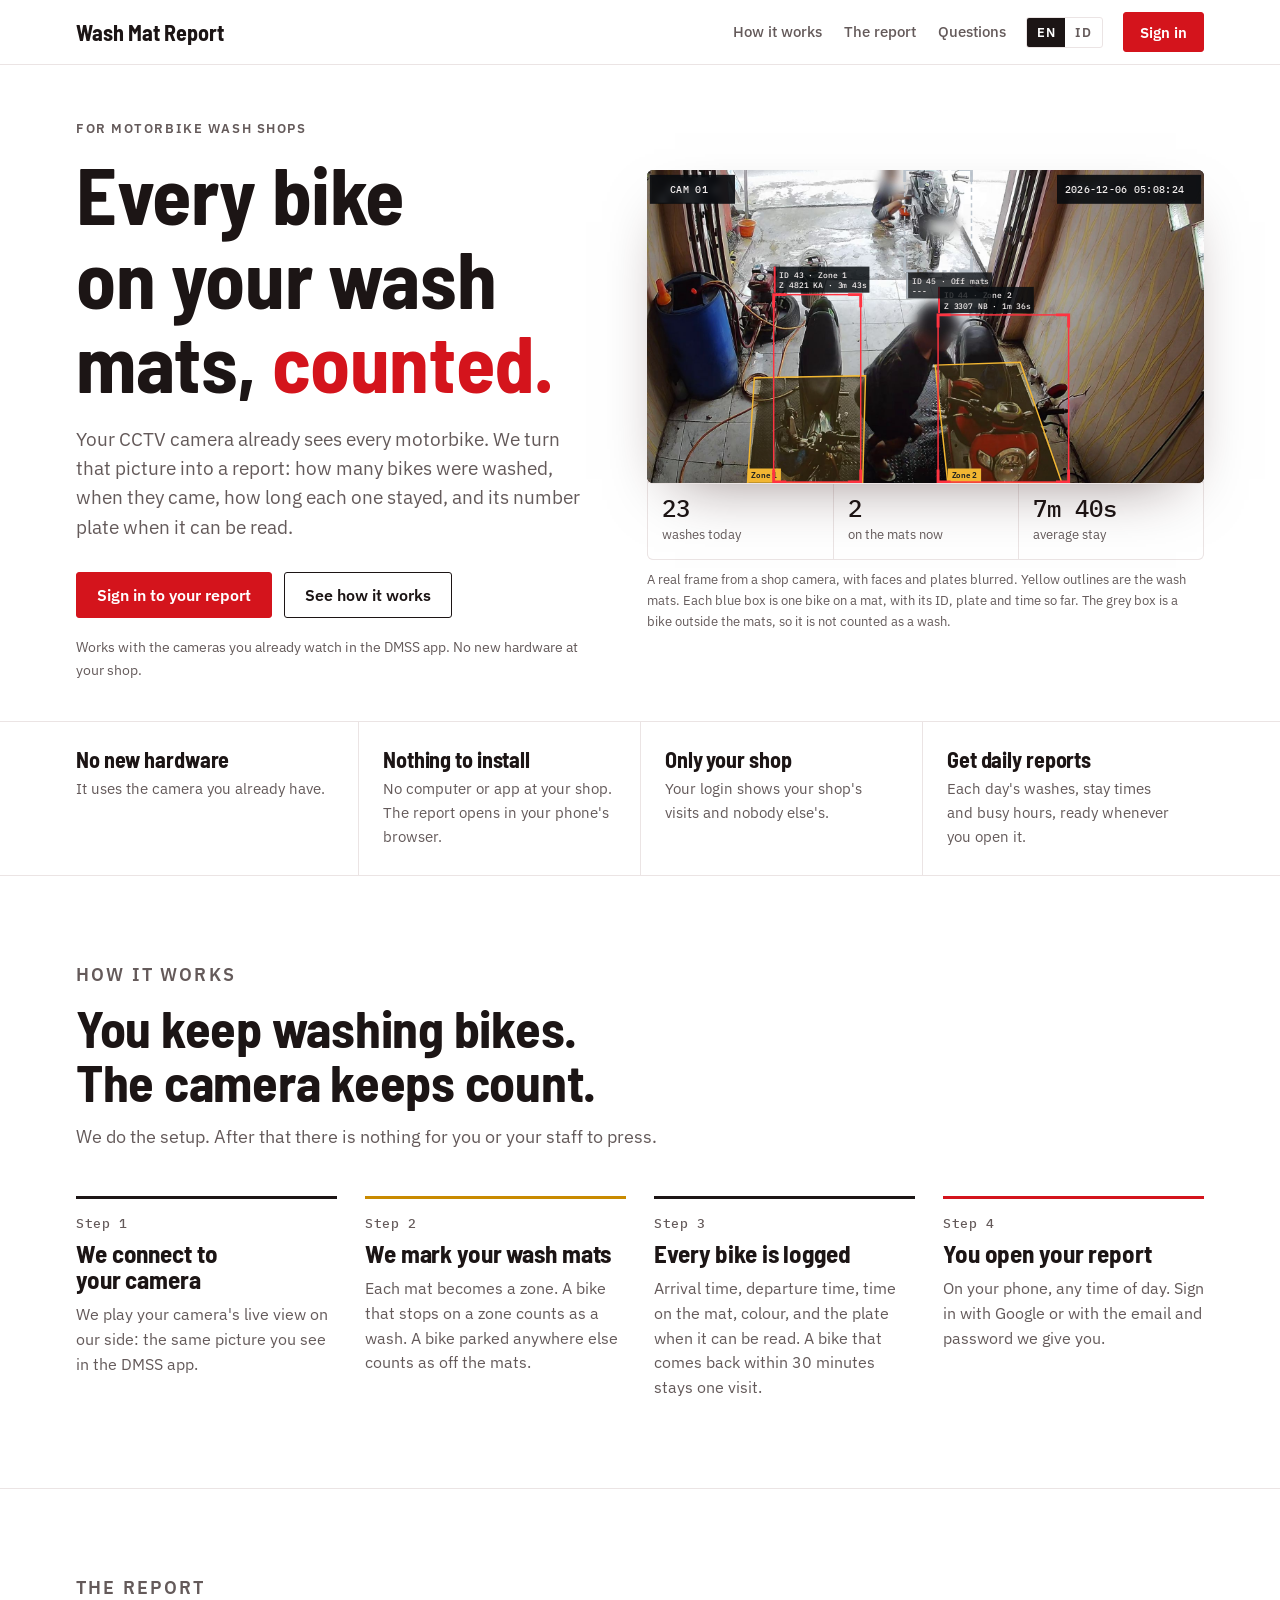
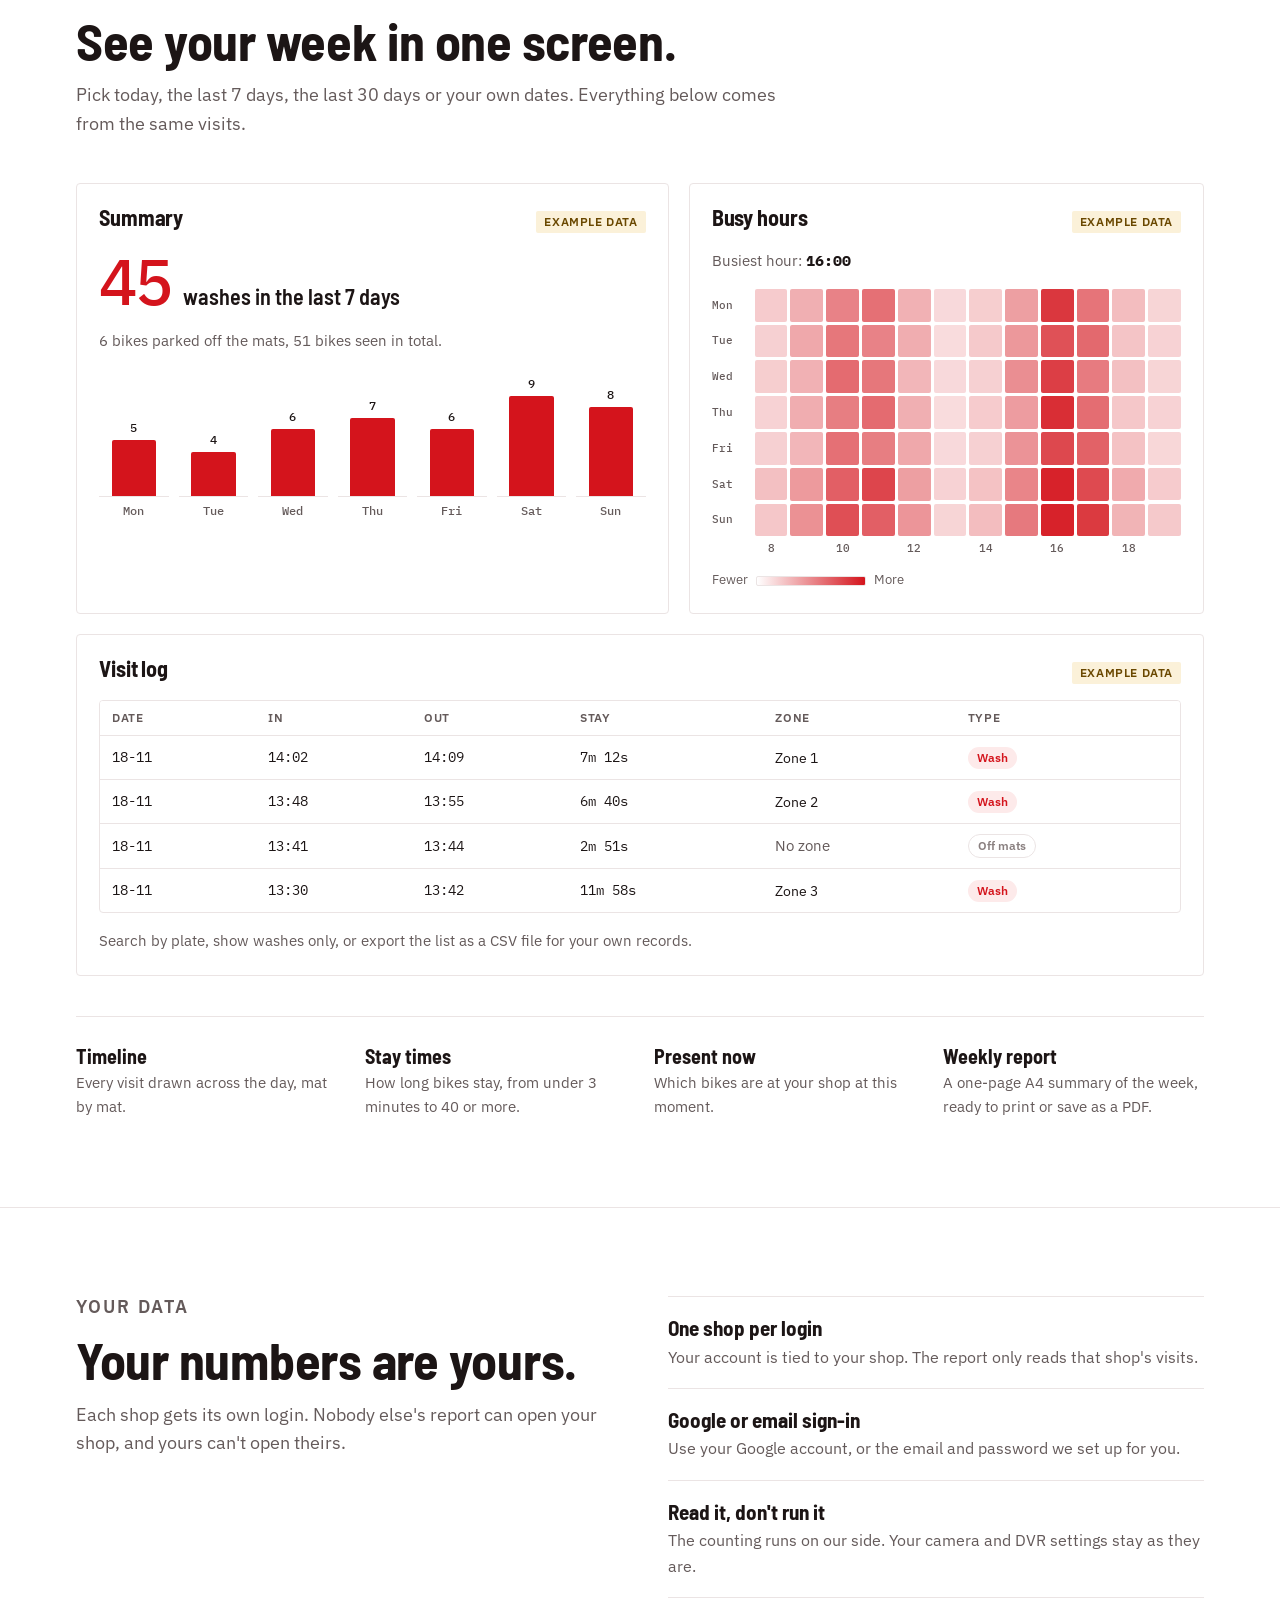
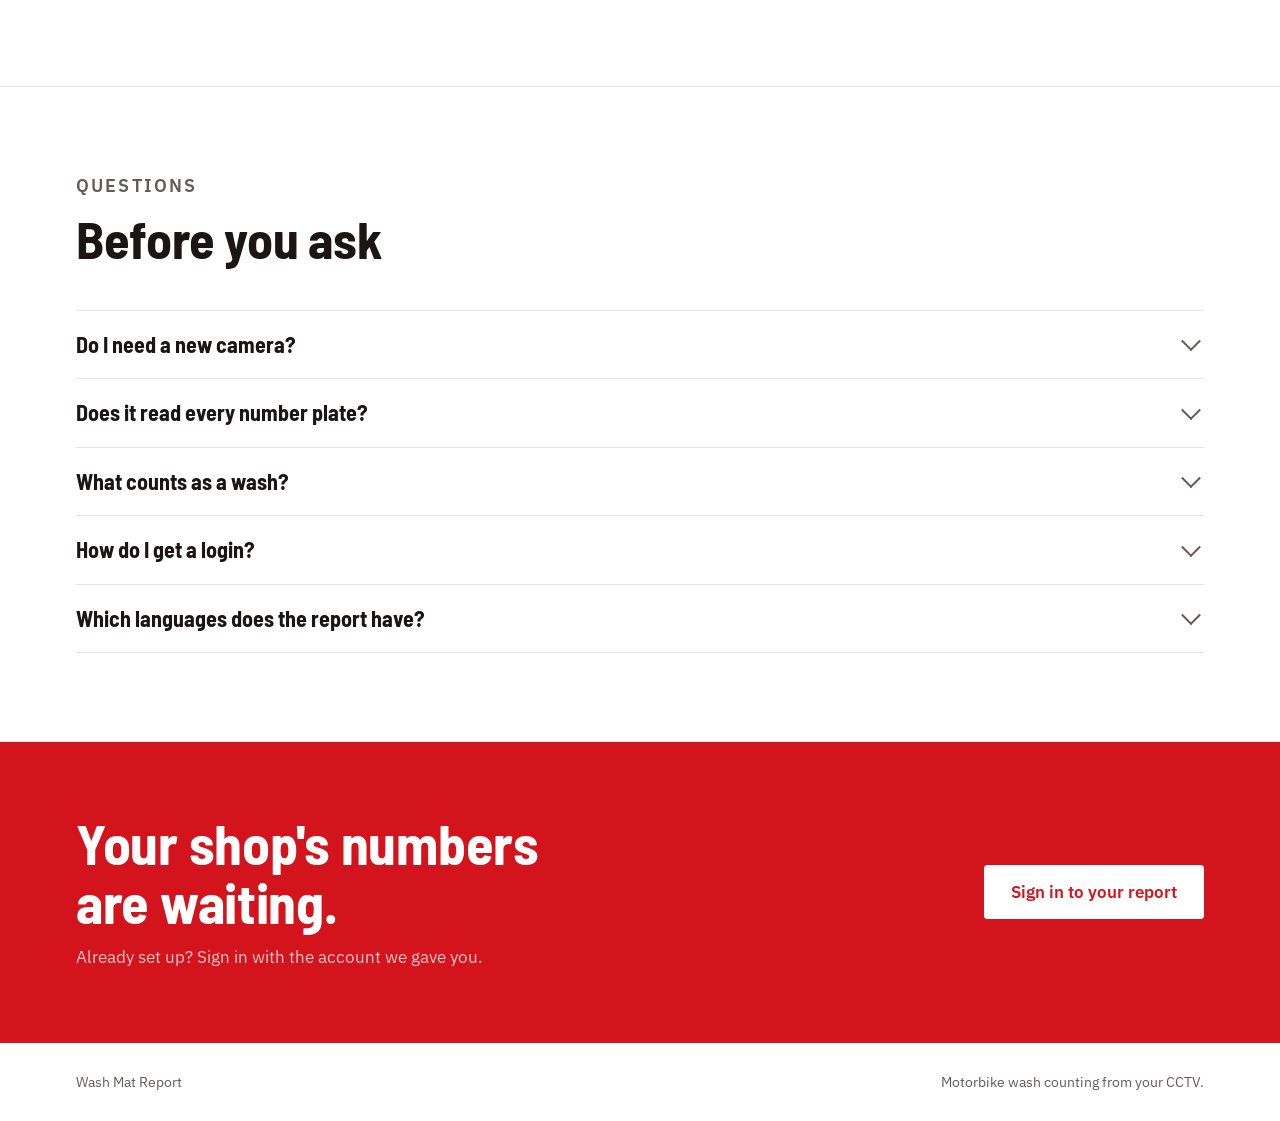
==== landing.html @ fea8cd03 "Serve a landing page as the front page on Firebase Hosting, with the report at /app Co-Authored-By: " ====
<!doctype html>
<html lang="en">
<head>
<meta charset="utf-8">
<meta name="viewport" content="width=device-width, initial-scale=1, viewport-fit=cover">
<title>Wash Mat Report</title>
<meta name="claude:viewport-fit-sides" content="cover">
<meta name="description" content="Your CCTV camera counts every motorbike on your wash mats. Open the report on your phone.">
<link rel="preconnect" href="https://fonts.googleapis.com">
<link rel="preconnect" href="https://fonts.gstatic.com" crossorigin>
<link rel="stylesheet" href="https://fonts.googleapis.com/css2?family=Barlow+Semi+Condensed:wght@600;700&family=IBM+Plex+Mono:wght@500&family=IBM+Plex+Sans:wght@400;500;600&display=swap">
<style>
/* Layout: a camera feed is the hero; below it the page reads like the report itself, a sheet of plain facts, numbers in mono. */
:root{
  /* white and red, one look on every device */
  --bg:#ffffff; --surface:#ffffff; --ink:#1c1515; --muted:#645a5a; --line:#ebe4e4;
  --wash:#d4141c; --wash-ink:#ffffff; --wash-soft:#fdeaea;
  --zone:#c98a00; --zone-soft:#fbf1d9; --zone-ink:#6a4800;
  --off:#8a8080;
  /* camera feed: always a dark video picture */
  --feed-bg:#1a1e21; --feed-ink:#f3eeee; --feed-box:#ff3341; --feed-zone:#f2b632;
  color-scheme:light;
  --display:"Barlow Semi Condensed","Arial Narrow",Arial,sans-serif;
  --body:"IBM Plex Sans",-apple-system,"Segoe UI",Roboto,Arial,sans-serif;
  --mono:"IBM Plex Mono",ui-monospace,Menlo,Consolas,monospace;
  --gutter-l:max(16px, env(safe-area-inset-left, 0px));
  --gutter-r:max(16px, env(safe-area-inset-right, 0px));
}

*{box-sizing:border-box}
html{-webkit-text-size-adjust:100%;scroll-behavior:smooth}
@media (prefers-reduced-motion: reduce){html{scroll-behavior:auto}}
body{margin:0;background:var(--bg);color:var(--ink);font:400 16px/1.6 var(--body);overflow-x:hidden}
h1,h2,h3{font-family:var(--display);font-weight:700;line-height:1.05;margin:0;text-wrap:balance;letter-spacing:-.005em}
p{margin:0}
a{color:var(--wash)}
:focus-visible{outline:2px solid var(--wash);outline-offset:3px}
.num,.mono{font-family:var(--mono);font-variant-numeric:tabular-nums}
.wrap{max-width:1160px;margin:0 auto;padding-left:var(--gutter-l);padding-right:var(--gutter-r)}
.eyebrow{font:600 13px/1.2 var(--body);letter-spacing:.12em;text-transform:uppercase;color:var(--muted)}

/* buttons */
.btn{display:inline-flex;align-items:center;justify-content:center;gap:8px;min-height:46px;padding:0 20px;
  font:600 16px/1 var(--body);text-decoration:none;border:1.5px solid var(--ink);color:var(--ink);background:transparent;
  border-radius:3px;cursor:pointer;transition:background-color .15s,color .15s,transform .15s}
.btn:hover{background:var(--ink);color:var(--bg)}
.btn.primary{background:var(--wash);border-color:var(--wash);color:var(--wash-ink)}
.btn.primary:hover{filter:brightness(.92);background:var(--wash);color:var(--wash-ink)}

/* header */
body::before{content:"";position:fixed;inset:0 0 auto;height:env(safe-area-inset-top, 0px);z-index:10;background:var(--bg)}
.top{position:sticky;top:env(safe-area-inset-top, 0px);z-index:9;background:color-mix(in srgb, var(--bg) 92%, transparent);
  backdrop-filter:saturate(1.4) blur(10px);-webkit-backdrop-filter:saturate(1.4) blur(10px);border-bottom:1px solid var(--line)}
.top .wrap{display:flex;align-items:center;gap:20px;min-height:64px}
.brand{display:flex;align-items:center;gap:10px;text-decoration:none;color:var(--ink);font:700 22px/1 var(--display);margin-right:auto;white-space:nowrap}
.nav{display:flex;gap:22px}
.nav a{color:var(--muted);text-decoration:none;font-weight:500;font-size:15px}
.nav a:hover{color:var(--ink)}
.lang{display:inline-flex;border:1px solid var(--line);border-radius:3px;overflow:hidden}
.lang button{font:600 13px/1 var(--body);letter-spacing:.06em;padding:8px 10px;border:0;background:transparent;color:var(--muted);cursor:pointer}
.lang button[aria-pressed="true"]{background:var(--ink);color:var(--bg)}
.top .btn{min-height:40px;padding:0 16px;font-size:15px}
@media (max-width:820px){.nav{display:none}}
@media (max-width:420px){.brand{font-size:19px}.top .wrap{gap:12px}}

/* hero */
.hero{padding-block:56px 40px}
.hero .wrap{display:grid;grid-template-columns:minmax(0,1fr) minmax(0,1.08fr);gap:56px;align-items:center}
.hero h1{font-size:clamp(44px,6.4vw,80px);margin-top:14px}
.hero h1 em{font-style:normal;color:var(--wash)}
.lede{margin-top:22px;font-size:19px;line-height:1.55;color:var(--muted);max-width:34em}
.cta{display:flex;flex-wrap:wrap;gap:12px;margin-top:30px}
.small{margin-top:18px;font-size:14px;color:var(--muted)}
@media (max-width:900px){.hero .wrap{grid-template-columns:minmax(0,1fr);gap:36px}.hero{padding-block:36px 28px}}

/* camera feed */
.feed{margin:0;min-width:0}
.screen{position:relative;width:100%;max-width:100%;aspect-ratio:16/9;background:var(--feed-bg);border-radius:6px;overflow:hidden;
  box-shadow:0 1px 0 var(--line),0 24px 60px -28px rgba(40,10,10,.5)}
.screen canvas{position:absolute;inset:0;width:100%;height:100%;display:block}
.tally{display:grid;grid-template-columns:repeat(3,minmax(0,1fr));gap:1px;background:var(--line);border:1px solid var(--line);border-top:0;
  border-radius:0 0 6px 6px;overflow:hidden;margin-top:-6px;padding-top:6px}
.tally div{background:var(--surface);padding:12px 14px}
.tally b{display:block;font:500 24px/1.1 var(--mono);font-variant-numeric:tabular-nums}
.tally span{font-size:13px;color:var(--muted)}
.feed figcaption{margin-top:10px;font-size:13px;color:var(--muted)}

/* facts strip */
.facts{border-block:1px solid var(--line);background:var(--surface)}
.facts .wrap{display:grid;grid-template-columns:repeat(4,minmax(0,1fr))}
.fact{padding:26px 24px 26px 0;display:grid;gap:6px;align-content:start}
.fact + .fact{padding-left:24px;border-left:1px solid var(--line)}
.fact h3{font-size:22px}
.fact p{font-size:15px;color:var(--muted)}
@media (max-width:900px){
  .facts .wrap{grid-template-columns:repeat(2,minmax(0,1fr))}
  .fact:nth-child(3){padding-left:0;border-left:0}
  .fact:nth-child(n+3){border-top:1px solid var(--line)}
}
@media (max-width:520px){
  .facts .wrap{grid-template-columns:minmax(0,1fr)}
  .fact,.fact + .fact{padding:20px 0;border-left:0}
  .fact + .fact{border-top:1px solid var(--line)}
}

/* sections */
.sec{padding-block:88px}
.sec-head{display:grid;gap:14px;max-width:44em;margin-bottom:44px}
.sec-head h2{font-size:clamp(34px,4.4vw,52px)}
.sec-head p{font-size:18px;color:var(--muted)}
@media (max-width:640px){.sec{padding-block:60px}}

/* how it works: a real sequence */
.steps{list-style:none;margin:0;padding:0;display:grid;grid-template-columns:repeat(4,minmax(0,1fr));gap:28px;counter-reset:step}
.steps li{counter-increment:step;display:grid;gap:10px;align-content:start;padding-top:18px;border-top:3px solid var(--ink);min-width:0}
.steps li::before{content:"Step " counter(step);font:500 13px/1 var(--mono);color:var(--muted);letter-spacing:.04em}
html[lang="id"] .steps li::before{content:"Langkah " counter(step)}
.steps h3{font-size:25px}
.steps p{color:var(--muted);font-size:15.5px}
.steps li:nth-child(2){border-top-color:var(--zone)}
.steps li:last-child{border-top-color:var(--wash)}
@media (max-width:980px){.steps{grid-template-columns:repeat(2,minmax(0,1fr));gap:36px 28px}}
@media (max-width:560px){.steps{grid-template-columns:minmax(0,1fr)}}

/* report preview */
.report{background:var(--surface);border-block:1px solid var(--line)}
.sheet{display:grid;grid-template-columns:minmax(0,1.15fr) minmax(0,1fr);gap:20px}
@media (max-width:900px){.sheet{grid-template-columns:minmax(0,1fr)}}
.panel{border:1px solid var(--line);border-radius:4px;background:var(--bg);padding:22px;min-width:0;display:grid;gap:16px;align-content:start}
.panel-h{display:flex;align-items:baseline;justify-content:space-between;gap:12px;flex-wrap:wrap}
.panel-h h3{font-size:22px}
.chip{font:600 12px/1 var(--body);letter-spacing:.05em;text-transform:uppercase;padding:5px 8px;border-radius:2px;background:var(--zone-soft);color:var(--zone-ink);white-space:nowrap}
.big{display:flex;align-items:baseline;gap:12px;flex-wrap:wrap}
.big b{font:500 64px/1 var(--mono);font-variant-numeric:tabular-nums;color:var(--wash);letter-spacing:-.03em}
.big span{font:600 22px/1.2 var(--display);max-width:14em}
.sub{color:var(--muted);font-size:15px}
.bars{display:grid;grid-template-columns:repeat(7,minmax(0,1fr));column-gap:10px;font:500 12px/1 var(--mono);font-variant-numeric:tabular-nums}
.bars .col{height:128px;display:flex;flex-direction:column;justify-content:flex-end;align-items:center;gap:6px;border-bottom:1px solid var(--line)}
.bars .col i{display:block;width:64%;background:var(--wash);border-radius:2px 2px 0 0}
.bars .v{color:var(--ink)}
.bars .d{text-align:center;color:var(--muted);padding-top:8px}

.heat{display:grid;grid-template-columns:40px repeat(12,minmax(0,1fr));gap:3px;font:500 11px/1 var(--mono);color:var(--muted)}
.heat i{display:block;aspect-ratio:1;border-radius:2px;background:color-mix(in srgb, var(--wash) var(--p), var(--surface))}
.heat .rl{align-self:center}
.heat .cl{text-align:center;padding-top:4px}
.legend{display:flex;align-items:center;gap:8px;font-size:13px;color:var(--muted)}
.legend .ramp{width:110px;height:10px;border-radius:2px;background:linear-gradient(90deg,var(--surface),var(--wash));border:1px solid var(--line)}

.tw{overflow-x:auto;border:1px solid var(--line);border-radius:4px;background:var(--surface)}
table{border-collapse:collapse;width:100%;font-size:14px;min-width:420px}
th,td{text-align:left;padding:10px 12px;border-bottom:1px solid var(--line);white-space:nowrap}
th{font:600 12px/1.2 var(--body);letter-spacing:.06em;text-transform:uppercase;color:var(--muted);background:var(--bg)}
tr:last-child td{border-bottom:0}
td.mono{font-size:13.5px}
.plate{font:500 13px/1 var(--mono);padding:4px 7px;border:1.5px solid var(--ink);border-radius:3px;letter-spacing:.04em;display:inline-block}
.plate.none{border-color:var(--line);color:var(--muted)}
.pill{font:600 12px/1 var(--body);padding:5px 9px;border-radius:99px;display:inline-block}
.pill.w{background:var(--wash-soft);color:var(--wash)}
.pill.o{background:transparent;color:var(--off);border:1px solid var(--line)}
.full{grid-column:1/-1}

.tabs{display:flex;flex-wrap:wrap;gap:10px 28px;margin-top:40px;padding-top:28px;border-top:1px solid var(--line)}
.tabs div{display:grid;gap:4px;min-width:0;flex:1 1 200px}
.tabs b{font:700 20px/1.1 var(--display)}
.tabs span{color:var(--muted);font-size:15px}

/* privacy */
.split{display:grid;grid-template-columns:minmax(0,1fr) minmax(0,1fr);gap:56px;align-items:start}
@media (max-width:900px){.split{grid-template-columns:minmax(0,1fr);gap:32px}}
.checks{list-style:none;margin:0;padding:0;display:grid;border-bottom:1px solid var(--line)}
.checks li{padding-block:18px;border-top:1px solid var(--line)}
.checks b{display:block;font:700 21px/1.2 var(--display);margin-bottom:4px}
.checks span{color:var(--muted);font-size:15.5px}

/* faq */
.faq{display:grid;gap:0;border-top:1px solid var(--line)}
.faq details{border-bottom:1px solid var(--line)}
.faq summary{cursor:pointer;list-style:none;padding:20px 40px 20px 0;position:relative;font:700 22px/1.25 var(--display)}
.faq summary::-webkit-details-marker{display:none}
.faq summary::after{content:"";position:absolute;right:6px;top:50%;width:12px;height:12px;border-right:2px solid var(--muted);border-bottom:2px solid var(--muted);transform:translateY(-70%) rotate(45deg);transition:transform .2s}
.faq details[open] summary::after{transform:translateY(-30%) rotate(-135deg)}
.faq p{padding:0 0 22px;color:var(--muted);max-width:44em}

/* closing band */
.close{background:var(--wash);color:var(--wash-ink)}
.close .btn.primary,.close .btn.primary:hover{background:var(--surface);border-color:var(--surface);color:var(--wash);filter:none}
.close .btn.primary:hover{transform:translateY(-1px)}
.close :focus-visible{outline-color:var(--wash-ink)}
.close .wrap{padding-block:72px;display:flex;align-items:center;justify-content:space-between;gap:28px;flex-wrap:wrap}
.close h2{font-size:clamp(34px,4.6vw,56px);max-width:13em}
.close p{margin-top:12px;opacity:.75;font-size:17px;max-width:34em}
.close .btn.primary{min-height:54px;padding:0 26px;font-size:17px}
footer{padding-block:28px;color:var(--muted);font-size:14px}
footer .wrap{display:flex;justify-content:space-between;gap:12px;flex-wrap:wrap}

@media (prefers-reduced-motion: no-preference){
  .rise{animation:rise .7s cubic-bezier(.2,.7,.2,1) both}
  .rise.d2{animation-delay:.08s}.rise.d3{animation-delay:.16s}.rise.d4{animation-delay:.24s}
  @keyframes rise{from{transform:translateY(10px)}to{transform:none}}
}
</style>
</head>
<body>

<header class="top">
  <div class="wrap">
    <a class="brand" href="#top" aria-label="Wash Mat Report">
      <span data-i18n="brand">Wash Mat Report</span>
    </a>
    <nav class="nav" aria-label="Sections">
      <a href="#how" data-i18n="navHow">How it works</a>
      <a href="#report" data-i18n="navReport">The report</a>
      <a href="#faq" data-i18n="navFaq">Questions</a>
    </nav>
    <div class="lang" role="group" aria-label="Language">
      <button type="button" id="langEn" data-lang="en" aria-pressed="true">EN</button>
      <button type="button" id="langId" data-lang="id" aria-pressed="false">ID</button>
    </div>
    <a class="btn primary js-signin" href="https://wash-mat-report.vercel.app/" data-i18n="signIn">Sign in</a>
  </div>
</header>

<main id="top">
  <section class="hero">
    <div class="wrap">
      <div>
        <p class="eyebrow rise" data-i18n="eyebrow">For motorbike wash shops</p>
        <h1 class="rise d2"><span data-i18n="h1a">Every bike on your wash mats,</span> <em data-i18n="h1b">counted.</em></h1>
        <p class="lede rise d3" data-i18n="lede">Your CCTV camera already sees every motorbike. We turn that picture into a report: how many bikes were washed, when they came, how long each one stayed, and its number plate when it can be read.</p>
        <div class="cta rise d4">
          <a class="btn primary js-signin" href="https://wash-mat-report.vercel.app/">
            <span data-i18n="ctaSignIn">Sign in to your report</span>
          </a>
          <a class="btn" href="#how" data-i18n="ctaHow">See how it works</a>
        </div>
        <p class="small rise d4">
          <span data-i18n="smallNote">Works with the cameras you already watch in the DMSS app. No new hardware at your shop.</span>
        </p>
      </div>

      <figure class="feed">
        <div class="screen"><canvas id="cam" data-src="landing-hero.jpg" aria-label="A shop camera view: two motorbikes on the wash mats, each boxed with its ID, plate and time on the mat, and one bike washed outside the mats." role="img"></canvas></div>
        <div class="tally" aria-live="off">
          <div><b id="tWash" class="num">23</b><span data-i18n="tWash">washes today</span></div>
          <div><b id="tNow" class="num">2</b><span data-i18n="tNow">on the mats now</span></div>
          <div><b id="tAvg" class="num">7m 40s</b><span data-i18n="tAvg">average stay</span></div>
        </div>
        <figcaption data-i18n="caption">A real frame from a shop camera, with faces and plates blurred. Yellow outlines are the wash mats. Each blue box is one bike on a mat, with its ID, plate and time so far. The grey box is a bike outside the mats, so it is not counted as a wash.</figcaption>
      </figure>
    </div>
  </section>

  <section class="facts" aria-label="At a glance">
    <div class="wrap">
      <div class="fact"><h3 data-i18n="f1h">No new hardware</h3><p data-i18n="f1p">It uses the camera you already have.</p></div>
      <div class="fact"><h3 data-i18n="f2h">Nothing to install</h3><p data-i18n="f2p">No computer or app at your shop. The report opens in your phone's browser.</p></div>
      <div class="fact"><h3 data-i18n="f3h">Only your shop</h3><p data-i18n="f3p">Your login shows your shop's visits and nobody else's.</p></div>
      <div class="fact"><h3 data-i18n="f4h">Get daily reports</h3><p data-i18n="f4p">Each day's washes, stay times and busy hours, ready whenever you open it.</p></div>
    </div>
  </section>

  <section class="sec" id="how">
    <div class="wrap">
      <div class="sec-head">
        <p class="eyebrow" data-i18n="howEye">How it works</p>
        <h2 data-i18n="howH">You keep washing bikes. The camera keeps count.</h2>
        <p data-i18n="howP">We do the setup. After that there is nothing for you or your staff to press.</p>
      </div>
      <ol class="steps">
        <li><h3 data-i18n="s1h">We connect to your camera</h3><p data-i18n="s1p">We play your camera's live view on our side: the same picture you see in the DMSS app.</p></li>
        <li><h3 data-i18n="s2h">We mark your wash mats</h3><p data-i18n="s2p">Each mat becomes a zone. A bike that stops on a zone counts as a wash. A bike parked anywhere else counts as off the mats.</p></li>
        <li><h3 data-i18n="s3h">Every bike is logged</h3><p data-i18n="s3p">Arrival time, departure time, time on the mat, colour, and the plate when it can be read. A bike that comes back within 30 minutes stays one visit.</p></li>
        <li><h3 data-i18n="s4h">You open your report</h3><p data-i18n="s4p">On your phone, any time of day. Sign in with Google or with the email and password we give you.</p></li>
      </ol>
    </div>
  </section>

  <section class="sec report" id="report">
    <div class="wrap">
      <div class="sec-head">
        <p class="eyebrow" data-i18n="repEye">The report</p>
        <h2 data-i18n="repH">See your week in one screen.</h2>
        <p data-i18n="repP">Pick today, the last 7 days, the last 30 days or your own dates. Everything below comes from the same visits.</p>
      </div>

      <div class="sheet">
        <div class="panel">
          <div class="panel-h"><h3 data-i18n="pSum">Summary</h3><span class="chip" data-i18n="example">Example data</span></div>
          <div class="big"><b class="num" id="weekTotal">45</b><span data-i18n="weekWashes">washes in the last 7 days</span></div>
          <p class="sub" data-i18n="weekSub">6 bikes parked off the mats, 51 bikes seen in total.</p>
          <div class="bars" id="bars" aria-label="Washes per day, example"></div>
        </div>

        <div class="panel">
          <div class="panel-h"><h3 data-i18n="pHours">Busy hours</h3><span class="chip" data-i18n="example">Example data</span></div>
          <p class="sub"><span data-i18n="busiest">Busiest hour:</span> <b class="num" style="color:var(--ink)">16:00</b></p>
          <div class="heat" id="heat" aria-label="Arrivals by hour and weekday, example"></div>
          <div class="legend"><span data-i18n="fewer">Fewer</span><span class="ramp"></span><span data-i18n="more">More</span></div>
        </div>

        <div class="panel full">
          <div class="panel-h"><h3 data-i18n="pLog">Visit log</h3><span class="chip" data-i18n="example">Example data</span></div>
          <div class="tw">
            <table>
              <thead><tr>
                <th data-i18n="cDate">Date</th><th data-i18n="cIn">In</th><th data-i18n="cOut">Out</th><th data-i18n="cStay">Stay</th><th data-i18n="cZone">Zone</th><th data-i18n="cType">Type</th>
              </tr></thead>
              <tbody>
                <tr><td class="mono">18-11</td><td class="mono">14:02</td><td class="mono">14:09</td><td class="mono">7m 12s</td><td><span data-i18n="zone">Zone</span> 1</td><td><span class="pill w" data-i18n="wash">Wash</span></td></tr>
                <tr><td class="mono">18-11</td><td class="mono">13:48</td><td class="mono">13:55</td><td class="mono">6m 40s</td><td><span data-i18n="zone">Zone</span> 2</td><td><span class="pill w" data-i18n="wash">Wash</span></td></tr>
                <tr><td class="mono">18-11</td><td class="mono">13:41</td><td class="mono">13:44</td><td class="mono">2m 51s</td><td class="sub" data-i18n="noZone">No zone</td><td><span class="pill o" data-i18n="offMats">Off mats</span></td></tr>
                <tr><td class="mono">18-11</td><td class="mono">13:30</td><td class="mono">13:42</td><td class="mono">11m 58s</td><td><span data-i18n="zone">Zone</span> 3</td><td><span class="pill w" data-i18n="wash">Wash</span></td></tr>
              </tbody>
            </table>
          </div>
          <p class="sub" data-i18n="logNote">Search by plate, show washes only, or export the list as a CSV file for your own records.</p>
        </div>
      </div>

      <div class="tabs">
        <div><b data-i18n="t1">Timeline</b><span data-i18n="t1p">Every visit drawn across the day, mat by mat.</span></div>
        <div><b data-i18n="t2">Stay times</b><span data-i18n="t2p">How long bikes stay, from under 3 minutes to 40 or more.</span></div>
        <div><b data-i18n="t3">Present now</b><span data-i18n="t3p">Which bikes are at your shop at this moment.</span></div>
        <div><b data-i18n="t4">Weekly report</b><span data-i18n="t4p">A one-page A4 summary of the week, ready to print or save as a PDF.</span></div>
      </div>
    </div>
  </section>

  <section class="sec" id="privacy">
    <div class="wrap split">
      <div class="sec-head" style="margin-bottom:0">
        <p class="eyebrow" data-i18n="privEye">Your data</p>
        <h2 data-i18n="privH">Your numbers are yours.</h2>
        <p data-i18n="privP">Each shop gets its own login. Nobody else's report can open your shop, and yours can't open theirs.</p>
      </div>
      <ul class="checks">
        <li><div><b data-i18n="c1b">One shop per login</b><span data-i18n="c1s">Your account is tied to your shop. The report only reads that shop's visits.</span></div></li>
        <li><div><b data-i18n="c2b">Google or email sign-in</b><span data-i18n="c2s">Use your Google account, or the email and password we set up for you.</span></div></li>
        <li><div><b data-i18n="c3b">Read it, don't run it</b><span data-i18n="c3s">The counting runs on our side. Your camera and DVR settings stay as they are.</span></div></li>
      </ul>
    </div>
  </section>

  <section class="sec report" id="faq">
    <div class="wrap">
      <div class="sec-head"><p class="eyebrow" data-i18n="faqEye">Questions</p><h2 data-i18n="faqH">Before you ask</h2></div>
      <div class="faq">
        <details><summary data-i18n="q1">Do I need a new camera?</summary><p data-i18n="a1">No. If you can watch your wash area in the DMSS app today, we can count from that camera. It should see the whole of each mat from above or from the side.</p></details>
        <details><summary data-i18n="q2">Does it read every number plate?</summary><p data-i18n="a2">No. It reads a plate when the camera sees it clearly enough. A bike whose plate can't be read is still counted, with its colour and times.</p></details>
        <details><summary data-i18n="q3">What counts as a wash?</summary><p data-i18n="a3">A bike that stops inside one of your mat zones. A bike that parks outside the zones is listed as off the mats, so it doesn't inflate your wash count.</p></details>
        <details><summary data-i18n="q4">How do I get a login?</summary><p data-i18n="a4">We create it when we set up your shop. You get an email and password, or we add your Google account. Then press Sign in on this page.</p></details>
        <details><summary data-i18n="q5">Which languages does the report have?</summary><p data-i18n="a5">English and Bahasa Indonesia. Switch at the top of the report at any time.</p></details>
      </div>
    </div>
  </section>

  <section class="close">
    <div class="wrap">
      <div>
        <h2 data-i18n="closeH">Your shop's numbers are waiting.</h2>
        <p data-i18n="closeP">Already set up? Sign in with the account we gave you.</p>
      </div>
      <a class="btn primary js-signin" href="https://wash-mat-report.vercel.app/">
        <span data-i18n="ctaSignIn">Sign in to your report</span>
      </a>
    </div>
  </section>
</main>

<footer>
  <div class="wrap">
    <span data-i18n="brand">Wash Mat Report</span>
    <span data-i18n="foot">Motorbike wash counting from your CCTV.</span>
  </div>
</footer>

<script>
(() => {
  /* Where "Sign in" goes: the report page, at /app on the same site (Firebase
     Hosting). Opened straight from a file, it goes to the live one instead. */
  const REPORT_URL = location.protocol === 'file:' ? 'https://pantau-gethyred.web.app/app' : '/app';
  document.querySelectorAll('.js-signin').forEach(a => { a.href = REPORT_URL; });

  /* ---------- text, English and Bahasa Indonesia ---------- */
  const T = {
    en: {},
    id: {
      brand: 'Laporan Cuci Motor', navHow: 'Cara kerja', navReport: 'Laporan', navFaq: 'Pertanyaan', signIn: 'Masuk',
      eyebrow: 'Untuk usaha cuci motor', h1a: 'Setiap motor di area cuci Anda,', h1b: 'tercatat.',
      lede: 'Kamera CCTV Anda sudah melihat setiap motor. Kami mengubah gambarnya menjadi laporan: berapa motor yang dicuci, kapan datang, berapa lama tiap motor, dan plat nomornya jika terbaca.',
      ctaSignIn: 'Masuk ke laporan Anda', ctaHow: 'Lihat cara kerjanya',
      smallNote: 'Bisa dipakai dengan kamera yang sudah Anda lihat di aplikasi DMSS. Tanpa alat baru di toko.',
      tWash: 'motor dicuci hari ini', tNow: 'di area cuci sekarang', tAvg: 'rata-rata durasi',
      caption: 'Gambar asli dari kamera toko, wajah dan plat disamarkan. Garis kuning adalah area cuci. Tiap kotak biru adalah satu motor di area cuci, dengan ID, plat, dan lamanya sejauh ini. Kotak abu-abu adalah motor di luar area cuci, jadi tidak dihitung sebagai cucian.',
      f1h: 'Tanpa alat baru', f1p: 'Memakai kamera yang sudah Anda punya.',
      f2h: 'Tidak perlu instal', f2p: 'Tanpa komputer atau aplikasi di toko. Laporan dibuka di browser HP.',
      f3h: 'Hanya toko Anda', f3p: 'Akun Anda hanya menampilkan kunjungan toko Anda sendiri.',
      f4h: 'Dapatkan laporan harian', f4p: 'Jumlah cucian, durasi, dan jam sibuk setiap hari, siap kapan pun Anda buka.',
      howEye: 'Cara kerja', howH: 'Anda tetap mencuci motor. Kamera yang menghitung.',
      howP: 'Kami yang memasang. Setelah itu, tidak ada yang perlu Anda atau karyawan tekan.',
      s1h: 'Kami terhubung ke kamera Anda', s1p: 'Kami memutar tampilan langsung kamera Anda di sisi kami: gambar yang sama dengan yang Anda lihat di aplikasi DMSS.',
      s2h: 'Kami tandai area cuci', s2p: 'Setiap alas cuci menjadi satu zona. Motor yang berhenti di zona dihitung sebagai cucian. Motor yang parkir di tempat lain dihitung di luar area cuci.',
      s3h: 'Setiap motor tercatat', s3p: 'Waktu masuk, waktu keluar, lama di area cuci, warna, dan plat jika terbaca. Motor yang kembali dalam 30 menit tetap dihitung satu kunjungan.',
      s4h: 'Anda buka laporannya', s4p: 'Dari HP, kapan saja. Masuk dengan Google atau dengan email dan kata sandi dari kami.',
      repEye: 'Laporan', repH: 'Lihat minggu Anda dalam satu layar.',
      repP: 'Pilih hari ini, 7 hari, 30 hari, atau tanggal sendiri. Semua di bawah ini berasal dari kunjungan yang sama.',
      pSum: 'Ringkasan', example: 'Data contoh', weekWashes: 'motor dicuci dalam 7 hari terakhir',
      weekSub: '6 motor parkir di luar area cuci, total 51 motor terdeteksi.',
      pHours: 'Jam sibuk', busiest: 'Jam tersibuk:', fewer: 'Sepi', more: 'Ramai',
      pLog: 'Riwayat kunjungan', cDate: 'Tanggal', cPlate: 'Plat', cColor: 'Warna', cIn: 'Masuk', cOut: 'Keluar', cStay: 'Durasi', cZone: 'Zona', cType: 'Jenis',
      red: 'Merah', black: 'Hitam', white: 'Putih', blue: 'Biru', zone: 'Zona', wash: 'Cuci', offMats: 'Di luar area', noZone: 'Tanpa zona', unread: 'tidak terbaca',
      logNote: 'Cari berdasarkan plat, tampilkan hanya yang dicuci, atau ekspor daftar sebagai file CSV untuk catatan Anda.',
      t1: 'Linimasa', t1p: 'Setiap kunjungan digambar sepanjang hari, per area cuci.',
      t2: 'Durasi', t2p: 'Berapa lama motor tinggal, dari di bawah 3 menit sampai 40 menit atau lebih.',
      t3: 'Di lokasi sekarang', t3p: 'Motor mana saja yang ada di toko Anda saat ini.',
      t4: 'Laporan mingguan', t4p: 'Ringkasan seminggu dalam satu halaman A4, siap dicetak atau disimpan sebagai PDF.',
      privEye: 'Data Anda', privH: 'Angka Anda milik Anda.',
      privP: 'Setiap toko punya akun sendiri. Laporan toko lain tidak bisa membuka toko Anda, dan sebaliknya.',
      c1b: 'Satu toko per akun', c1s: 'Akun Anda terhubung ke toko Anda. Laporan hanya membaca kunjungan toko itu.',
      c2b: 'Masuk dengan Google atau email', c2s: 'Pakai akun Google Anda, atau email dan kata sandi yang kami buatkan.',
      c3b: 'Cukup dibaca', c3s: 'Penghitungan berjalan di sisi kami. Pengaturan kamera dan DVR Anda tidak diubah.',
      faqEye: 'Pertanyaan', faqH: 'Yang sering ditanyakan',
      q1: 'Apakah perlu kamera baru?', a1: 'Tidak. Jika hari ini Anda bisa melihat area cuci di aplikasi DMSS, kami bisa menghitung dari kamera itu. Kamera harus melihat seluruh alas cuci dari atas atau dari samping.',
      q2: 'Apakah semua plat nomor terbaca?', a2: 'Tidak. Plat dibaca jika kamera melihatnya cukup jelas. Motor yang platnya tidak terbaca tetap dihitung, lengkap dengan warna dan waktunya.',
      q3: 'Apa yang dihitung sebagai cucian?', a3: 'Motor yang berhenti di dalam salah satu zona area cuci. Motor yang parkir di luar zona dicatat sebagai di luar area cuci, jadi tidak menambah jumlah cucian.',
      q4: 'Bagaimana cara dapat akun?', a4: 'Kami buatkan saat memasang toko Anda. Anda dapat email dan kata sandi, atau kami tambahkan akun Google Anda. Lalu tekan Masuk di halaman ini.',
      q5: 'Laporan tersedia dalam bahasa apa?', a5: 'Bahasa Inggris dan Bahasa Indonesia. Ganti kapan saja di bagian atas laporan.',
      closeH: 'Angka toko Anda sudah menunggu.', closeP: 'Sudah dipasang? Masuk dengan akun dari kami.',
      foot: 'Penghitungan cuci motor dari CCTV Anda.'
    }
  };
  const nodes = [...document.querySelectorAll('[data-i18n]')];
  nodes.forEach(n => { if (!(n.dataset.i18n in T.en)) T.en[n.dataset.i18n] = n.textContent; });
  let lang = 'en';
  const setLang = l => {
    lang = T[l] ? l : 'en';
    document.documentElement.lang = lang;
    nodes.forEach(n => { const k = n.dataset.i18n, s = k in T[lang] ? T[lang][k] : T.en[k]; if (s != null) n.textContent = s; });
    document.querySelectorAll('.lang button').forEach(b => b.setAttribute('aria-pressed', String(b.dataset.lang === lang)));
    drawBars(); drawHeat();
    try { localStorage.setItem('wmr-lang', lang); } catch (e) {}
  };
  document.querySelectorAll('.lang button').forEach(b => b.addEventListener('click', () => setLang(b.dataset.lang)));

  /* ---------- report preview: example numbers only ---------- */
  const DAYS = { en: ['Mon', 'Tue', 'Wed', 'Thu', 'Fri', 'Sat', 'Sun'], id: ['Sen', 'Sel', 'Rab', 'Kam', 'Jum', 'Sab', 'Min'] };
  const WEEK = [5, 4, 6, 7, 6, 9, 8];
  document.getElementById('weekTotal').textContent = WEEK.reduce((a, b) => a + b, 0);
  function drawBars() {
    const max = Math.max(...WEEK);
    const cols = WEEK.map(v => `<div class="col"><span class="v">${v}</span><i style="height:${Math.round(100 * v / max)}px"></i></div>`).join('');
    document.getElementById('bars').innerHTML = cols + DAYS[lang].map(d => `<span class="d">${d}</span>`).join('');
  }
  function drawHeat() {
    const hours = [8, 9, 10, 11, 12, 13, 14, 15, 16, 17, 18, 19];
    let s = '';
    DAYS[lang].forEach((d, di) => {
      s += `<span class="rl">${d}</span>`;
      hours.forEach(h => {
        const morning = Math.exp(-((h - 10.5) ** 2) / 2.2), evening = Math.exp(-((h - 16.2) ** 2) / 1.6);
        const weekend = di >= 5 ? 1.35 : 1, lull = h === 13 ? 0.6 : 1;
        const v = Math.min(1, (0.12 + 0.55 * morning + 0.8 * evening) * weekend * lull * (0.85 + ((di * 7 + h * 3) % 5) * 0.05));
        s += `<i style="--p:${Math.round(8 + v * 86)}%" title="${d} ${h}:00"></i>`;
      });
    });
    s += '<span></span>' + hours.map(h => `<span class="cl">${h % 2 === 0 ? h : ''}</span>`).join('');
    document.getElementById('heat').innerHTML = s;
  }

  let saved = null;
  try { saved = localStorage.getItem('wmr-lang'); } catch (e) {}
  if (!saved && /^id\b/i.test(navigator.language || '')) saved = 'id';
  setLang(saved || 'en');

  /* ---------- the camera feed: a real frame from a shop camera, with the detector's marks drawn live ---------- */
  const cv = document.getElementById('cam'), ctx = cv.getContext('2d');
  const VW = 1152, VH = 648;
  const reduce = matchMedia('(prefers-reduced-motion: reduce)').matches;
  const FEED = (() => { const cs = getComputedStyle(document.documentElement); const g = k => cs.getPropertyValue(k).trim();
    return { bg: g('--feed-bg'), box: g('--feed-box'), zone: g('--feed-zone'), ink: g('--feed-ink'), off: '#b9c2ca' }; })();
  const photo = new Image();
  photo.onload = () => render(clock);
  photo.src = cv.dataset.src;

  // wash mats, traced on the photo
  const ZONES = [
    [[222, 430], [452, 426], [446, 648], [208, 648]],
    [[596, 404], [772, 398], [858, 648], [622, 648]]
  ];
  // bikes in the frame; `since` = seconds already on the mat when the page opens
  const BIKES = [
    { id: 43, zone: 1, plate: 'Z 4821 KA', box: [262, 258, 442, 646], since: 222 },
    { id: 44, zone: 2, plate: 'Z 3307 NB', box: [602, 300, 872, 646], since: 95 },
    { id: 45, zone: 0, plate: '---', box: [536, 2, 668, 206], since: 0 }
  ];
  const fmt = s => `${Math.floor(s / 60)}m ${String(Math.floor(s % 60)).padStart(2, '0')}s`;
  const ease = x => 1 - Math.pow(1 - Math.min(1, Math.max(0, x)), 3);

  function label(x, top, bottom, lines, col) {
    ctx.font = '500 17px "IBM Plex Mono", ui-monospace, Menlo, monospace';
    const w = Math.max(...lines.map(l => ctx.measureText(l).width)) + 18, h = lines.length * 22 + 10;
    const lx = Math.max(6, Math.min(VW - w - 6, x));
    const ly = top - h - 4 < 72 ? bottom + 6 : top - h - 4;   // keep clear of the clock bar
    ctx.fillStyle = 'rgba(8,12,16,.84)'; ctx.fillRect(lx, ly, w, h);
    ctx.fillStyle = col; ctx.fillRect(lx, ly, 4, h);
    ctx.fillStyle = FEED.ink; lines.forEach((l, k) => ctx.fillText(l, lx + 12, ly + 23 + k * 22));
  }
  function brackets(x1, y1, x2, y2, col, dashed) {
    ctx.strokeStyle = col; ctx.lineWidth = 3; ctx.setLineDash(dashed ? [9, 7] : []);
    ctx.strokeRect(x1, y1, x2 - x1, y2 - y1); ctx.setLineDash([]);
    const c = Math.min(26, (x2 - x1) / 4); ctx.lineWidth = 6; ctx.beginPath();
    [[x1, y1, 1, 1], [x2, y1, -1, 1], [x1, y2, 1, -1], [x2, y2, -1, -1]].forEach(([x, y, dx, dy]) => {
      ctx.moveTo(x + c * dx, y); ctx.lineTo(x, y); ctx.lineTo(x, y + c * dy); });
    ctx.stroke();
  }

  function render(now) {
    ctx.setTransform(cv.width / VW, 0, 0, cv.height / VH, 0, 0);
    ctx.fillStyle = FEED.bg; ctx.fillRect(0, 0, VW, VH);
    if (photo.complete && photo.naturalWidth) ctx.drawImage(photo, 0, 0, VW, VH);
    const T = lang === 'id' ? { zone: 'Zona', off: 'Di luar area' } : { zone: 'Zone', off: 'Off mats' };
    const pulse = reduce ? 0.5 : 0.5 + 0.5 * Math.sin(now * 2.4);

    ZONES.forEach((p, zi) => {
      const busy = BIKES.some(b => b.zone === zi + 1);
      ctx.beginPath(); p.forEach(([x, y], k) => k ? ctx.lineTo(x, y) : ctx.moveTo(x, y)); ctx.closePath();
      ctx.fillStyle = `rgba(242,182,50,${busy ? 0.10 + 0.10 * pulse : 0.05})`; ctx.fill();
      ctx.strokeStyle = FEED.zone; ctx.lineWidth = 3; ctx.stroke();
      ctx.font = '600 17px "IBM Plex Sans", -apple-system, sans-serif';
      const zt = `${T.zone} ${zi + 1}`, zw = ctx.measureText(zt).width + 16;
      ctx.fillStyle = FEED.zone; ctx.fillRect(p[3][0], p[3][1] - 30, zw, 28);
      ctx.fillStyle = '#1a1e21'; ctx.fillText(zt, p[3][0] + 8, p[3][1] - 10);
    });

    BIKES.forEach((b, k) => {
      const a = reduce ? 1 : ease((now - 0.35 - k * 0.3) / 0.7);   // boxes lock on one after another
      if (a <= 0) return;
      const [x1, y1, x2, y2] = b.box, g = (1 - a) * 40;
      ctx.globalAlpha = a;
      const col = b.zone ? FEED.box : FEED.off;
      brackets(x1 - g, y1 - g, x2 + g, y2 + g, col, !b.zone);
      const l1 = `ID ${b.id} · ${b.zone ? `${T.zone} ${b.zone}` : T.off}`;
      const l2 = b.zone ? `${b.plate} · ${fmt(b.since + now)}` : b.plate;
      label(x1, y1, y2, [l1, l2], col);
      ctx.globalAlpha = 1;
    });

    // camera overlay: these two boxes sit over the camera's own logo and date stamp
    ctx.fillStyle = 'rgba(8,12,16,.9)'; ctx.fillRect(6, 10, 176, 60);
    ctx.fillStyle = '#ff4d4d'; ctx.beginPath(); ctx.arc(30, 40, 7, 0, Math.PI * 2);
    if (reduce || Math.floor(now * 1.2) % 2 === 0) ctx.fill();
    ctx.font = '500 21px "IBM Plex Mono", ui-monospace, monospace'; ctx.fillStyle = FEED.ink; ctx.fillText('CAM 01', 48, 48);
    const d = new Date(), p2 = n => String(n).padStart(2, '0');
    const ts = `${d.getFullYear()}-${p2(d.getMonth() + 1)}-${p2(d.getDate())} ${p2(d.getHours())}:${p2(d.getMinutes())}:${p2(d.getSeconds())}`;
    ctx.fillStyle = 'rgba(8,12,16,.9)'; ctx.fillRect(848, 10, 298, 60);
    ctx.fillStyle = FEED.ink; ctx.fillText(ts, 864, 48);
  }

  function fit() {
    const r = cv.getBoundingClientRect(), dpr = Math.min(2, window.devicePixelRatio || 1);
    const w = Math.max(1, Math.round(r.width * dpr)), h = Math.max(1, Math.round(r.height * dpr));
    if (cv.width !== w || cv.height !== h) { cv.width = w; cv.height = h; }
  }
  fit();
  let clock = 0, last = performance.now(), visible = true;
  render(clock);
  addEventListener('resize', () => { fit(); render(clock); });
  if ('IntersectionObserver' in window) new IntersectionObserver(es => { visible = es[0].isIntersecting; }).observe(cv);
  if (document.fonts) document.fonts.ready.then(() => render(clock));
  document.querySelectorAll('.lang button').forEach(b => b.addEventListener('click', () => render(clock)));
  if (!reduce) {
    const loop = t => {
      const dt = Math.min(0.1, (t - last) / 1000); last = t;
      if (visible && !document.hidden) { clock += dt; render(clock); }
      requestAnimationFrame(loop);
    };
    requestAnimationFrame(loop);
  } else {
    setInterval(() => { clock += 1; render(clock); }, 1000);
  }
})();
</script>
</body>
</html>
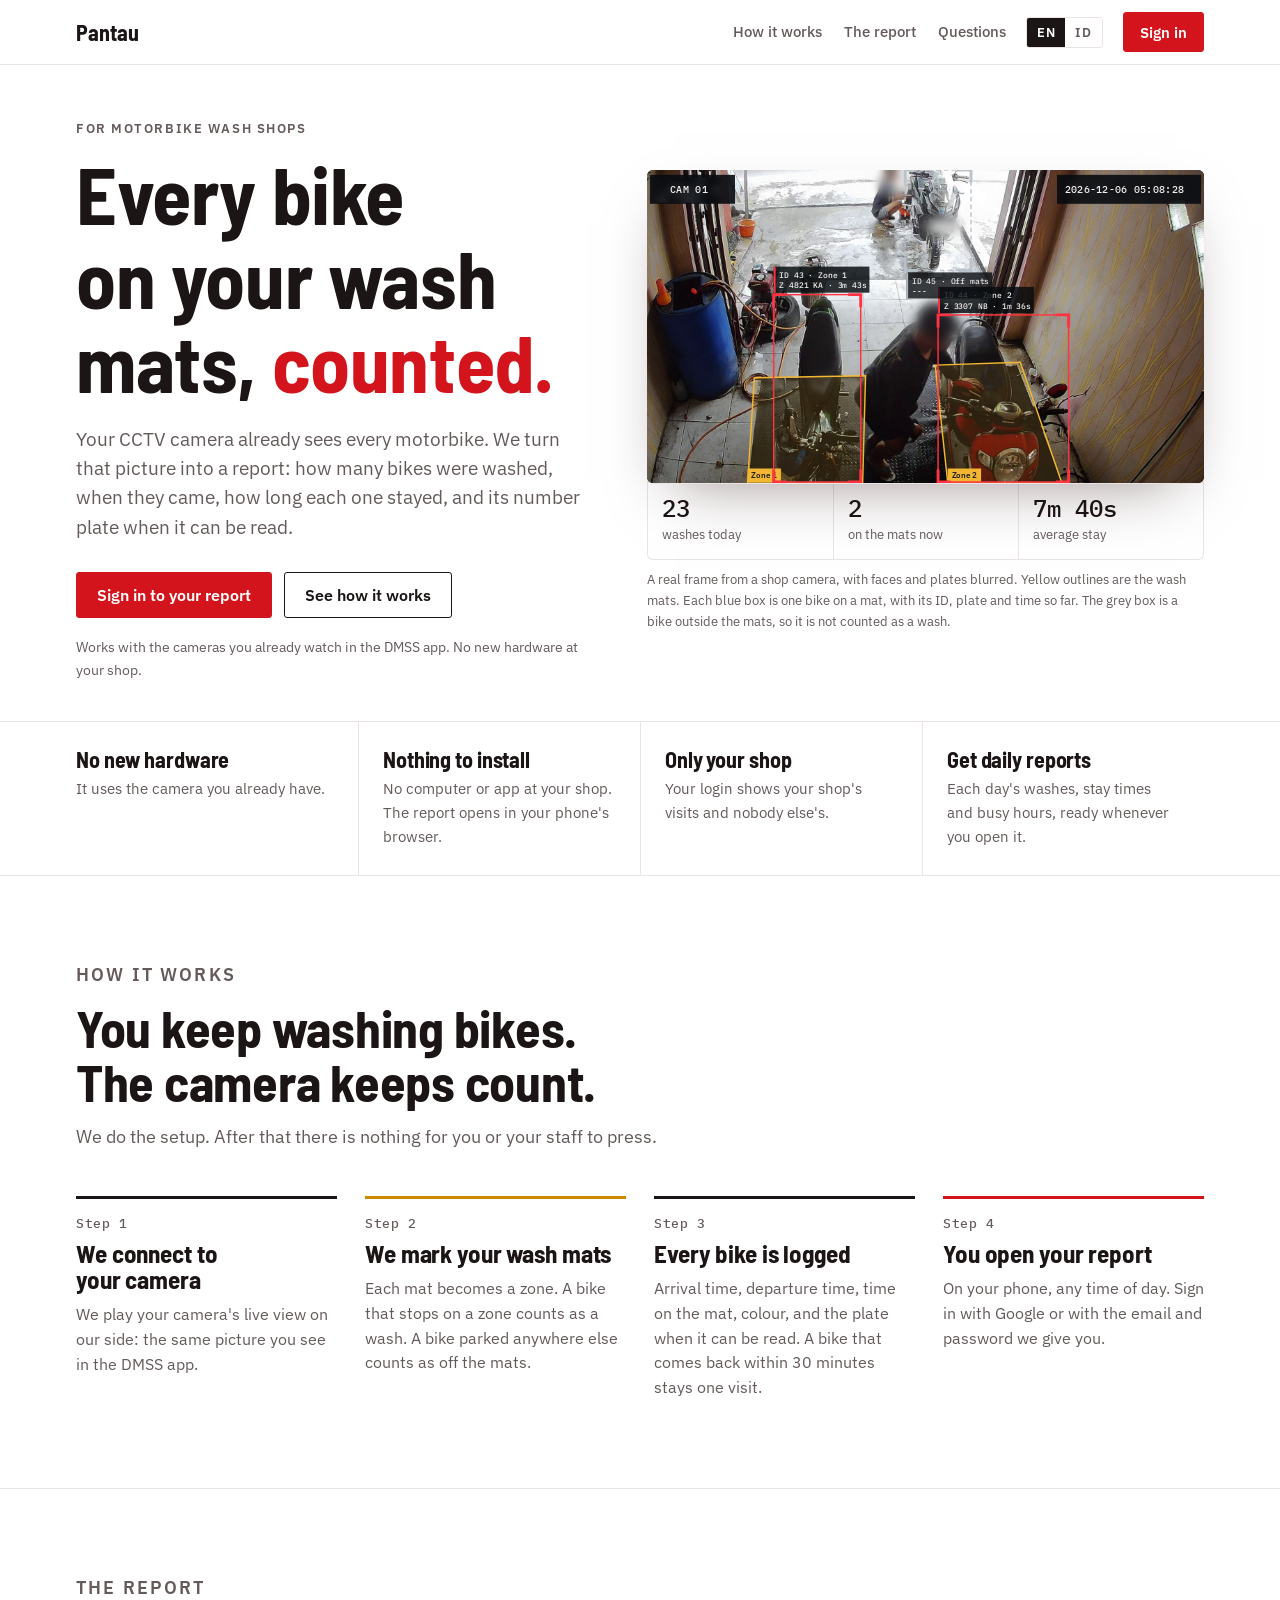
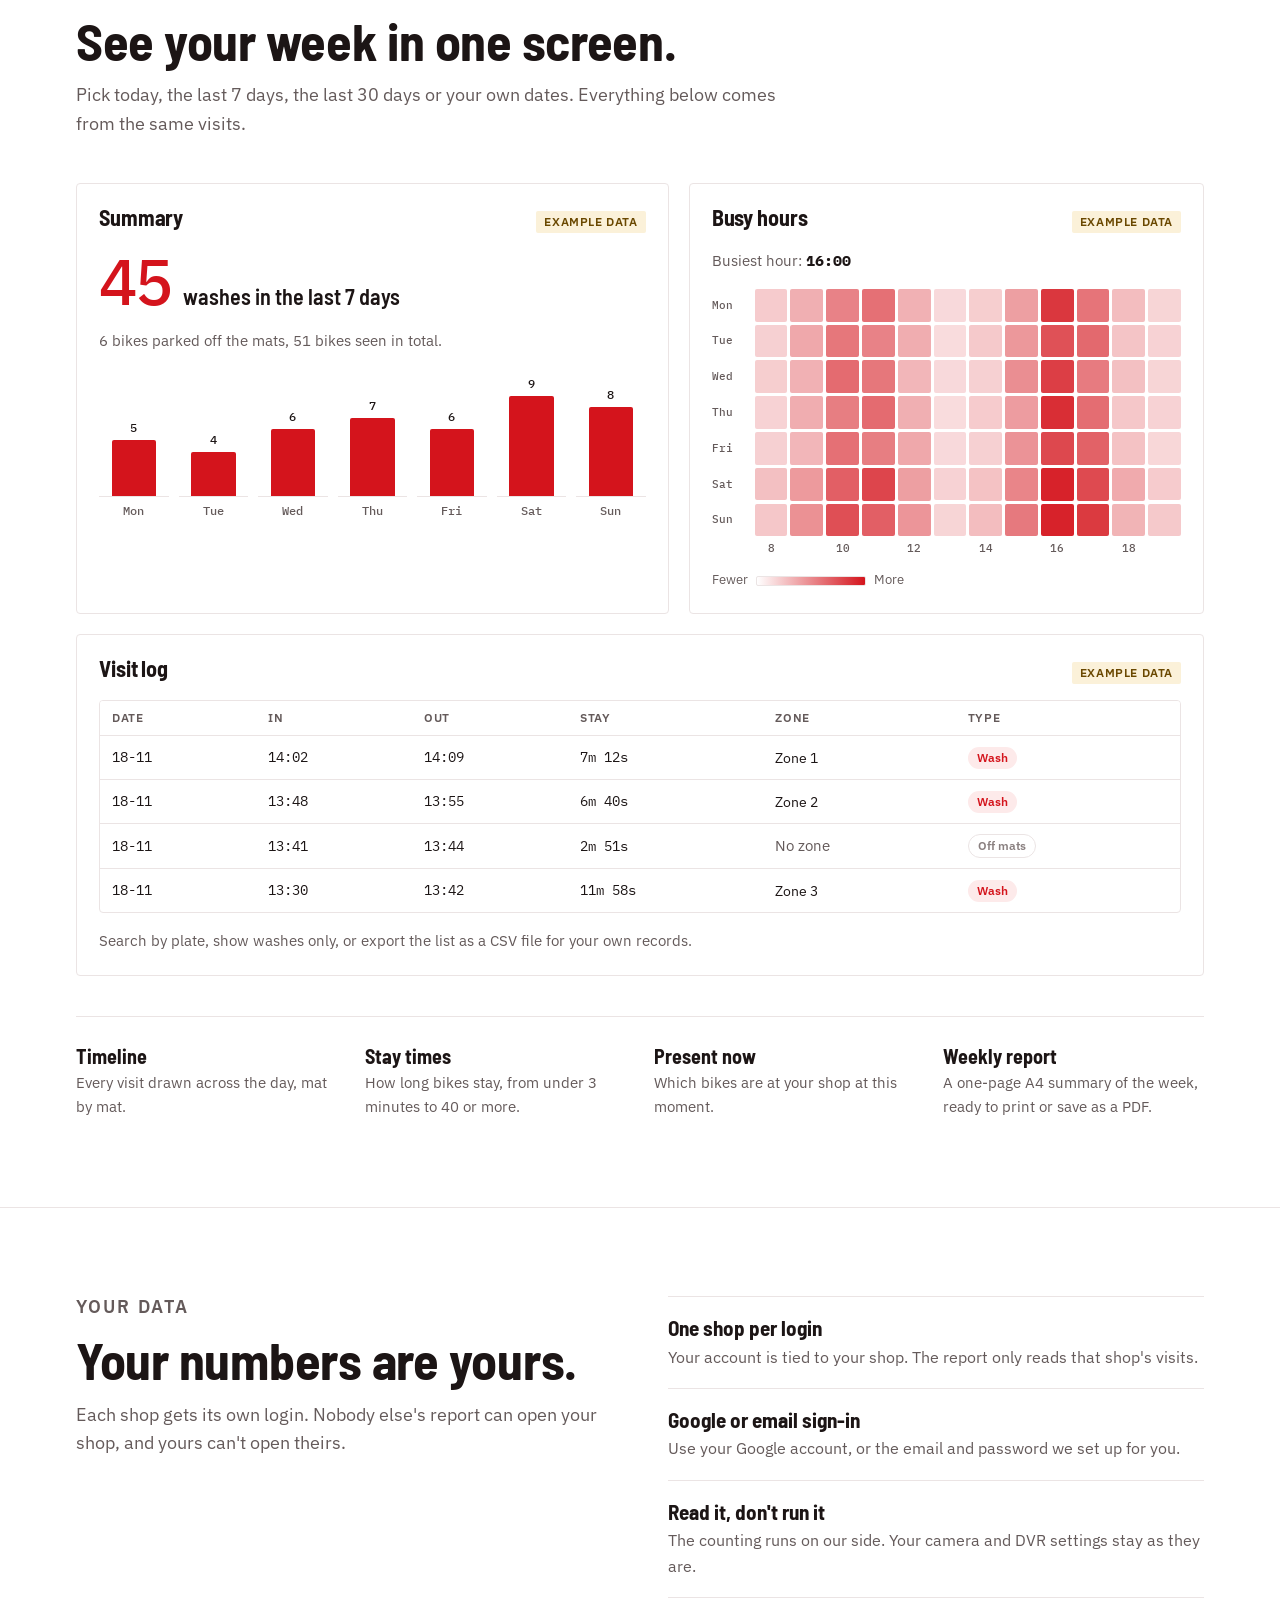
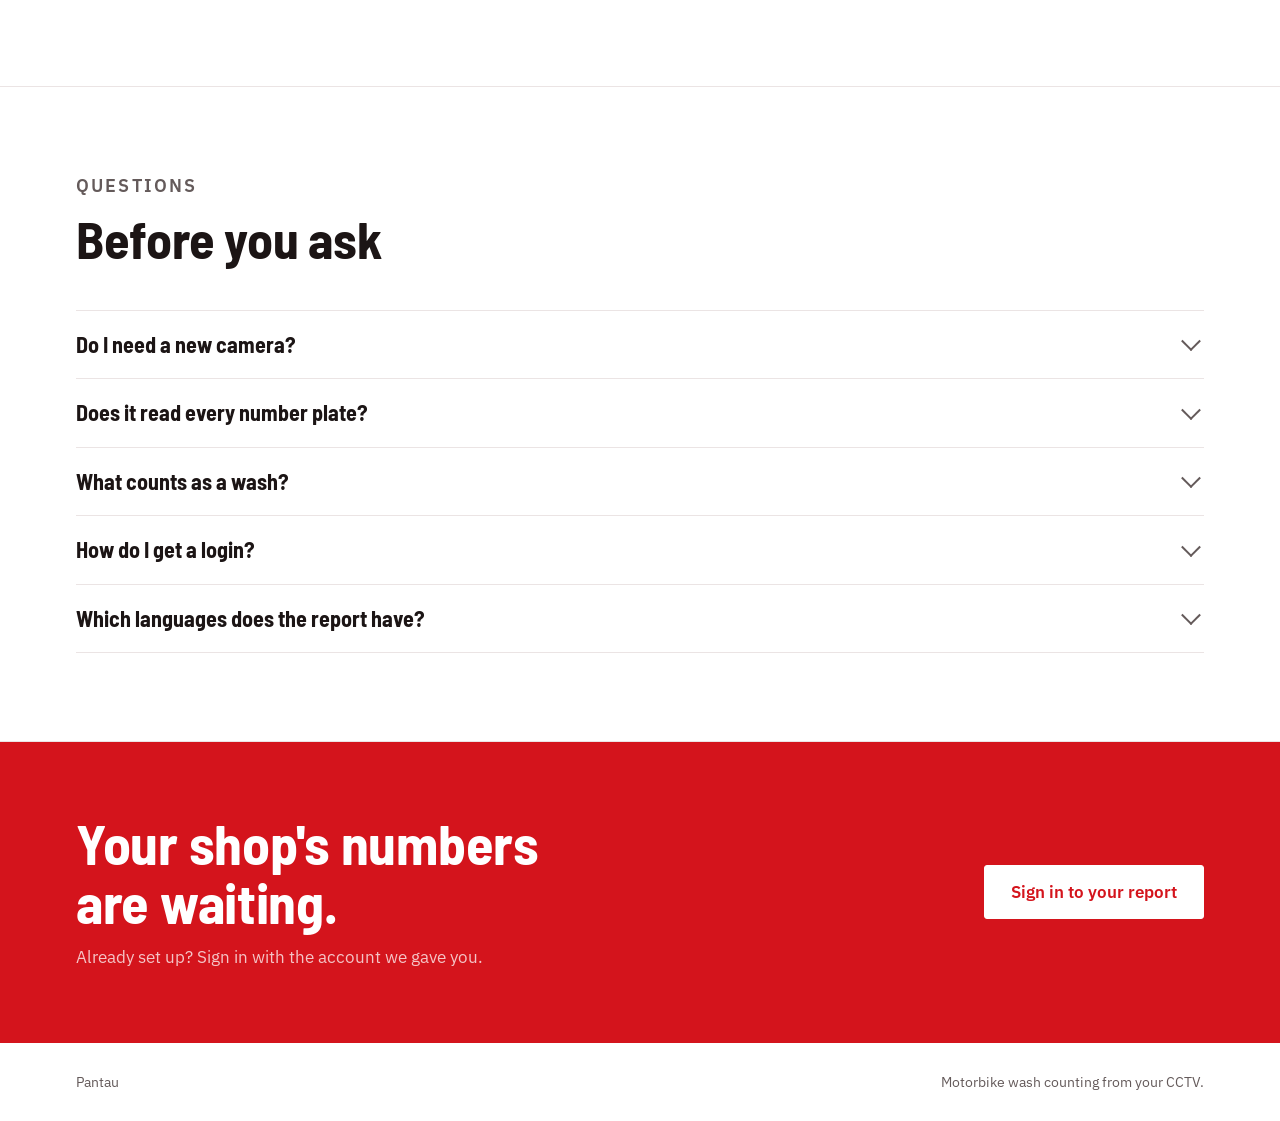
==== commit 36e02fd5: "Rename to Pantau, and a split red and white sign-in page like the landing page Co-Authored-By: Claud" ====
--- a/landing.html
+++ b/landing.html
@@ -3,7 +3,7 @@
 <head>
 <meta charset="utf-8">
 <meta name="viewport" content="width=device-width, initial-scale=1, viewport-fit=cover">
-<title>Wash Mat Report</title>
+<title>Pantau</title>
 <meta name="claude:viewport-fit-sides" content="cover">
 <meta name="description" content="Your CCTV camera counts every motorbike on your wash mats. Open the report on your phone.">
 <link rel="preconnect" href="https://fonts.googleapis.com">
@@ -205,8 +205,8 @@
 
 <header class="top">
   <div class="wrap">
-    <a class="brand" href="#top" aria-label="Wash Mat Report">
-      <span data-i18n="brand">Wash Mat Report</span>
+    <a class="brand" href="#top" aria-label="Pantau">
+      <span data-i18n="brand">Pantau</span>
     </a>
     <nav class="nav" aria-label="Sections">
       <a href="#how" data-i18n="navHow">How it works</a>
@@ -370,7 +370,7 @@
 
 <footer>
   <div class="wrap">
-    <span data-i18n="brand">Wash Mat Report</span>
+    <span data-i18n="brand">Pantau</span>
     <span data-i18n="foot">Motorbike wash counting from your CCTV.</span>
   </div>
 </footer>
@@ -386,7 +386,7 @@
   const T = {
     en: {},
     id: {
-      brand: 'Laporan Cuci Motor', navHow: 'Cara kerja', navReport: 'Laporan', navFaq: 'Pertanyaan', signIn: 'Masuk',
+      brand: 'Pantau', navHow: 'Cara kerja', navReport: 'Laporan', navFaq: 'Pertanyaan', signIn: 'Masuk',
       eyebrow: 'Untuk usaha cuci motor', h1a: 'Setiap motor di area cuci Anda,', h1b: 'tercatat.',
       lede: 'Kamera CCTV Anda sudah melihat setiap motor. Kami mengubah gambarnya menjadi laporan: berapa motor yang dicuci, kapan datang, berapa lama tiap motor, dan plat nomornya jika terbaca.',
       ctaSignIn: 'Masuk ke laporan Anda', ctaHow: 'Lihat cara kerjanya',
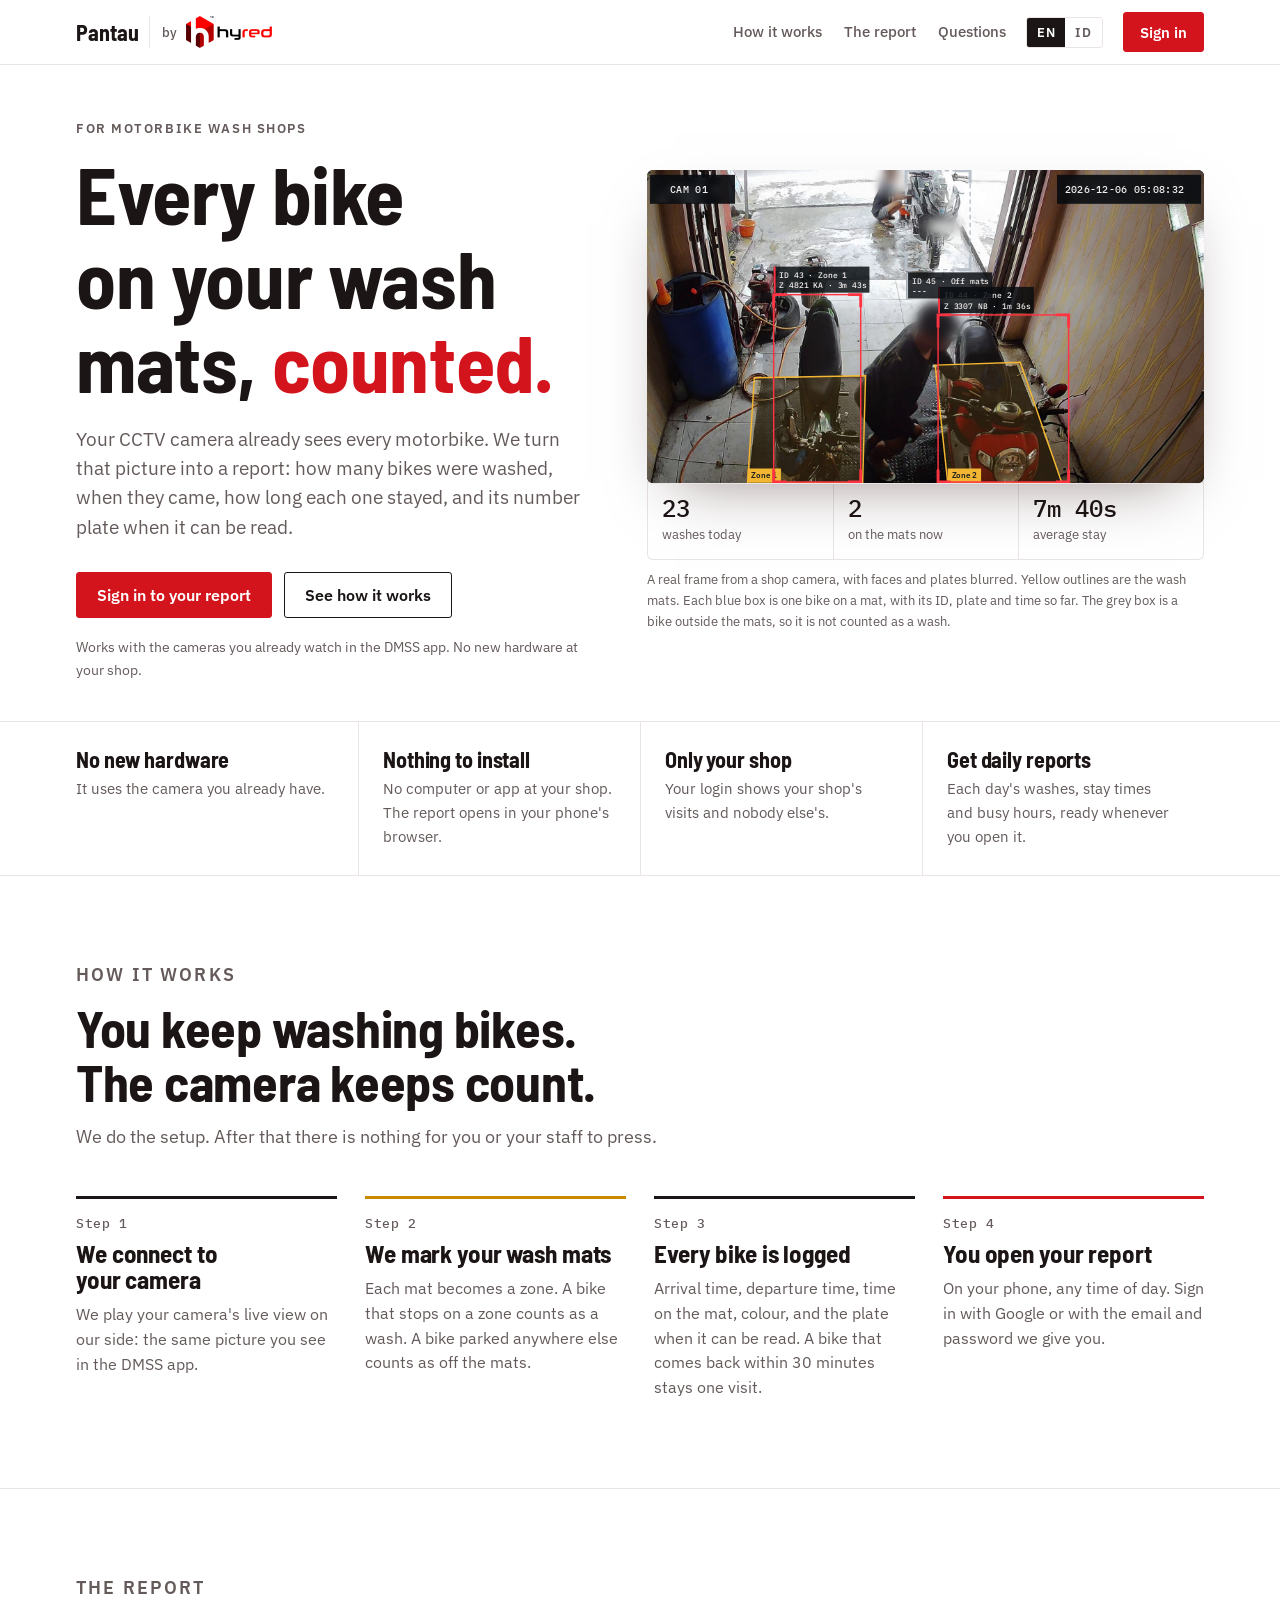
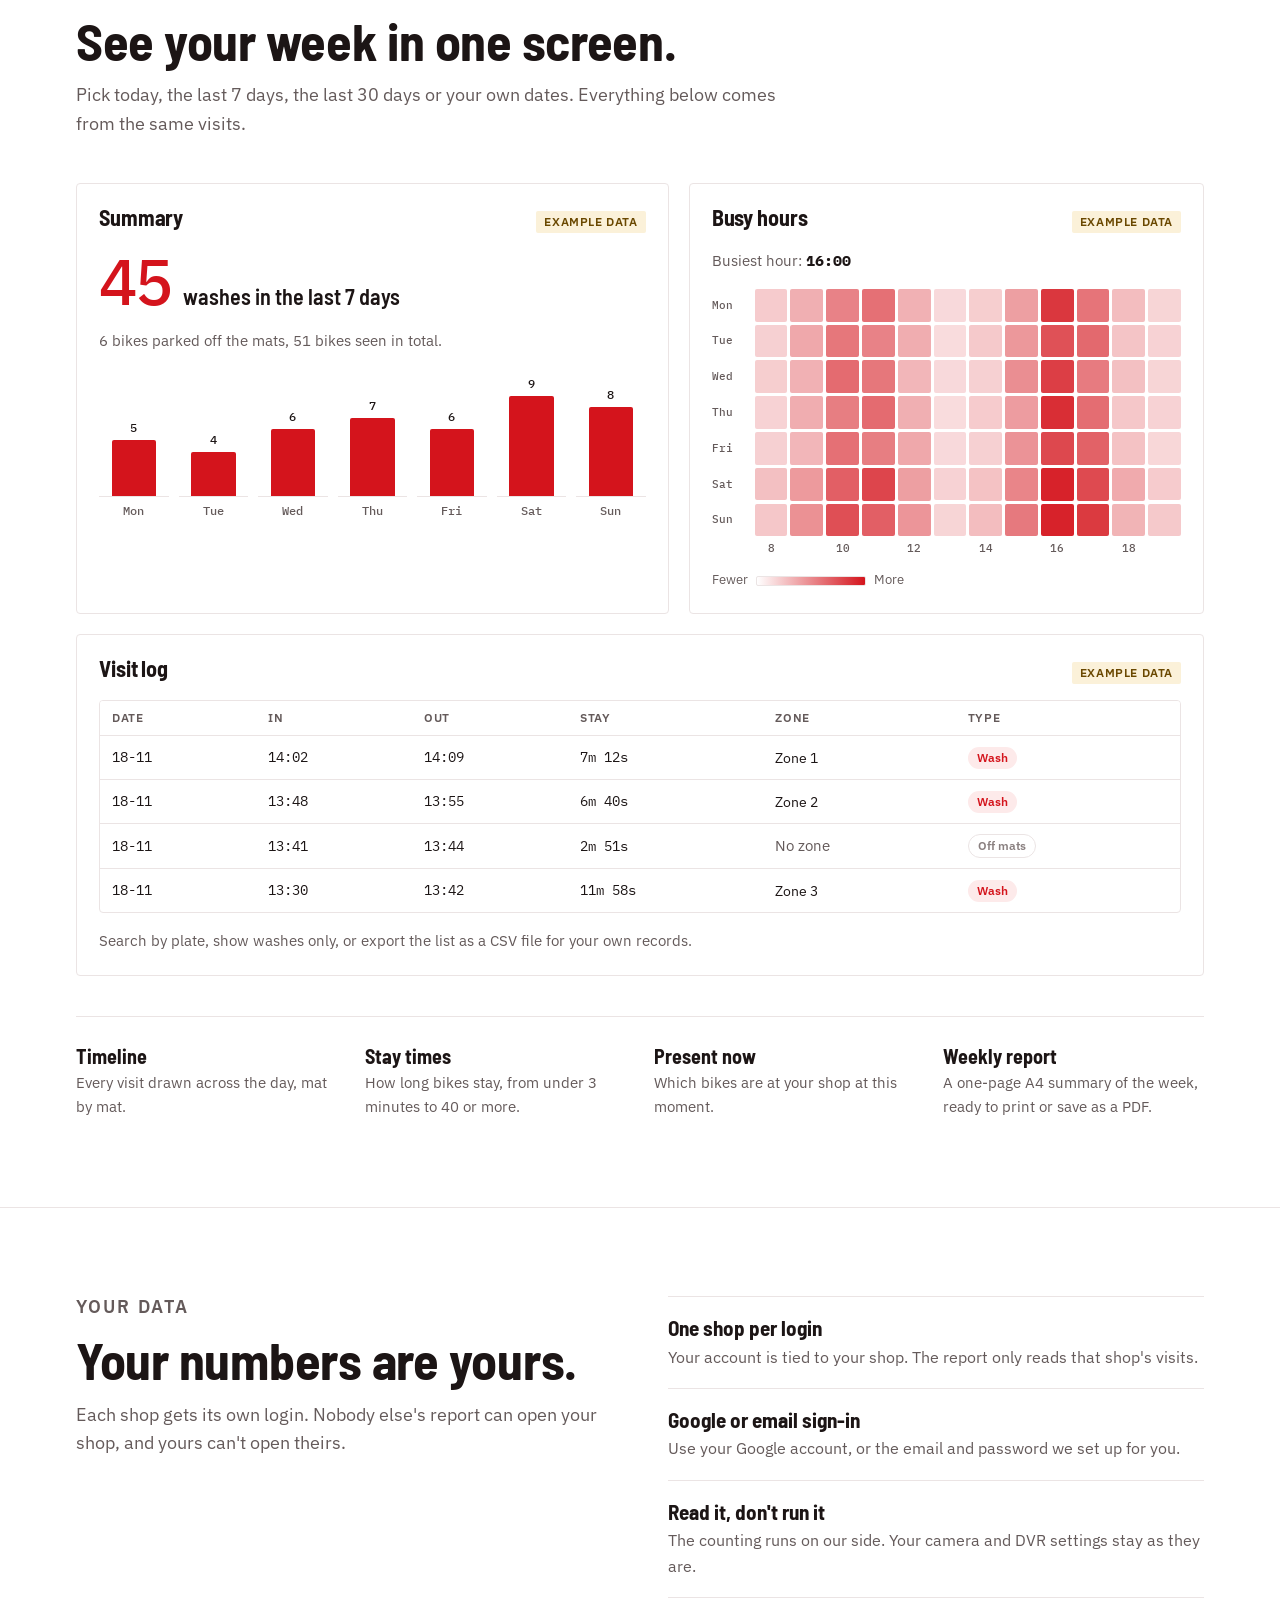
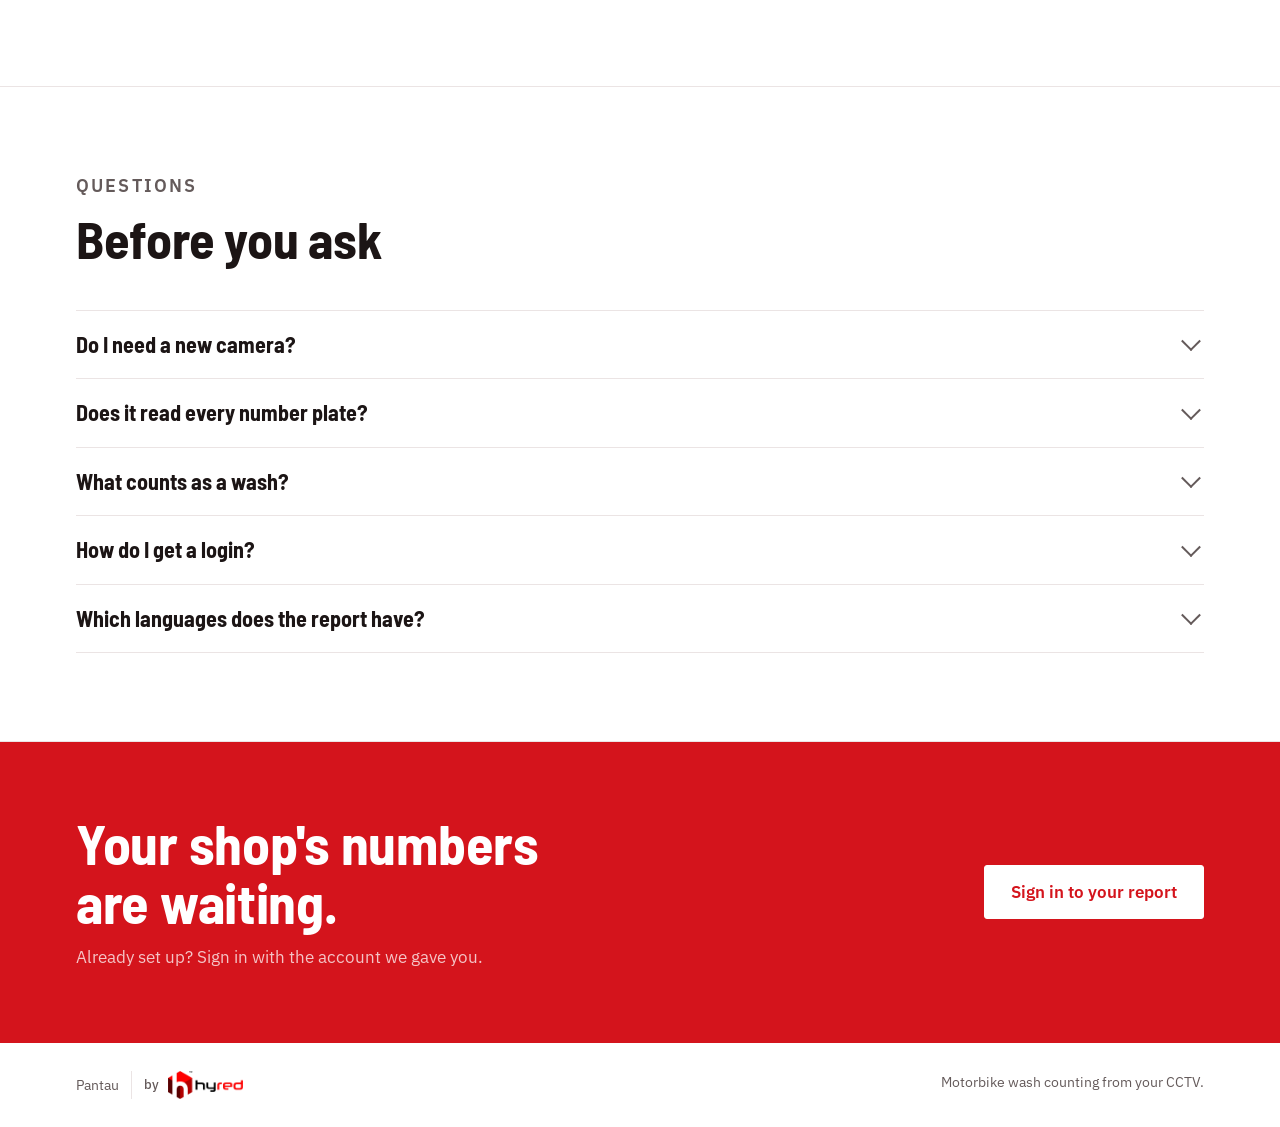
==== commit b791022e: "Show "by hyred" beside Pantau, red report theme, logo links home - hyred logo (side by side) next to" ====
--- a/landing.html
+++ b/landing.html
@@ -53,15 +53,24 @@
   backdrop-filter:saturate(1.4) blur(10px);-webkit-backdrop-filter:saturate(1.4) blur(10px);border-bottom:1px solid var(--line)}
 .top .wrap{display:flex;align-items:center;gap:20px;min-height:64px}
 .brand{display:flex;align-items:center;gap:10px;text-decoration:none;color:var(--ink);font:700 22px/1 var(--display);margin-right:auto;white-space:nowrap}
+/* "by hyred": Pantau is a gethyred product */
+.by-hyred{display:inline-flex;align-items:center;gap:8px;padding-left:12px;border-left:1px solid var(--line);
+  font:500 13px/1 var(--body);color:var(--muted);letter-spacing:.02em}
+.by-hyred img{height:32px;width:auto;display:block}
+.foot-brand{display:inline-flex;align-items:center;gap:12px}
+.foot-brand .by-hyred img{height:28px}
 .nav{display:flex;gap:22px}
 .nav a{color:var(--muted);text-decoration:none;font-weight:500;font-size:15px}
 .nav a:hover{color:var(--ink)}
 .lang{display:inline-flex;border:1px solid var(--line);border-radius:3px;overflow:hidden}
 .lang button{font:600 13px/1 var(--body);letter-spacing:.06em;padding:8px 10px;border:0;background:transparent;color:var(--muted);cursor:pointer}
 .lang button[aria-pressed="true"]{background:var(--ink);color:var(--bg)}
-.top .btn{min-height:40px;padding:0 16px;font-size:15px}
+.top .btn{min-height:40px;padding:0 16px;font-size:15px;white-space:nowrap}
 @media (max-width:820px){.nav{display:none}}
-@media (max-width:420px){.brand{font-size:19px}.top .wrap{gap:12px}}
+@media (max-width:420px){.brand{font-size:19px}.top .wrap{gap:12px}.top .by-hyred{padding-left:8px;gap:6px}.top .by-hyred img{height:26px}}
+/* small Androids (360px and less): tighter, so Sign in stays on one line */
+@media (max-width:380px){.brand{font-size:18px;gap:8px}.top .wrap{gap:8px}.top .by-hyred{padding-left:7px;gap:4px;font-size:12px}
+  .top .by-hyred img{height:22px}.top .lang button{padding:8px 8px}.top .btn{padding:0 11px;font-size:14px}}
 
 /* hero */
 .hero{padding-block:56px 40px}
@@ -205,8 +214,9 @@
 
 <header class="top">
   <div class="wrap">
-    <a class="brand" href="#top" aria-label="Pantau">
+    <a class="brand" href="#top" aria-label="Pantau by hyred">
       <span data-i18n="brand">Pantau</span>
+      <span class="by-hyred"><span data-i18n="byHyred">by</span><img src="img/hyred-logo-wide.png" alt="hyred" width="344" height="128"></span>
     </a>
     <nav class="nav" aria-label="Sections">
       <a href="#how" data-i18n="navHow">How it works</a>
@@ -370,7 +380,7 @@
 
 <footer>
   <div class="wrap">
-    <span data-i18n="brand">Pantau</span>
+    <span class="foot-brand"><span data-i18n="brand">Pantau</span> <span class="by-hyred"><span data-i18n="byHyred">by</span><img src="img/hyred-logo-wide.png" alt="hyred" width="344" height="128"></span></span>
     <span data-i18n="foot">Motorbike wash counting from your CCTV.</span>
   </div>
 </footer>
@@ -386,7 +396,7 @@
   const T = {
     en: {},
     id: {
-      brand: 'Pantau', navHow: 'Cara kerja', navReport: 'Laporan', navFaq: 'Pertanyaan', signIn: 'Masuk',
+      brand: 'Pantau', byHyred: 'oleh', navHow: 'Cara kerja', navReport: 'Laporan', navFaq: 'Pertanyaan', signIn: 'Masuk',
       eyebrow: 'Untuk usaha cuci motor', h1a: 'Setiap motor di area cuci Anda,', h1b: 'tercatat.',
       lede: 'Kamera CCTV Anda sudah melihat setiap motor. Kami mengubah gambarnya menjadi laporan: berapa motor yang dicuci, kapan datang, berapa lama tiap motor, dan plat nomornya jika terbaca.',
       ctaSignIn: 'Masuk ke laporan Anda', ctaHow: 'Lihat cara kerjanya',
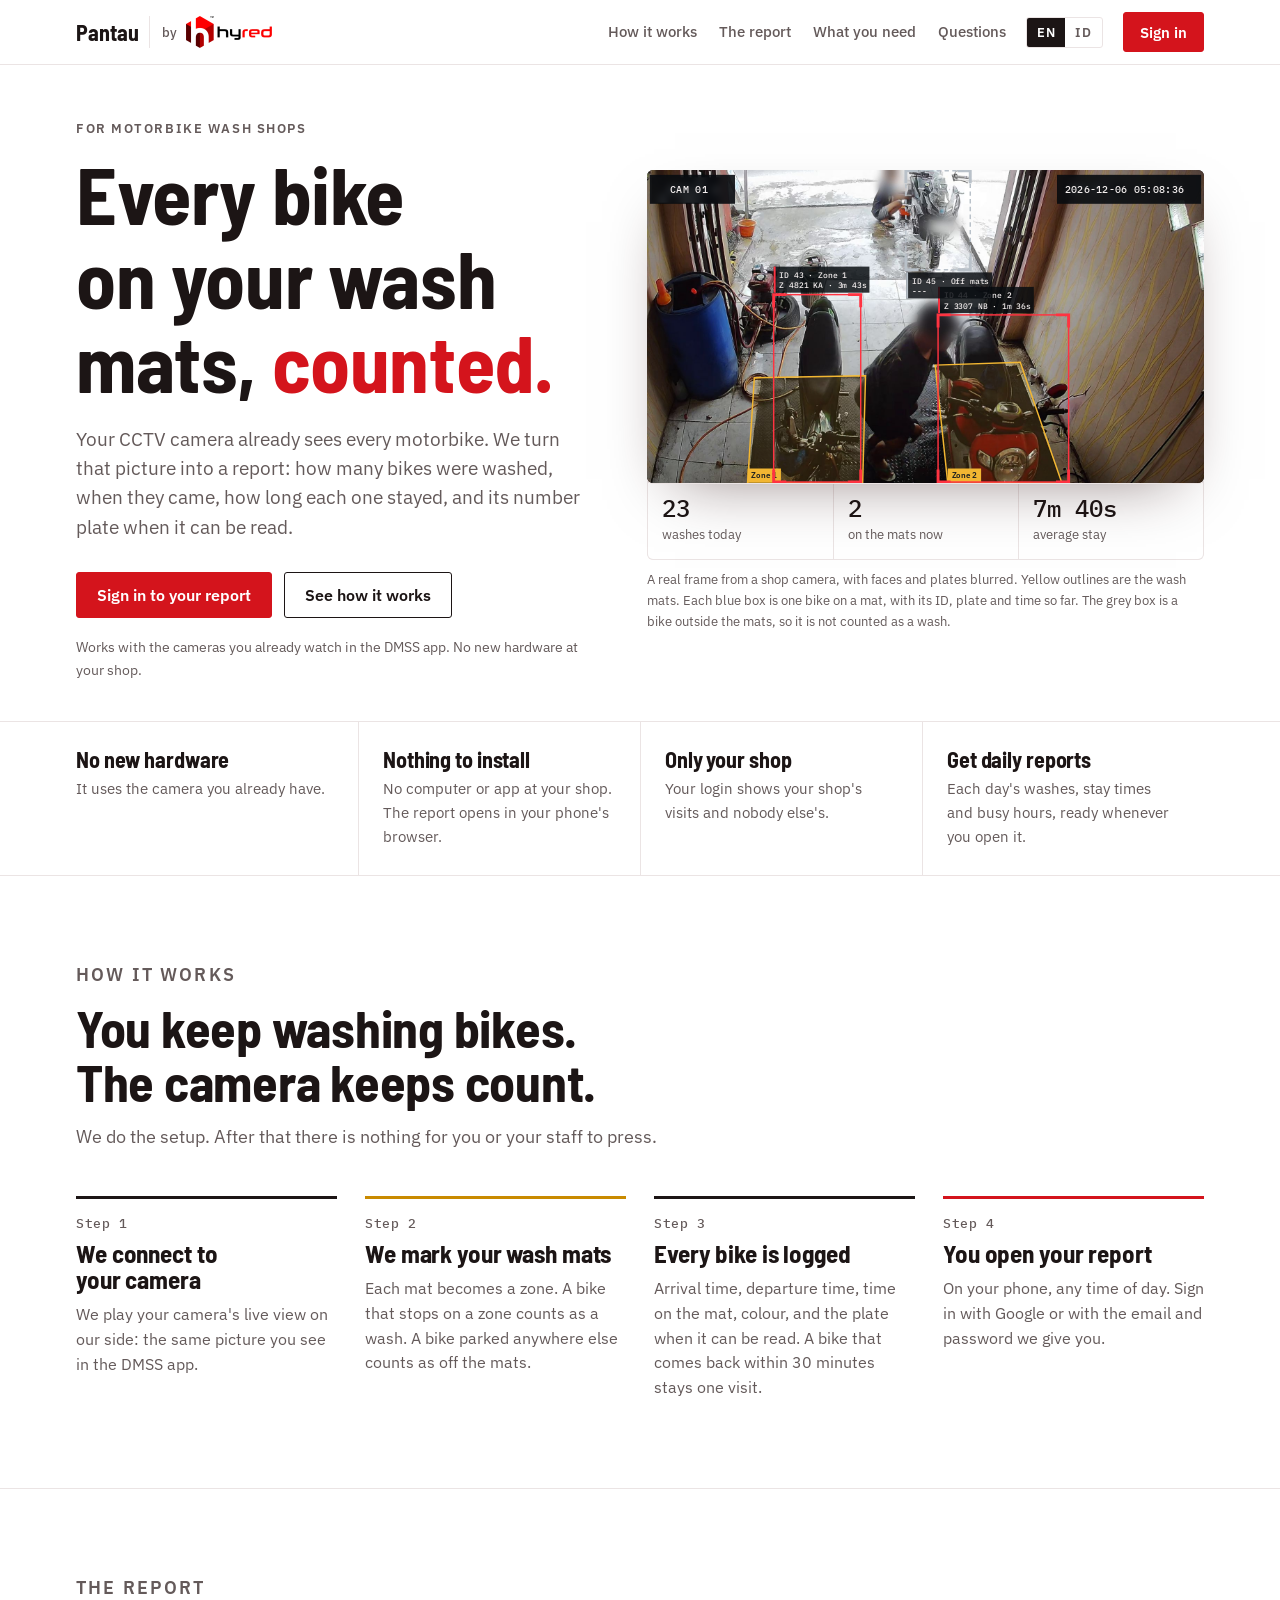
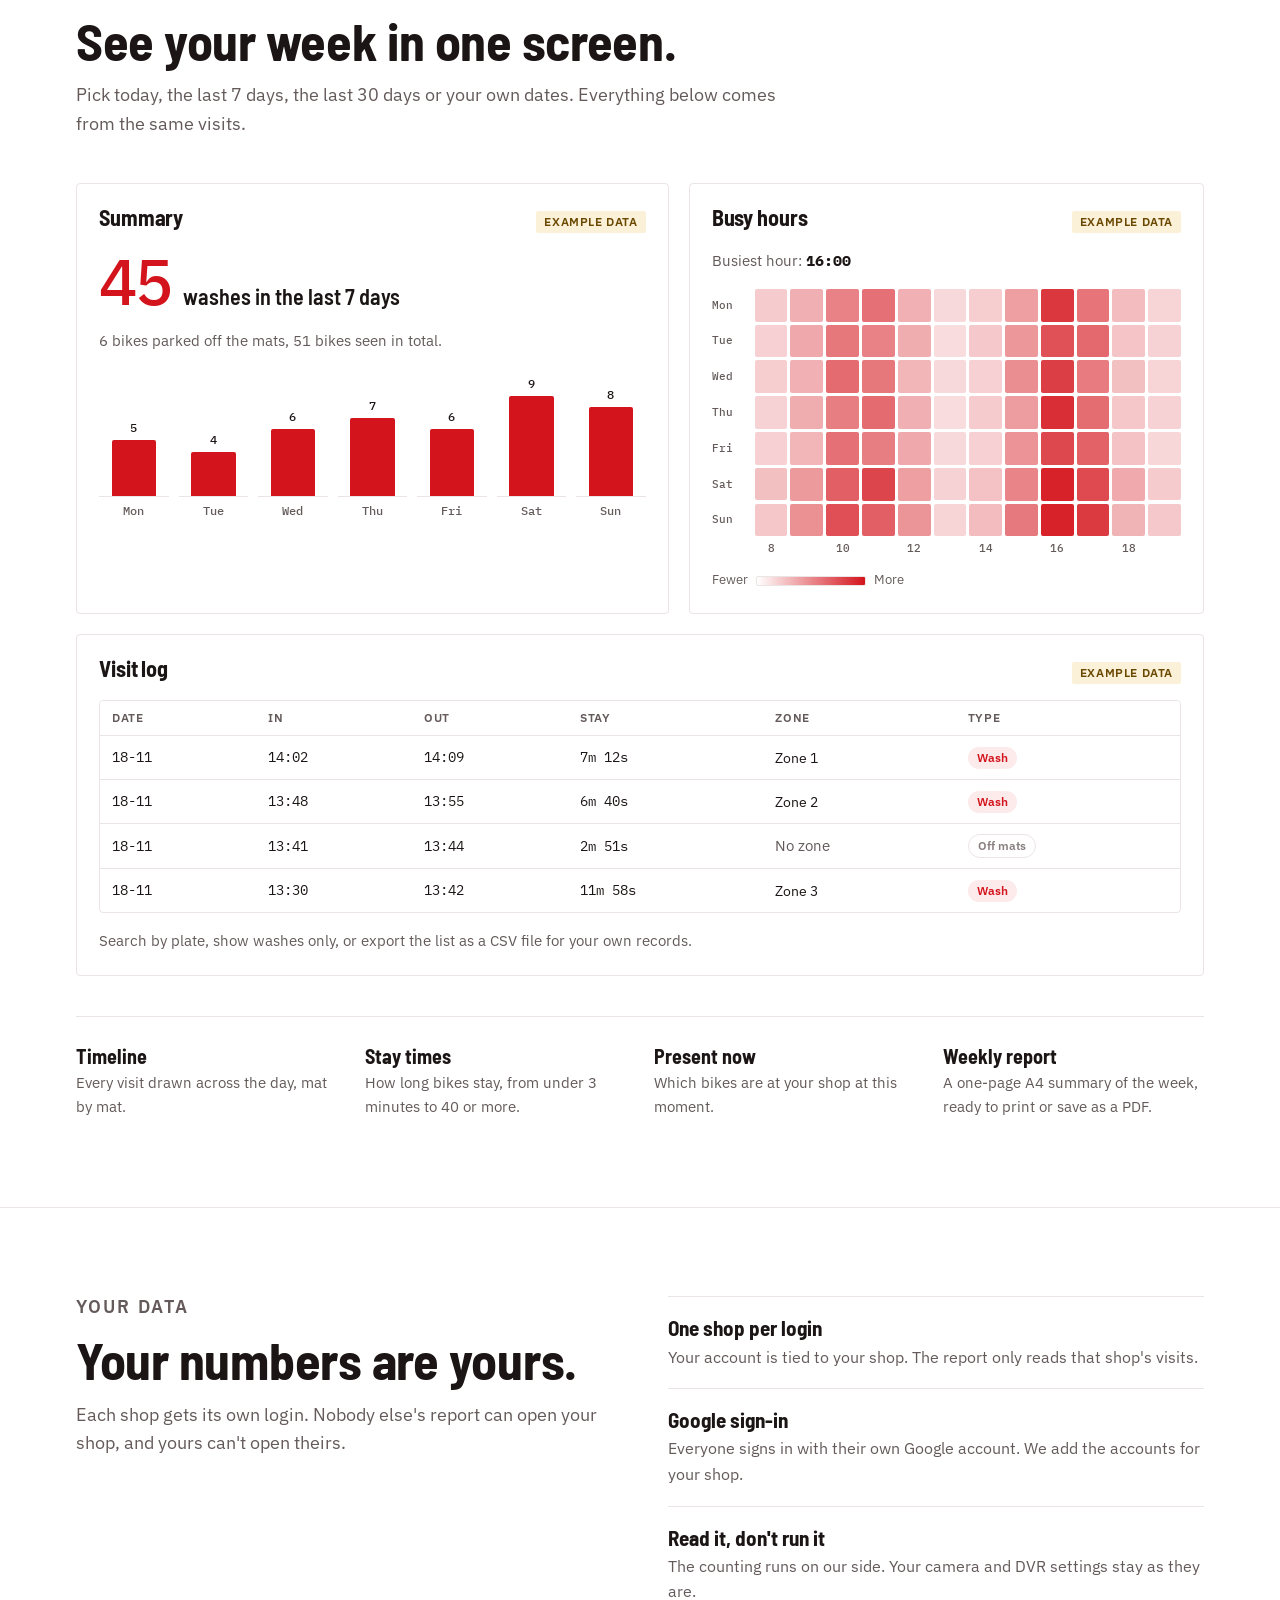
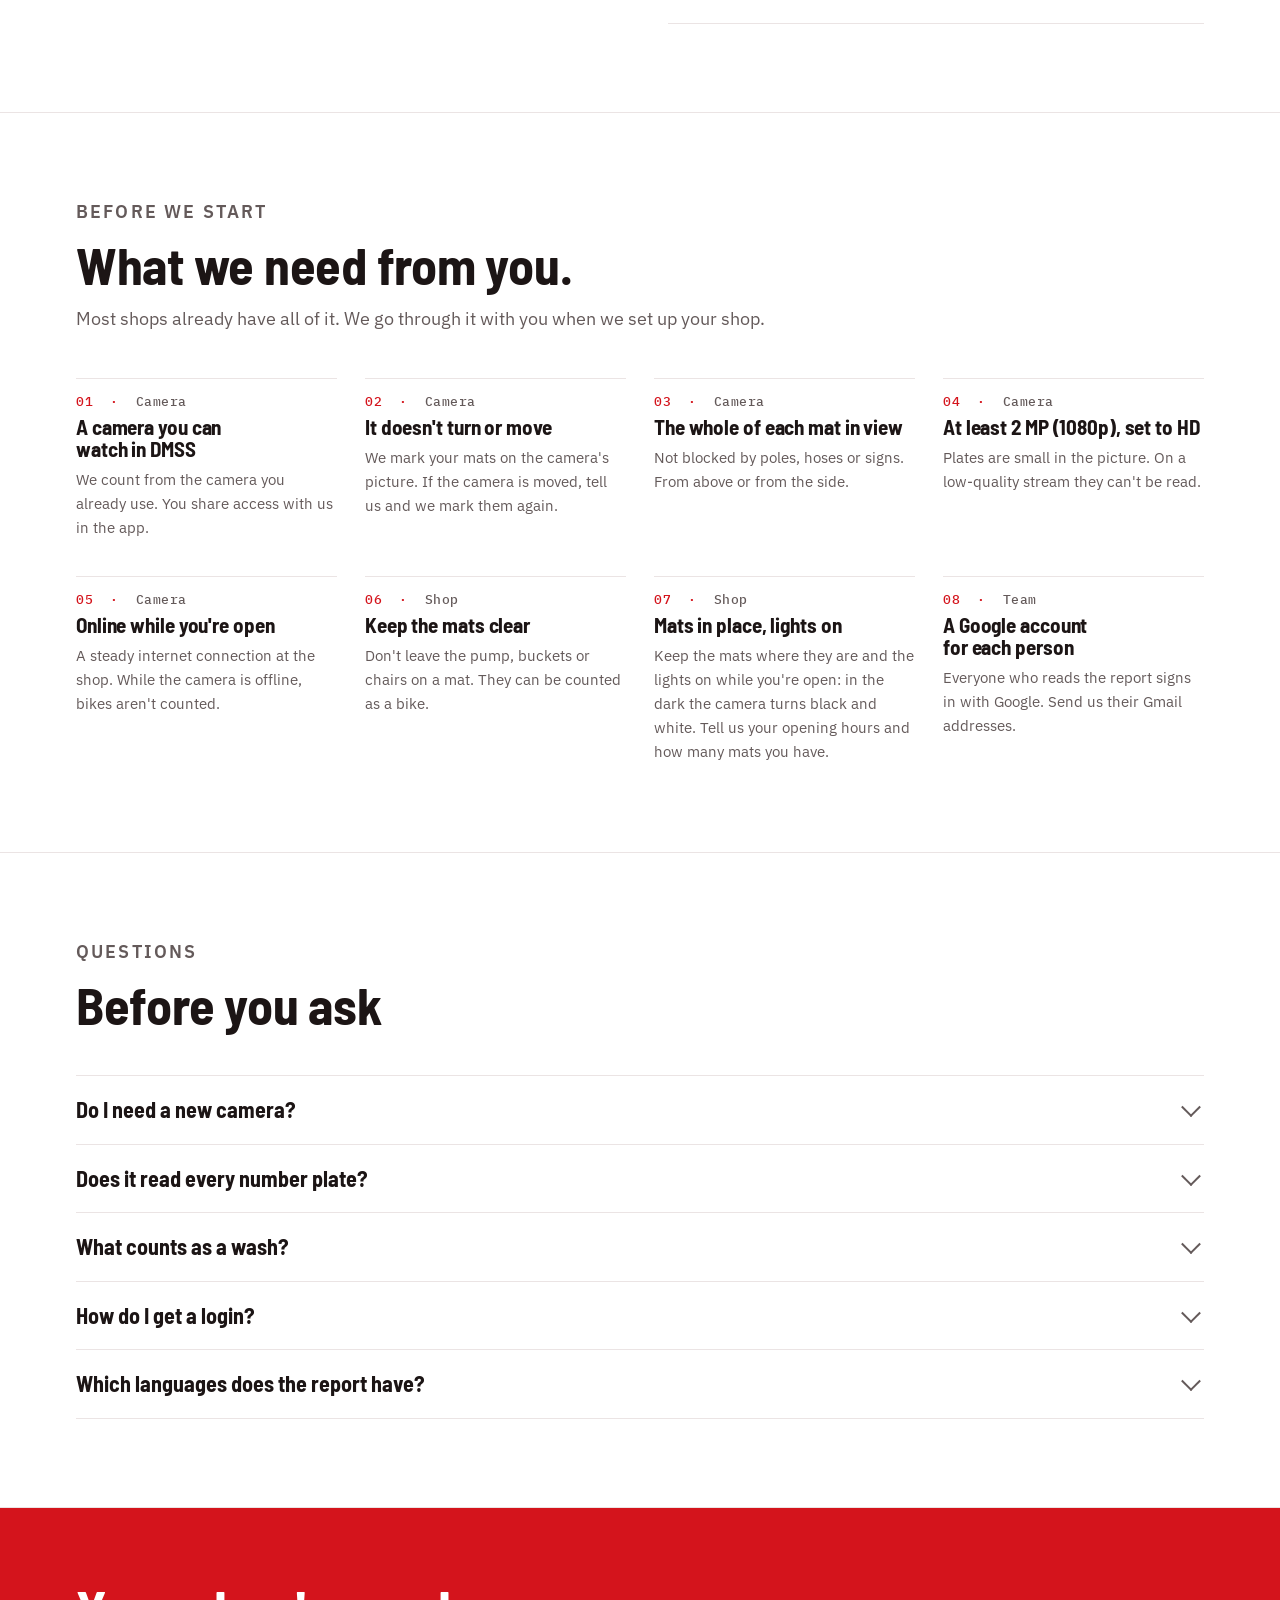
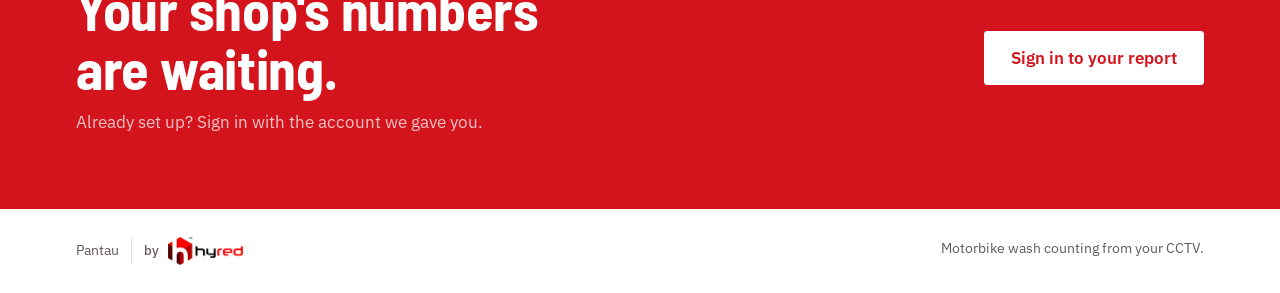
==== commit d5bbed21: "Add a "What we need from you" section to the landing page Eight requirements above the questions, ta" ====
--- a/landing.html
+++ b/landing.html
@@ -131,6 +131,17 @@
 @media (max-width:980px){.steps{grid-template-columns:repeat(2,minmax(0,1fr));gap:36px 28px}}
 @media (max-width:560px){.steps{grid-template-columns:minmax(0,1fr)}}
 
+/* requirements: what the shop owner provides */
+.req-sec{border-top:1px solid var(--line)}
+.reqs{list-style:none;margin:0;padding:0;display:grid;grid-template-columns:repeat(4,minmax(0,1fr));gap:36px 28px;counter-reset:req}
+.reqs li{counter-increment:req;display:grid;gap:8px;align-content:start;padding-top:16px;border-top:1px solid var(--line);min-width:0}
+.req-tag{font:500 13px/1 var(--mono);color:var(--muted);letter-spacing:.04em}
+.req-tag::before{content:counter(req, decimal-leading-zero) "\00a0\00a0·\00a0\00a0";color:var(--wash)}
+.reqs h3{font-size:21px}
+.reqs p{color:var(--muted);font-size:15px}
+@media (max-width:980px){.reqs{grid-template-columns:repeat(2,minmax(0,1fr))}}
+@media (max-width:560px){.reqs{grid-template-columns:minmax(0,1fr);gap:28px}}
+
 /* report preview */
 .report{background:var(--surface);border-block:1px solid var(--line)}
 .sheet{display:grid;grid-template-columns:minmax(0,1.15fr) minmax(0,1fr);gap:20px}
@@ -221,6 +232,7 @@
     <nav class="nav" aria-label="Sections">
       <a href="#how" data-i18n="navHow">How it works</a>
       <a href="#report" data-i18n="navReport">The report</a>
+      <a href="#needs" data-i18n="navReq">What you need</a>
       <a href="#faq" data-i18n="navFaq">Questions</a>
     </nav>
     <div class="lang" role="group" aria-label="Language">
@@ -346,9 +358,29 @@
       </div>
       <ul class="checks">
         <li><div><b data-i18n="c1b">One shop per login</b><span data-i18n="c1s">Your account is tied to your shop. The report only reads that shop's visits.</span></div></li>
-        <li><div><b data-i18n="c2b">Google or email sign-in</b><span data-i18n="c2s">Use your Google account, or the email and password we set up for you.</span></div></li>
+        <li><div><b data-i18n="c2b">Google sign-in</b><span data-i18n="c2s">Everyone signs in with their own Google account. We add the accounts for your shop.</span></div></li>
         <li><div><b data-i18n="c3b">Read it, don't run it</b><span data-i18n="c3s">The counting runs on our side. Your camera and DVR settings stay as they are.</span></div></li>
       </ul>
+    </div>
+  </section>
+
+  <section class="sec req-sec" id="needs">
+    <div class="wrap">
+      <div class="sec-head">
+        <p class="eyebrow" data-i18n="reqEye">Before we start</p>
+        <h2 data-i18n="reqH">What we need from you.</h2>
+        <p data-i18n="reqP">Most shops already have all of it. We go through it with you when we set up your shop.</p>
+      </div>
+      <ol class="reqs">
+        <li><span class="req-tag" data-i18n="gCam">Camera</span><h3 data-i18n="r1b">A camera you can watch in DMSS</h3><p data-i18n="r1s">We count from the camera you already use. You share access with us in the app.</p></li>
+        <li><span class="req-tag" data-i18n="gCam">Camera</span><h3 data-i18n="r2b">It doesn't turn or move</h3><p data-i18n="r2s">We mark your mats on the camera's picture. If the camera is moved, tell us and we mark them again.</p></li>
+        <li><span class="req-tag" data-i18n="gCam">Camera</span><h3 data-i18n="r3b">The whole of each mat in view</h3><p data-i18n="r3s">Not blocked by poles, hoses or signs. From above or from the side.</p></li>
+        <li><span class="req-tag" data-i18n="gCam">Camera</span><h3 data-i18n="r4b">At least 2 MP (1080p), set to HD</h3><p data-i18n="r4s">Plates are small in the picture. On a low-quality stream they can't be read.</p></li>
+        <li><span class="req-tag" data-i18n="gCam">Camera</span><h3 data-i18n="r5b">Online while you're open</h3><p data-i18n="r5s">A steady internet connection at the shop. While the camera is offline, bikes aren't counted.</p></li>
+        <li><span class="req-tag" data-i18n="gShop">Shop</span><h3 data-i18n="r6b">Keep the mats clear</h3><p data-i18n="r6s">Don't leave the pump, buckets or chairs on a mat. They can be counted as a bike.</p></li>
+        <li><span class="req-tag" data-i18n="gShop">Shop</span><h3 data-i18n="r7b">Mats in place, lights on</h3><p data-i18n="r7s">Keep the mats where they are and the lights on while you're open: in the dark the camera turns black and white. Tell us your opening hours and how many mats you have.</p></li>
+        <li><span class="req-tag" data-i18n="gTeam">Team</span><h3 data-i18n="r8b">A Google account for each person</h3><p data-i18n="r8s">Everyone who reads the report signs in with Google. Send us their Gmail addresses.</p></li>
+      </ol>
     </div>
   </section>
 
@@ -359,7 +391,7 @@
         <details><summary data-i18n="q1">Do I need a new camera?</summary><p data-i18n="a1">No. If you can watch your wash area in the DMSS app today, we can count from that camera. It should see the whole of each mat from above or from the side.</p></details>
         <details><summary data-i18n="q2">Does it read every number plate?</summary><p data-i18n="a2">No. It reads a plate when the camera sees it clearly enough. A bike whose plate can't be read is still counted, with its colour and times.</p></details>
         <details><summary data-i18n="q3">What counts as a wash?</summary><p data-i18n="a3">A bike that stops inside one of your mat zones. A bike that parks outside the zones is listed as off the mats, so it doesn't inflate your wash count.</p></details>
-        <details><summary data-i18n="q4">How do I get a login?</summary><p data-i18n="a4">We create it when we set up your shop. You get an email and password, or we add your Google account. Then press Sign in on this page.</p></details>
+        <details><summary data-i18n="q4">How do I get a login?</summary><p data-i18n="a4">We set it up with your shop. Send us the Google account (Gmail) of each person who needs the report and we add them. Then press Sign in on this page.</p></details>
         <details><summary data-i18n="q5">Which languages does the report have?</summary><p data-i18n="a5">English and Bahasa Indonesia. Switch at the top of the report at any time.</p></details>
       </div>
     </div>
@@ -396,7 +428,7 @@
   const T = {
     en: {},
     id: {
-      brand: 'Pantau', byHyred: 'oleh', navHow: 'Cara kerja', navReport: 'Laporan', navFaq: 'Pertanyaan', signIn: 'Masuk',
+      brand: 'Pantau', byHyred: 'oleh', navHow: 'Cara kerja', navReport: 'Laporan', navReq: 'Persyaratan', navFaq: 'Pertanyaan', signIn: 'Masuk',
       eyebrow: 'Untuk usaha cuci motor', h1a: 'Setiap motor di area cuci Anda,', h1b: 'tercatat.',
       lede: 'Kamera CCTV Anda sudah melihat setiap motor. Kami mengubah gambarnya menjadi laporan: berapa motor yang dicuci, kapan datang, berapa lama tiap motor, dan plat nomornya jika terbaca.',
       ctaSignIn: 'Masuk ke laporan Anda', ctaHow: 'Lihat cara kerjanya',
@@ -428,13 +460,24 @@
       privEye: 'Data Anda', privH: 'Angka Anda milik Anda.',
       privP: 'Setiap toko punya akun sendiri. Laporan toko lain tidak bisa membuka toko Anda, dan sebaliknya.',
       c1b: 'Satu toko per akun', c1s: 'Akun Anda terhubung ke toko Anda. Laporan hanya membaca kunjungan toko itu.',
-      c2b: 'Masuk dengan Google atau email', c2s: 'Pakai akun Google Anda, atau email dan kata sandi yang kami buatkan.',
+      c2b: 'Masuk dengan Google', c2s: 'Setiap orang masuk dengan akun Google sendiri. Kami tambahkan akunnya untuk toko Anda.',
       c3b: 'Cukup dibaca', c3s: 'Penghitungan berjalan di sisi kami. Pengaturan kamera dan DVR Anda tidak diubah.',
+      reqEye: 'Sebelum mulai', reqH: 'Yang kami perlukan dari Anda.',
+      reqP: 'Kebanyakan toko sudah punya semuanya. Kami periksa bersama Anda saat memasang toko Anda.',
+      gCam: 'Kamera', gShop: 'Toko', gTeam: 'Tim',
+      r1b: 'Kamera yang bisa dilihat di DMSS', r1s: 'Kami menghitung dari kamera yang sudah Anda pakai. Anda bagikan aksesnya ke kami lewat aplikasi.',
+      r2b: 'Posisi kamera tetap', r2s: 'Alas cuci kami tandai di gambar kamera. Jika kamera bergeser, beri tahu kami agar kami tandai ulang.',
+      r3b: 'Setiap alas cuci terlihat penuh', r3s: 'Tidak tertutup tiang, selang, atau papan. Dari atas atau dari samping.',
+      r4b: 'Minimal 2 MP (1080p), mode HD', r4s: 'Plat nomor terlihat kecil di gambar. Dengan kualitas rendah, plat tidak bisa terbaca.',
+      r5b: 'Online selama toko buka', r5s: 'Internet stabil di toko. Selama kamera offline, motor tidak terhitung.',
+      r6b: 'Alas cuci tetap kosong', r6s: 'Jangan tinggalkan pompa, ember, atau kursi di atas alas. Benda itu bisa terhitung sebagai motor.',
+      r7b: 'Alas di tempatnya, lampu menyala', r7s: 'Biarkan alas di posisinya dan lampu menyala selama buka: saat gelap kamera jadi hitam putih. Beri tahu kami jam buka dan jumlah alas cuci Anda.',
+      r8b: 'Akun Google untuk tiap orang', r8s: 'Setiap orang yang membaca laporan masuk dengan Google. Kirim alamat Gmail mereka ke kami.',
       faqEye: 'Pertanyaan', faqH: 'Yang sering ditanyakan',
       q1: 'Apakah perlu kamera baru?', a1: 'Tidak. Jika hari ini Anda bisa melihat area cuci di aplikasi DMSS, kami bisa menghitung dari kamera itu. Kamera harus melihat seluruh alas cuci dari atas atau dari samping.',
       q2: 'Apakah semua plat nomor terbaca?', a2: 'Tidak. Plat dibaca jika kamera melihatnya cukup jelas. Motor yang platnya tidak terbaca tetap dihitung, lengkap dengan warna dan waktunya.',
       q3: 'Apa yang dihitung sebagai cucian?', a3: 'Motor yang berhenti di dalam salah satu zona area cuci. Motor yang parkir di luar zona dicatat sebagai di luar area cuci, jadi tidak menambah jumlah cucian.',
-      q4: 'Bagaimana cara dapat akun?', a4: 'Kami buatkan saat memasang toko Anda. Anda dapat email dan kata sandi, atau kami tambahkan akun Google Anda. Lalu tekan Masuk di halaman ini.',
+      q4: 'Bagaimana cara dapat akun?', a4: 'Kami siapkan saat memasang toko Anda. Kirim akun Google (Gmail) setiap orang yang perlu laporan, lalu kami tambahkan. Setelah itu tekan Masuk di halaman ini.',
       q5: 'Laporan tersedia dalam bahasa apa?', a5: 'Bahasa Inggris dan Bahasa Indonesia. Ganti kapan saja di bagian atas laporan.',
       closeH: 'Angka toko Anda sudah menunggu.', closeP: 'Sudah dipasang? Masuk dengan akun dari kami.',
       foot: 'Penghitungan cuci motor dari CCTV Anda.'
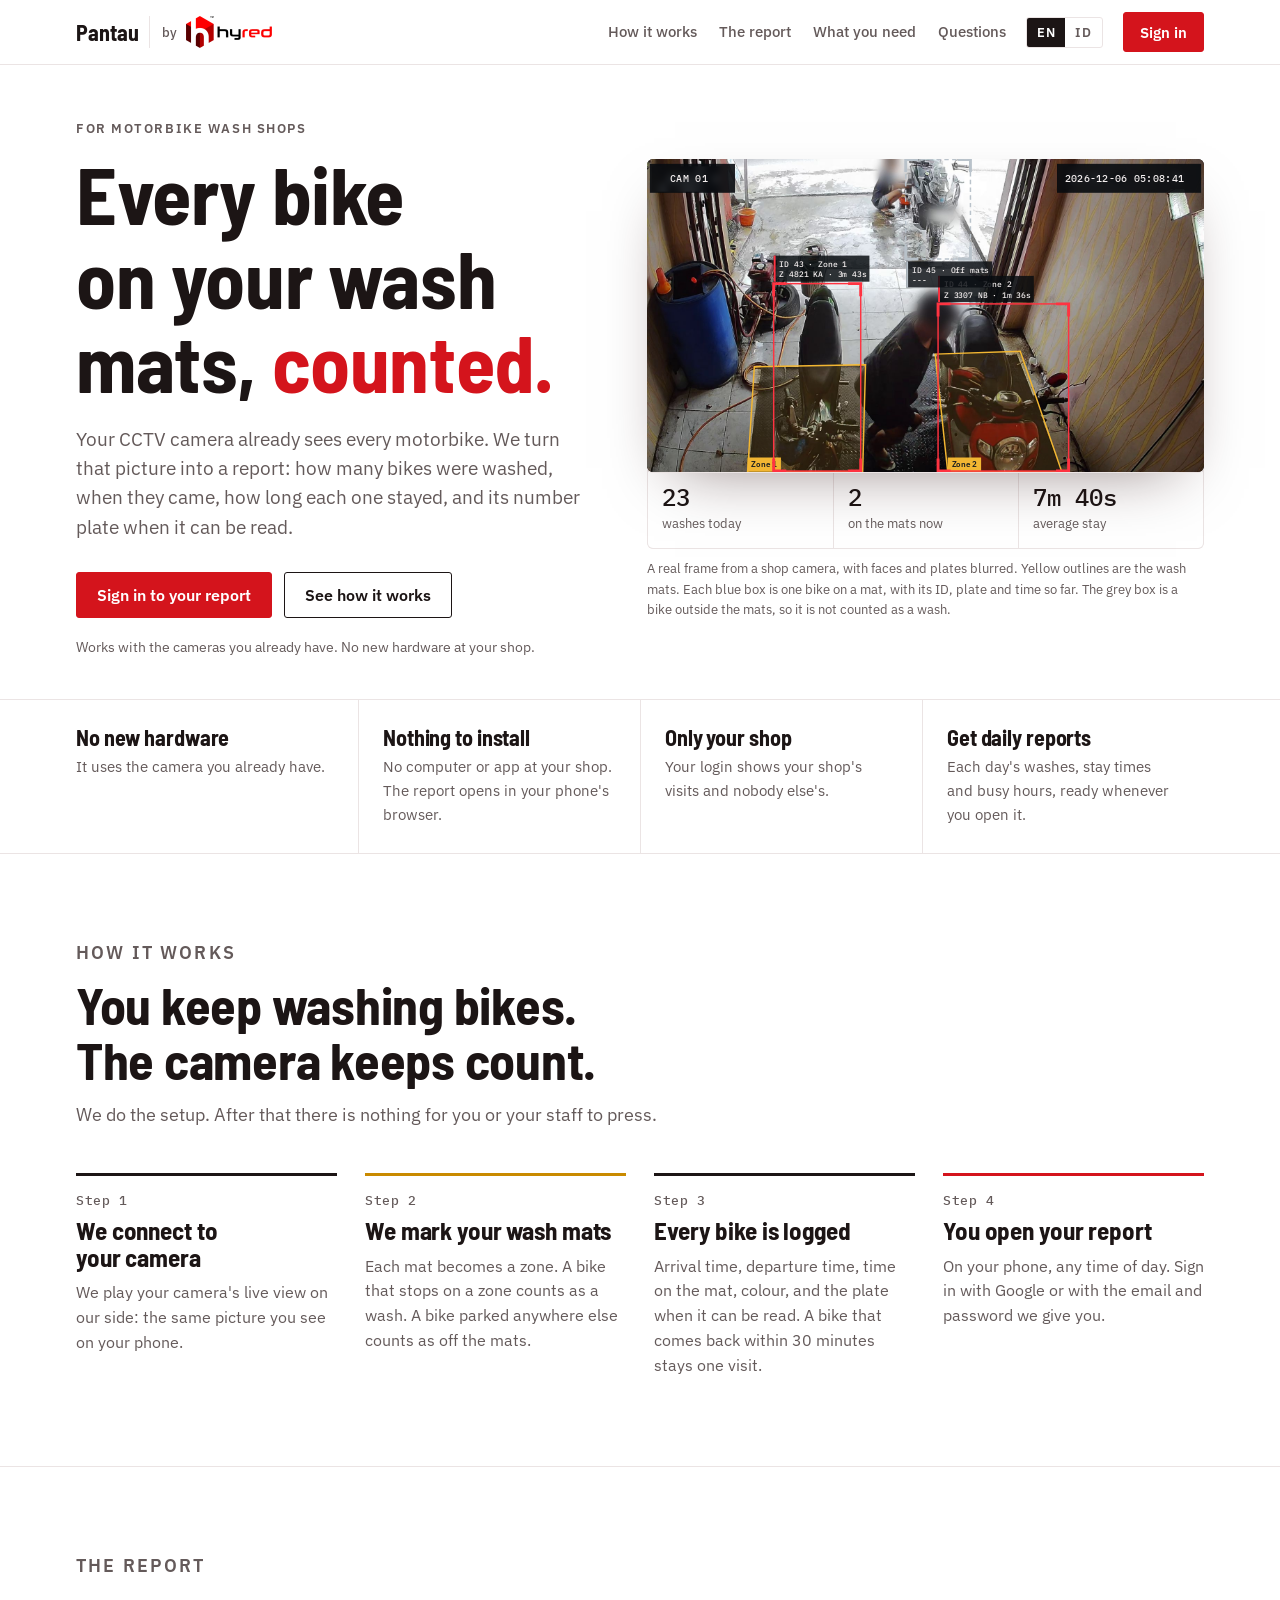
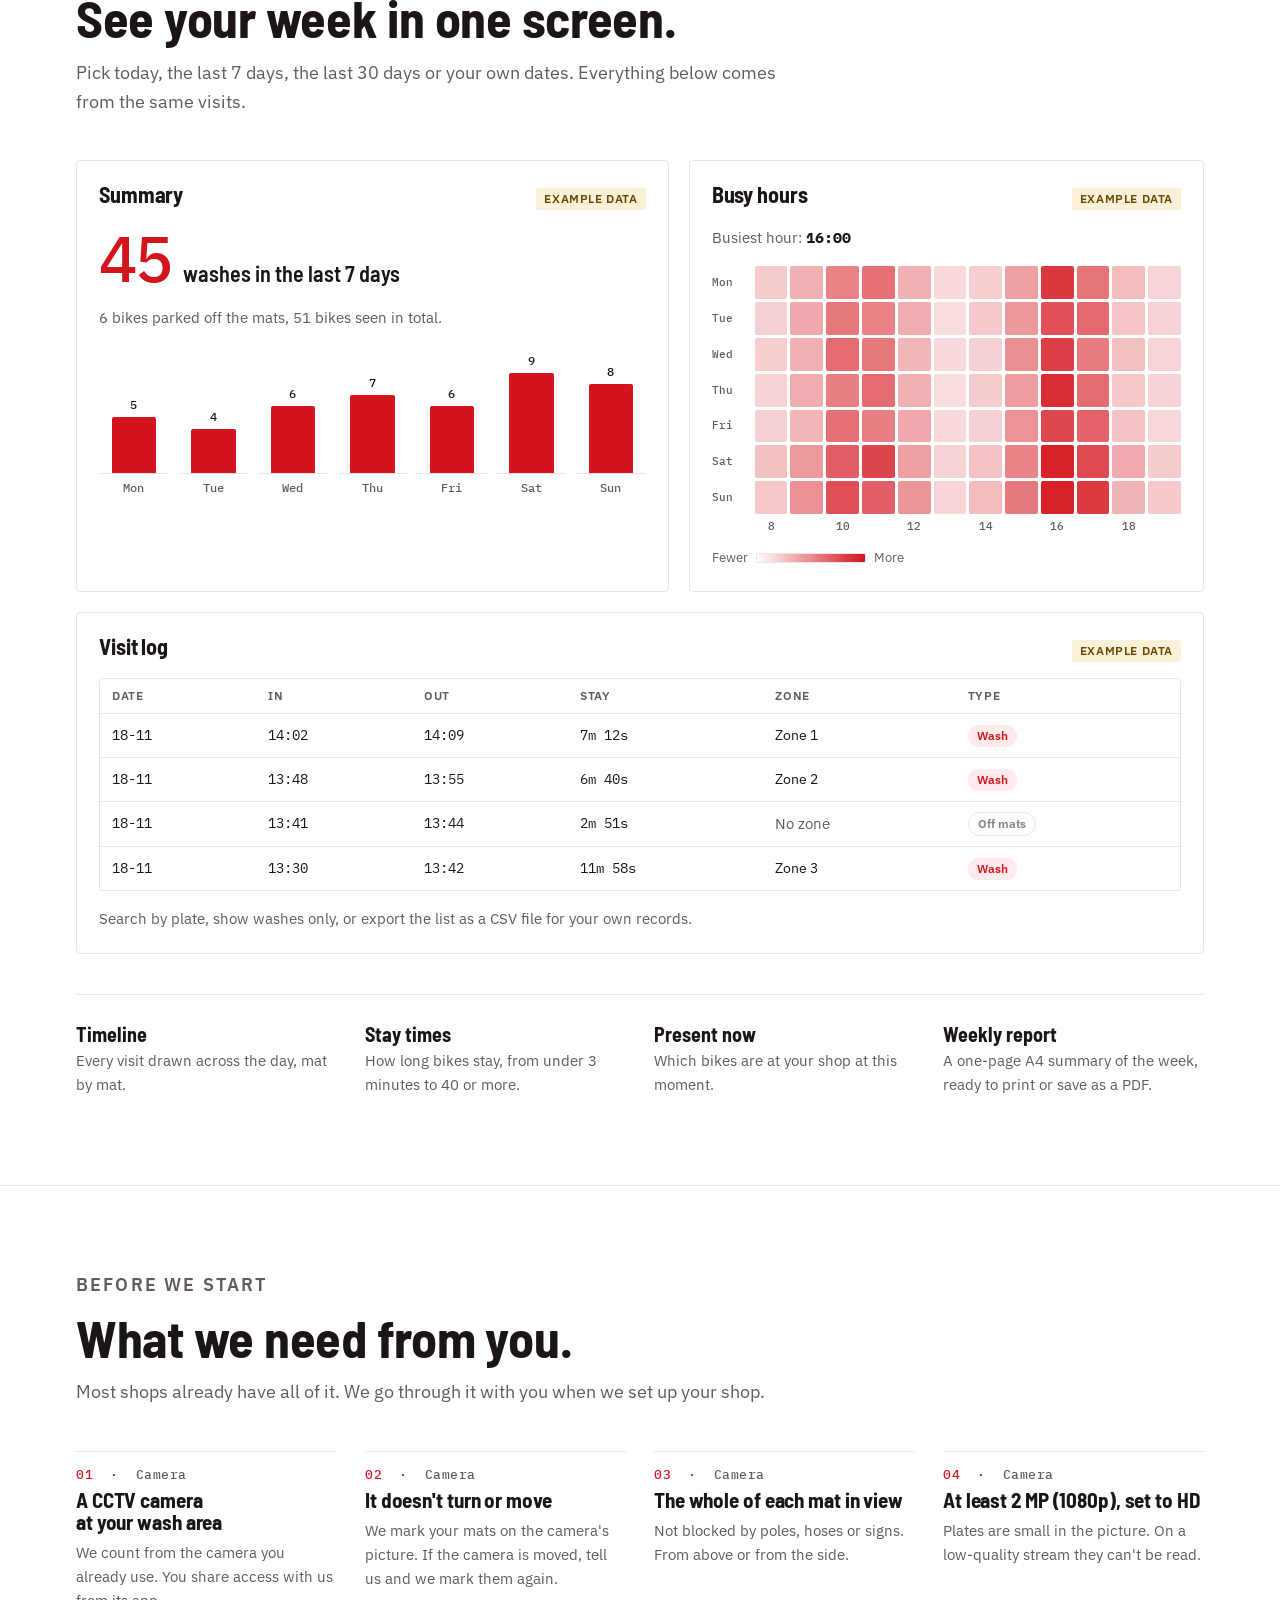
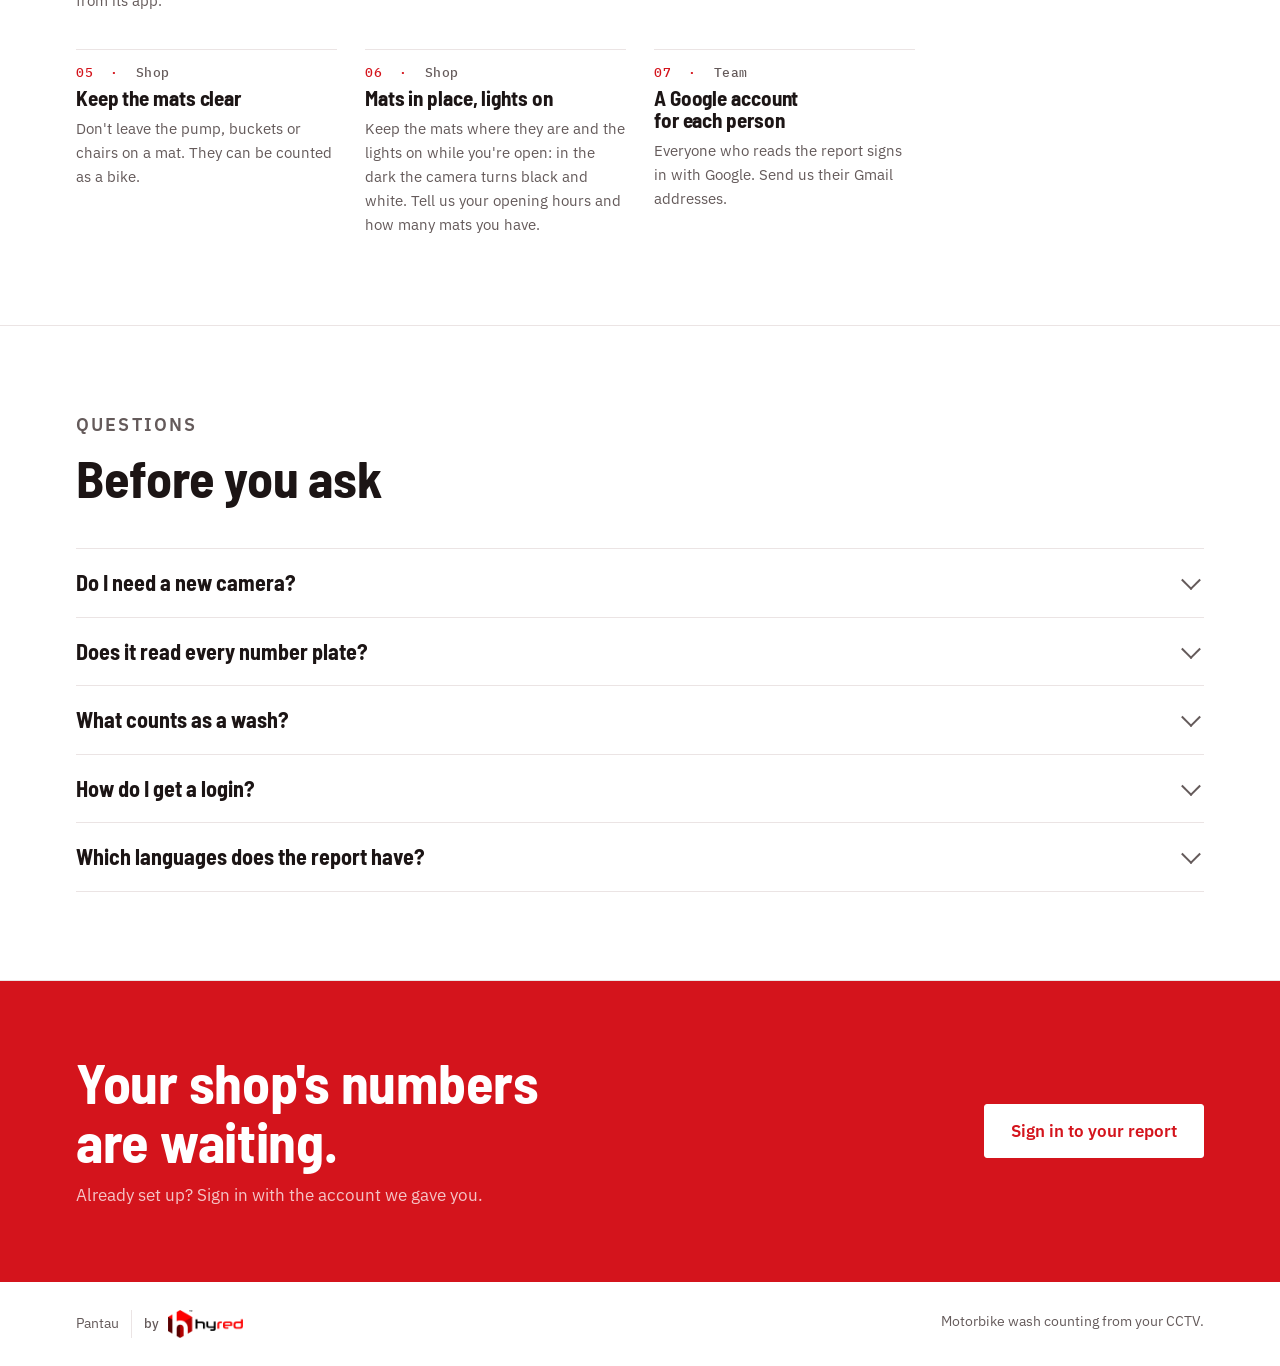
==== commit efcc8c9c: "Landing page: drop the privacy section and every DMSS mention - Remove the "Your numbers are yours" " ====
--- a/landing.html
+++ b/landing.html
@@ -132,7 +132,6 @@
 @media (max-width:560px){.steps{grid-template-columns:minmax(0,1fr)}}
 
 /* requirements: what the shop owner provides */
-.req-sec{border-top:1px solid var(--line)}
 .reqs{list-style:none;margin:0;padding:0;display:grid;grid-template-columns:repeat(4,minmax(0,1fr));gap:36px 28px;counter-reset:req}
 .reqs li{counter-increment:req;display:grid;gap:8px;align-content:start;padding-top:16px;border-top:1px solid var(--line);min-width:0}
 .req-tag{font:500 13px/1 var(--mono);color:var(--muted);letter-spacing:.04em}
@@ -185,13 +184,6 @@
 .tabs b{font:700 20px/1.1 var(--display)}
 .tabs span{color:var(--muted);font-size:15px}
 
-/* privacy */
-.split{display:grid;grid-template-columns:minmax(0,1fr) minmax(0,1fr);gap:56px;align-items:start}
-@media (max-width:900px){.split{grid-template-columns:minmax(0,1fr);gap:32px}}
-.checks{list-style:none;margin:0;padding:0;display:grid;border-bottom:1px solid var(--line)}
-.checks li{padding-block:18px;border-top:1px solid var(--line)}
-.checks b{display:block;font:700 21px/1.2 var(--display);margin-bottom:4px}
-.checks span{color:var(--muted);font-size:15.5px}
 
 /* faq */
 .faq{display:grid;gap:0;border-top:1px solid var(--line)}
@@ -257,7 +249,7 @@
           <a class="btn" href="#how" data-i18n="ctaHow">See how it works</a>
         </div>
         <p class="small rise d4">
-          <span data-i18n="smallNote">Works with the cameras you already watch in the DMSS app. No new hardware at your shop.</span>
+          <span data-i18n="smallNote">Works with the cameras you already have. No new hardware at your shop.</span>
         </p>
       </div>
 
@@ -290,7 +282,7 @@
         <p data-i18n="howP">We do the setup. After that there is nothing for you or your staff to press.</p>
       </div>
       <ol class="steps">
-        <li><h3 data-i18n="s1h">We connect to your camera</h3><p data-i18n="s1p">We play your camera's live view on our side: the same picture you see in the DMSS app.</p></li>
+        <li><h3 data-i18n="s1h">We connect to your camera</h3><p data-i18n="s1p">We play your camera's live view on our side: the same picture you see on your phone.</p></li>
         <li><h3 data-i18n="s2h">We mark your wash mats</h3><p data-i18n="s2p">Each mat becomes a zone. A bike that stops on a zone counts as a wash. A bike parked anywhere else counts as off the mats.</p></li>
         <li><h3 data-i18n="s3h">Every bike is logged</h3><p data-i18n="s3p">Arrival time, departure time, time on the mat, colour, and the plate when it can be read. A bike that comes back within 30 minutes stays one visit.</p></li>
         <li><h3 data-i18n="s4h">You open your report</h3><p data-i18n="s4p">On your phone, any time of day. Sign in with Google or with the email and password we give you.</p></li>
@@ -349,22 +341,7 @@
     </div>
   </section>
 
-  <section class="sec" id="privacy">
-    <div class="wrap split">
-      <div class="sec-head" style="margin-bottom:0">
-        <p class="eyebrow" data-i18n="privEye">Your data</p>
-        <h2 data-i18n="privH">Your numbers are yours.</h2>
-        <p data-i18n="privP">Each shop gets its own login. Nobody else's report can open your shop, and yours can't open theirs.</p>
-      </div>
-      <ul class="checks">
-        <li><div><b data-i18n="c1b">One shop per login</b><span data-i18n="c1s">Your account is tied to your shop. The report only reads that shop's visits.</span></div></li>
-        <li><div><b data-i18n="c2b">Google sign-in</b><span data-i18n="c2s">Everyone signs in with their own Google account. We add the accounts for your shop.</span></div></li>
-        <li><div><b data-i18n="c3b">Read it, don't run it</b><span data-i18n="c3s">The counting runs on our side. Your camera and DVR settings stay as they are.</span></div></li>
-      </ul>
-    </div>
-  </section>
-
-  <section class="sec req-sec" id="needs">
+  <section class="sec" id="needs">
     <div class="wrap">
       <div class="sec-head">
         <p class="eyebrow" data-i18n="reqEye">Before we start</p>
@@ -372,11 +349,10 @@
         <p data-i18n="reqP">Most shops already have all of it. We go through it with you when we set up your shop.</p>
       </div>
       <ol class="reqs">
-        <li><span class="req-tag" data-i18n="gCam">Camera</span><h3 data-i18n="r1b">A camera you can watch in DMSS</h3><p data-i18n="r1s">We count from the camera you already use. You share access with us in the app.</p></li>
+        <li><span class="req-tag" data-i18n="gCam">Camera</span><h3 data-i18n="r1b">A CCTV camera at your wash area</h3><p data-i18n="r1s">We count from the camera you already use. You share access with us from its app.</p></li>
         <li><span class="req-tag" data-i18n="gCam">Camera</span><h3 data-i18n="r2b">It doesn't turn or move</h3><p data-i18n="r2s">We mark your mats on the camera's picture. If the camera is moved, tell us and we mark them again.</p></li>
         <li><span class="req-tag" data-i18n="gCam">Camera</span><h3 data-i18n="r3b">The whole of each mat in view</h3><p data-i18n="r3s">Not blocked by poles, hoses or signs. From above or from the side.</p></li>
         <li><span class="req-tag" data-i18n="gCam">Camera</span><h3 data-i18n="r4b">At least 2 MP (1080p), set to HD</h3><p data-i18n="r4s">Plates are small in the picture. On a low-quality stream they can't be read.</p></li>
-        <li><span class="req-tag" data-i18n="gCam">Camera</span><h3 data-i18n="r5b">Online while you're open</h3><p data-i18n="r5s">A steady internet connection at the shop. While the camera is offline, bikes aren't counted.</p></li>
         <li><span class="req-tag" data-i18n="gShop">Shop</span><h3 data-i18n="r6b">Keep the mats clear</h3><p data-i18n="r6s">Don't leave the pump, buckets or chairs on a mat. They can be counted as a bike.</p></li>
         <li><span class="req-tag" data-i18n="gShop">Shop</span><h3 data-i18n="r7b">Mats in place, lights on</h3><p data-i18n="r7s">Keep the mats where they are and the lights on while you're open: in the dark the camera turns black and white. Tell us your opening hours and how many mats you have.</p></li>
         <li><span class="req-tag" data-i18n="gTeam">Team</span><h3 data-i18n="r8b">A Google account for each person</h3><p data-i18n="r8s">Everyone who reads the report signs in with Google. Send us their Gmail addresses.</p></li>
@@ -388,7 +364,7 @@
     <div class="wrap">
       <div class="sec-head"><p class="eyebrow" data-i18n="faqEye">Questions</p><h2 data-i18n="faqH">Before you ask</h2></div>
       <div class="faq">
-        <details><summary data-i18n="q1">Do I need a new camera?</summary><p data-i18n="a1">No. If you can watch your wash area in the DMSS app today, we can count from that camera. It should see the whole of each mat from above or from the side.</p></details>
+        <details><summary data-i18n="q1">Do I need a new camera?</summary><p data-i18n="a1">No. If you can watch your wash area on your phone today, we can count from that camera. It should see the whole of each mat from above or from the side.</p></details>
         <details><summary data-i18n="q2">Does it read every number plate?</summary><p data-i18n="a2">No. It reads a plate when the camera sees it clearly enough. A bike whose plate can't be read is still counted, with its colour and times.</p></details>
         <details><summary data-i18n="q3">What counts as a wash?</summary><p data-i18n="a3">A bike that stops inside one of your mat zones. A bike that parks outside the zones is listed as off the mats, so it doesn't inflate your wash count.</p></details>
         <details><summary data-i18n="q4">How do I get a login?</summary><p data-i18n="a4">We set it up with your shop. Send us the Google account (Gmail) of each person who needs the report and we add them. Then press Sign in on this page.</p></details>
@@ -432,7 +408,7 @@
       eyebrow: 'Untuk usaha cuci motor', h1a: 'Setiap motor di area cuci Anda,', h1b: 'tercatat.',
       lede: 'Kamera CCTV Anda sudah melihat setiap motor. Kami mengubah gambarnya menjadi laporan: berapa motor yang dicuci, kapan datang, berapa lama tiap motor, dan plat nomornya jika terbaca.',
       ctaSignIn: 'Masuk ke laporan Anda', ctaHow: 'Lihat cara kerjanya',
-      smallNote: 'Bisa dipakai dengan kamera yang sudah Anda lihat di aplikasi DMSS. Tanpa alat baru di toko.',
+      smallNote: 'Bisa dipakai dengan kamera yang sudah Anda punya. Tanpa alat baru di toko.',
       tWash: 'motor dicuci hari ini', tNow: 'di area cuci sekarang', tAvg: 'rata-rata durasi',
       caption: 'Gambar asli dari kamera toko, wajah dan plat disamarkan. Garis kuning adalah area cuci. Tiap kotak biru adalah satu motor di area cuci, dengan ID, plat, dan lamanya sejauh ini. Kotak abu-abu adalah motor di luar area cuci, jadi tidak dihitung sebagai cucian.',
       f1h: 'Tanpa alat baru', f1p: 'Memakai kamera yang sudah Anda punya.',
@@ -441,7 +417,7 @@
       f4h: 'Dapatkan laporan harian', f4p: 'Jumlah cucian, durasi, dan jam sibuk setiap hari, siap kapan pun Anda buka.',
       howEye: 'Cara kerja', howH: 'Anda tetap mencuci motor. Kamera yang menghitung.',
       howP: 'Kami yang memasang. Setelah itu, tidak ada yang perlu Anda atau karyawan tekan.',
-      s1h: 'Kami terhubung ke kamera Anda', s1p: 'Kami memutar tampilan langsung kamera Anda di sisi kami: gambar yang sama dengan yang Anda lihat di aplikasi DMSS.',
+      s1h: 'Kami terhubung ke kamera Anda', s1p: 'Kami memutar tampilan langsung kamera Anda di sisi kami: gambar yang sama dengan yang Anda lihat di HP Anda.',
       s2h: 'Kami tandai area cuci', s2p: 'Setiap alas cuci menjadi satu zona. Motor yang berhenti di zona dihitung sebagai cucian. Motor yang parkir di tempat lain dihitung di luar area cuci.',
       s3h: 'Setiap motor tercatat', s3p: 'Waktu masuk, waktu keluar, lama di area cuci, warna, dan plat jika terbaca. Motor yang kembali dalam 30 menit tetap dihitung satu kunjungan.',
       s4h: 'Anda buka laporannya', s4p: 'Dari HP, kapan saja. Masuk dengan Google atau dengan email dan kata sandi dari kami.',
@@ -457,24 +433,18 @@
       t2: 'Durasi', t2p: 'Berapa lama motor tinggal, dari di bawah 3 menit sampai 40 menit atau lebih.',
       t3: 'Di lokasi sekarang', t3p: 'Motor mana saja yang ada di toko Anda saat ini.',
       t4: 'Laporan mingguan', t4p: 'Ringkasan seminggu dalam satu halaman A4, siap dicetak atau disimpan sebagai PDF.',
-      privEye: 'Data Anda', privH: 'Angka Anda milik Anda.',
-      privP: 'Setiap toko punya akun sendiri. Laporan toko lain tidak bisa membuka toko Anda, dan sebaliknya.',
-      c1b: 'Satu toko per akun', c1s: 'Akun Anda terhubung ke toko Anda. Laporan hanya membaca kunjungan toko itu.',
-      c2b: 'Masuk dengan Google', c2s: 'Setiap orang masuk dengan akun Google sendiri. Kami tambahkan akunnya untuk toko Anda.',
-      c3b: 'Cukup dibaca', c3s: 'Penghitungan berjalan di sisi kami. Pengaturan kamera dan DVR Anda tidak diubah.',
       reqEye: 'Sebelum mulai', reqH: 'Yang kami perlukan dari Anda.',
       reqP: 'Kebanyakan toko sudah punya semuanya. Kami periksa bersama Anda saat memasang toko Anda.',
       gCam: 'Kamera', gShop: 'Toko', gTeam: 'Tim',
-      r1b: 'Kamera yang bisa dilihat di DMSS', r1s: 'Kami menghitung dari kamera yang sudah Anda pakai. Anda bagikan aksesnya ke kami lewat aplikasi.',
+      r1b: 'Kamera CCTV di area cuci', r1s: 'Kami menghitung dari kamera yang sudah Anda pakai. Anda bagikan aksesnya ke kami lewat aplikasinya.',
       r2b: 'Posisi kamera tetap', r2s: 'Alas cuci kami tandai di gambar kamera. Jika kamera bergeser, beri tahu kami agar kami tandai ulang.',
       r3b: 'Setiap alas cuci terlihat penuh', r3s: 'Tidak tertutup tiang, selang, atau papan. Dari atas atau dari samping.',
       r4b: 'Minimal 2 MP (1080p), mode HD', r4s: 'Plat nomor terlihat kecil di gambar. Dengan kualitas rendah, plat tidak bisa terbaca.',
-      r5b: 'Online selama toko buka', r5s: 'Internet stabil di toko. Selama kamera offline, motor tidak terhitung.',
       r6b: 'Alas cuci tetap kosong', r6s: 'Jangan tinggalkan pompa, ember, atau kursi di atas alas. Benda itu bisa terhitung sebagai motor.',
       r7b: 'Alas di tempatnya, lampu menyala', r7s: 'Biarkan alas di posisinya dan lampu menyala selama buka: saat gelap kamera jadi hitam putih. Beri tahu kami jam buka dan jumlah alas cuci Anda.',
       r8b: 'Akun Google untuk tiap orang', r8s: 'Setiap orang yang membaca laporan masuk dengan Google. Kirim alamat Gmail mereka ke kami.',
       faqEye: 'Pertanyaan', faqH: 'Yang sering ditanyakan',
-      q1: 'Apakah perlu kamera baru?', a1: 'Tidak. Jika hari ini Anda bisa melihat area cuci di aplikasi DMSS, kami bisa menghitung dari kamera itu. Kamera harus melihat seluruh alas cuci dari atas atau dari samping.',
+      q1: 'Apakah perlu kamera baru?', a1: 'Tidak. Jika hari ini Anda bisa melihat area cuci dari HP, kami bisa menghitung dari kamera itu. Kamera harus melihat seluruh alas cuci dari atas atau dari samping.',
       q2: 'Apakah semua plat nomor terbaca?', a2: 'Tidak. Plat dibaca jika kamera melihatnya cukup jelas. Motor yang platnya tidak terbaca tetap dihitung, lengkap dengan warna dan waktunya.',
       q3: 'Apa yang dihitung sebagai cucian?', a3: 'Motor yang berhenti di dalam salah satu zona area cuci. Motor yang parkir di luar zona dicatat sebagai di luar area cuci, jadi tidak menambah jumlah cucian.',
       q4: 'Bagaimana cara dapat akun?', a4: 'Kami siapkan saat memasang toko Anda. Kirim akun Google (Gmail) setiap orang yang perlu laporan, lalu kami tambahkan. Setelah itu tekan Masuk di halaman ini.',
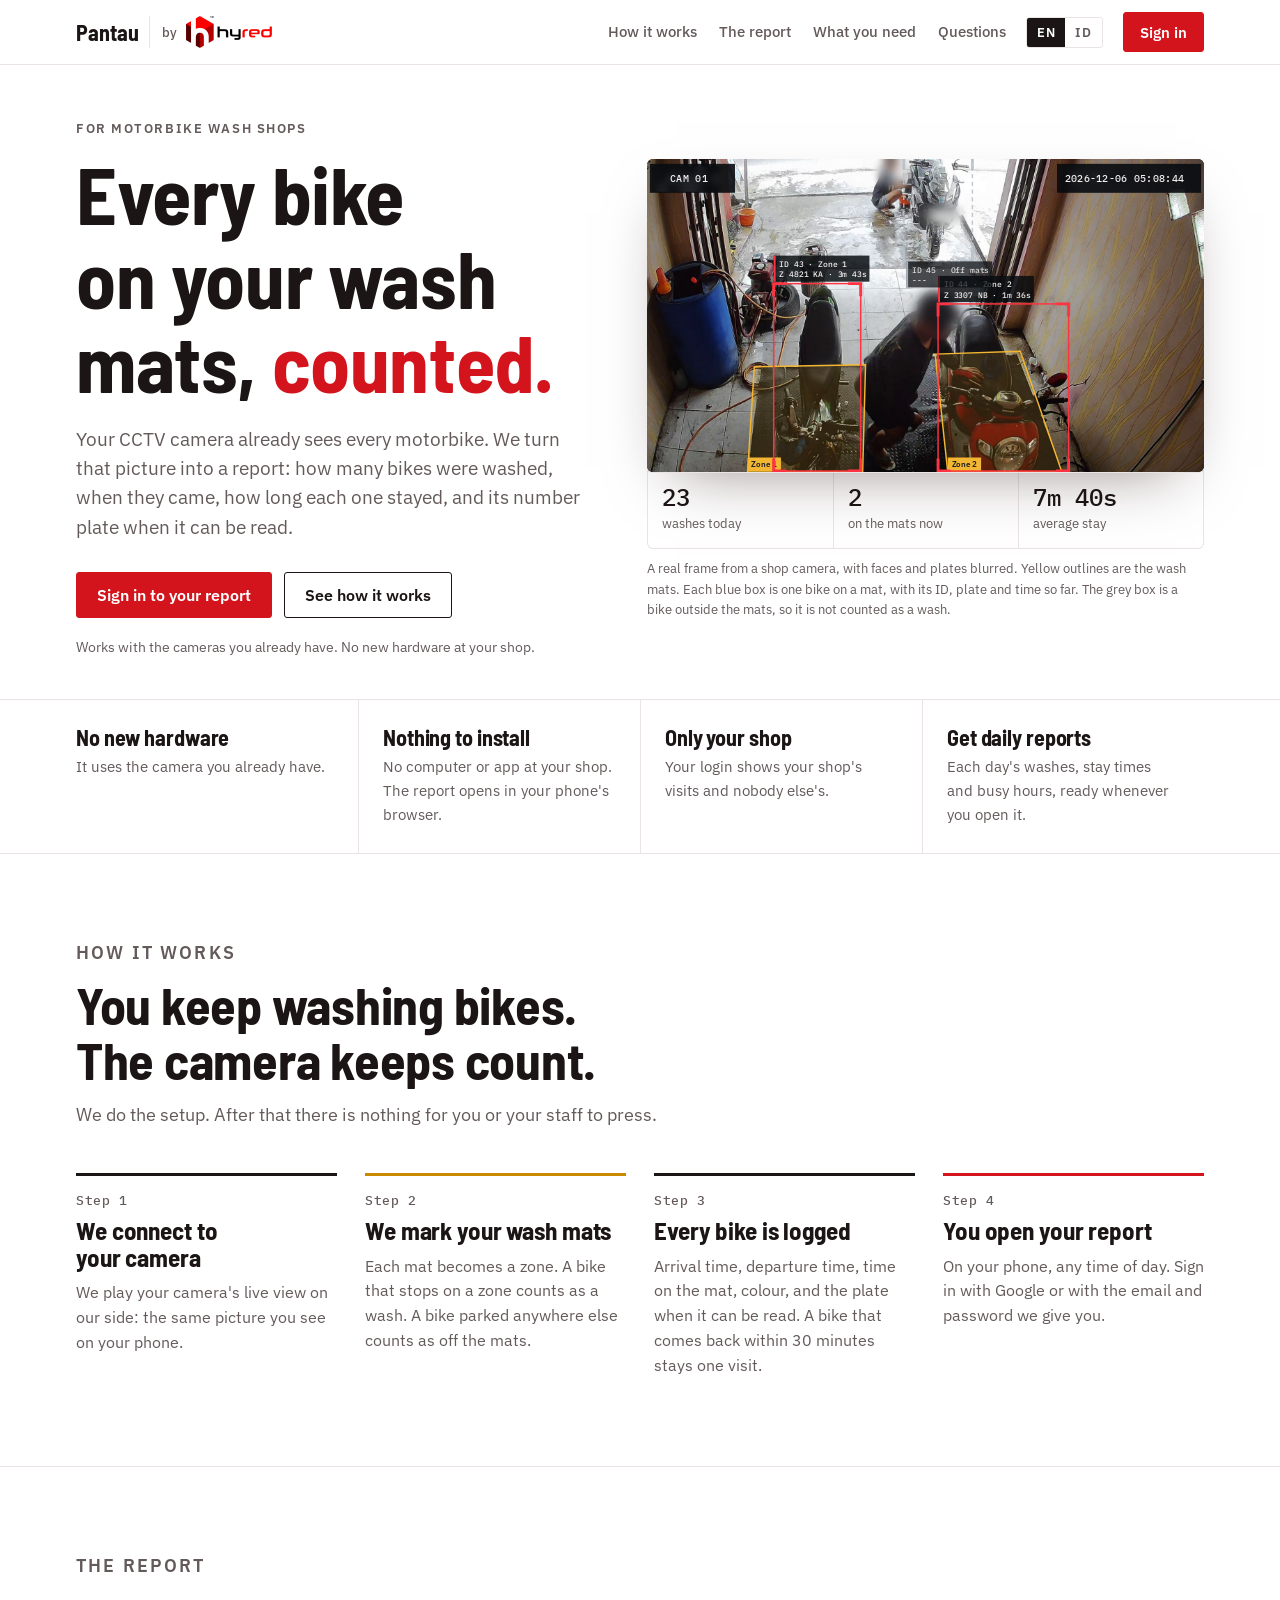
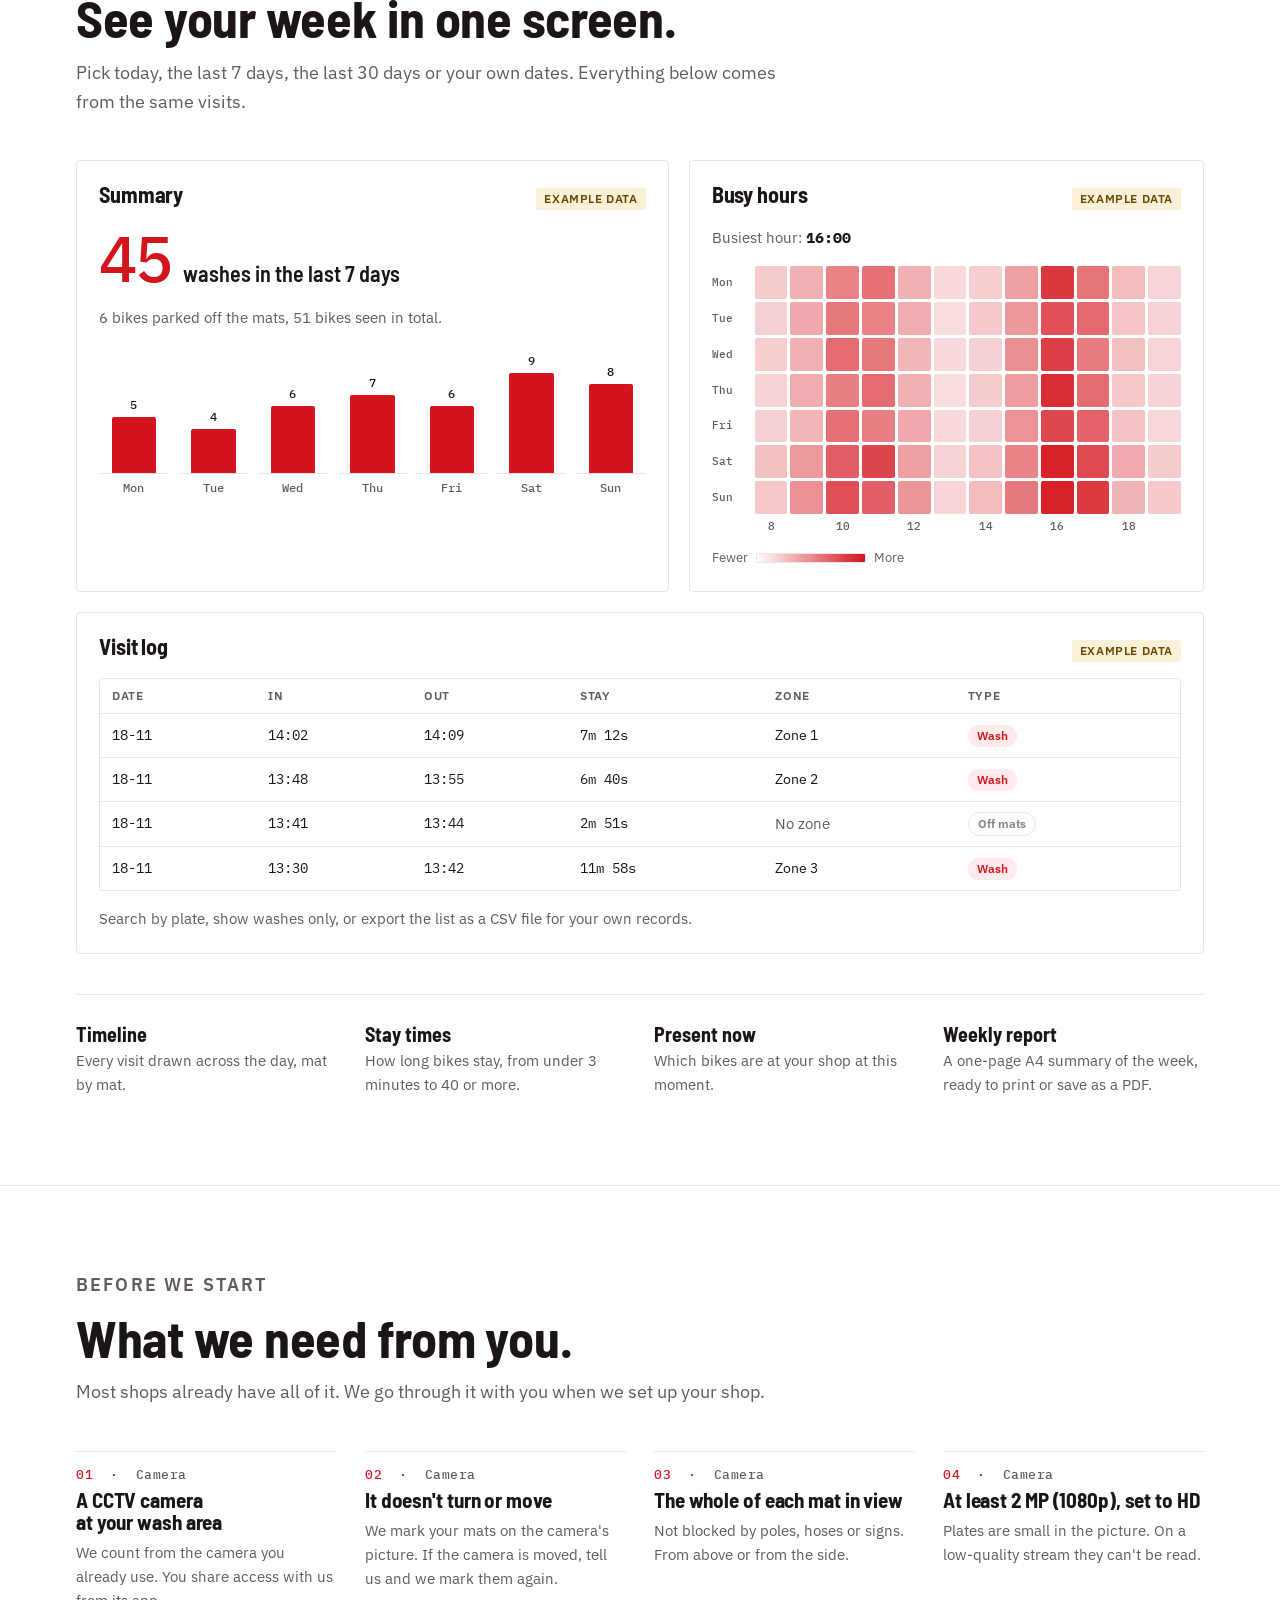
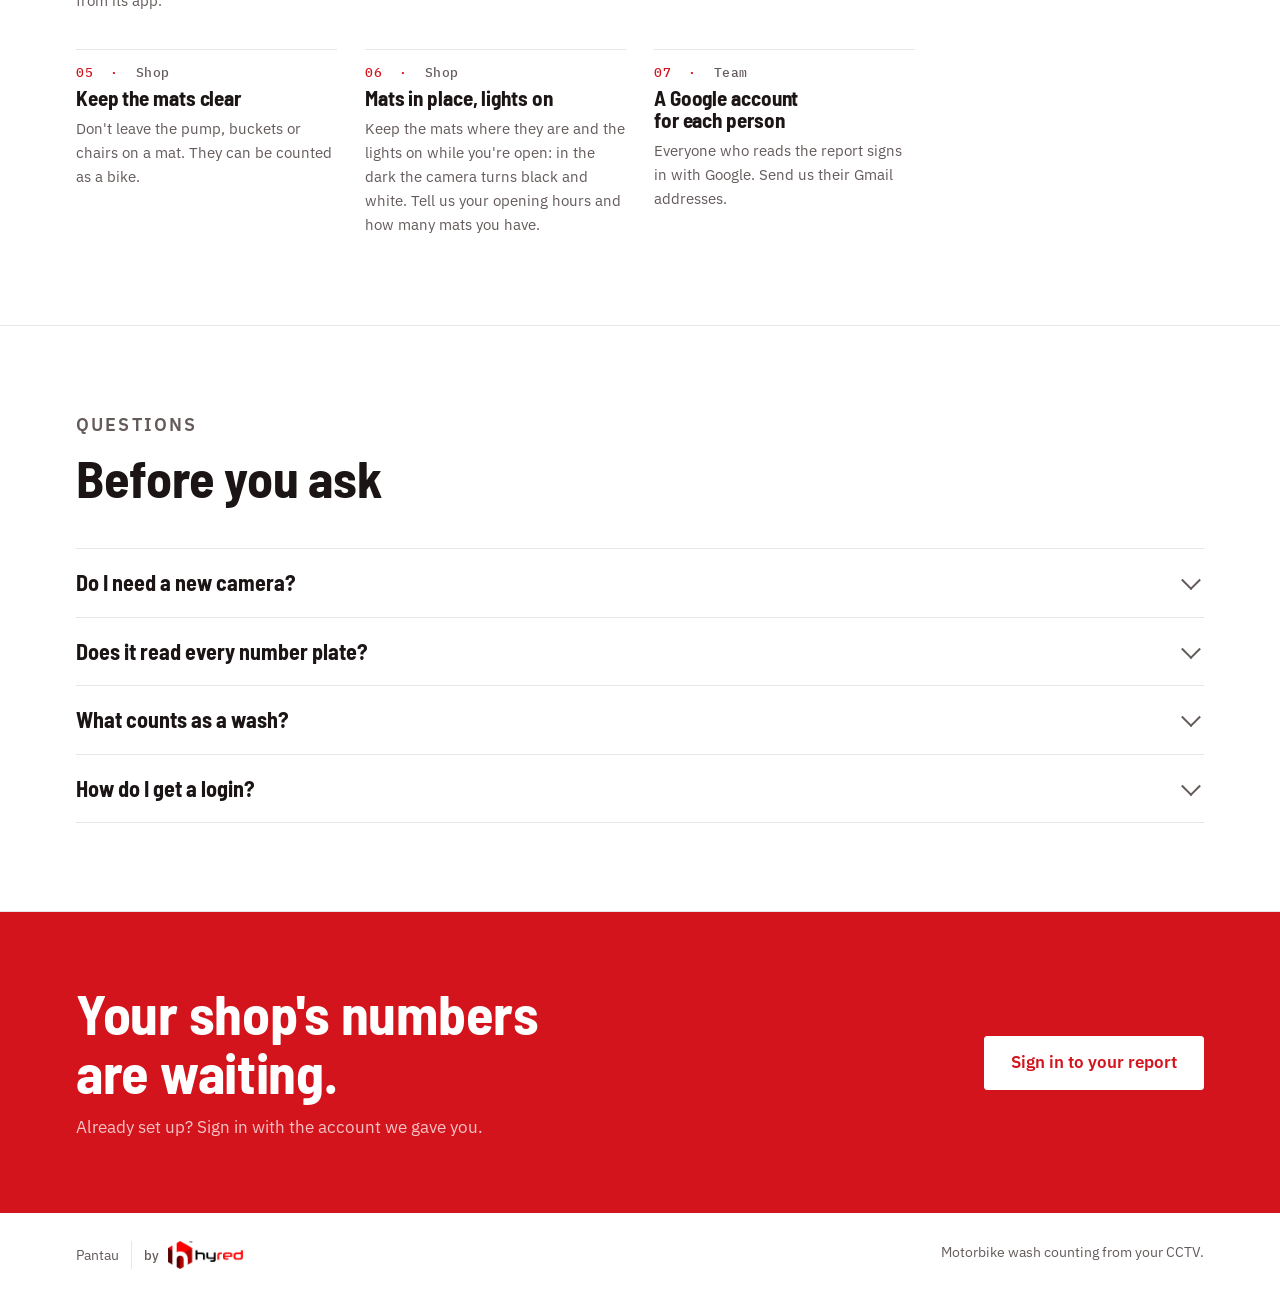
==== commit 407d5b03: "Landing page: drop the "Which languages" question Co-Authored-By: Claude Opus 5.5 <noreply@anthropic" ====
--- a/landing.html
+++ b/landing.html
@@ -368,7 +368,6 @@
         <details><summary data-i18n="q2">Does it read every number plate?</summary><p data-i18n="a2">No. It reads a plate when the camera sees it clearly enough. A bike whose plate can't be read is still counted, with its colour and times.</p></details>
         <details><summary data-i18n="q3">What counts as a wash?</summary><p data-i18n="a3">A bike that stops inside one of your mat zones. A bike that parks outside the zones is listed as off the mats, so it doesn't inflate your wash count.</p></details>
         <details><summary data-i18n="q4">How do I get a login?</summary><p data-i18n="a4">We set it up with your shop. Send us the Google account (Gmail) of each person who needs the report and we add them. Then press Sign in on this page.</p></details>
-        <details><summary data-i18n="q5">Which languages does the report have?</summary><p data-i18n="a5">English and Bahasa Indonesia. Switch at the top of the report at any time.</p></details>
       </div>
     </div>
   </section>
@@ -448,7 +447,6 @@
       q2: 'Apakah semua plat nomor terbaca?', a2: 'Tidak. Plat dibaca jika kamera melihatnya cukup jelas. Motor yang platnya tidak terbaca tetap dihitung, lengkap dengan warna dan waktunya.',
       q3: 'Apa yang dihitung sebagai cucian?', a3: 'Motor yang berhenti di dalam salah satu zona area cuci. Motor yang parkir di luar zona dicatat sebagai di luar area cuci, jadi tidak menambah jumlah cucian.',
       q4: 'Bagaimana cara dapat akun?', a4: 'Kami siapkan saat memasang toko Anda. Kirim akun Google (Gmail) setiap orang yang perlu laporan, lalu kami tambahkan. Setelah itu tekan Masuk di halaman ini.',
-      q5: 'Laporan tersedia dalam bahasa apa?', a5: 'Bahasa Inggris dan Bahasa Indonesia. Ganti kapan saja di bagian atas laporan.',
       closeH: 'Angka toko Anda sudah menunggu.', closeP: 'Sudah dipasang? Masuk dengan akun dari kami.',
       foot: 'Penghitungan cuci motor dari CCTV Anda.'
     }
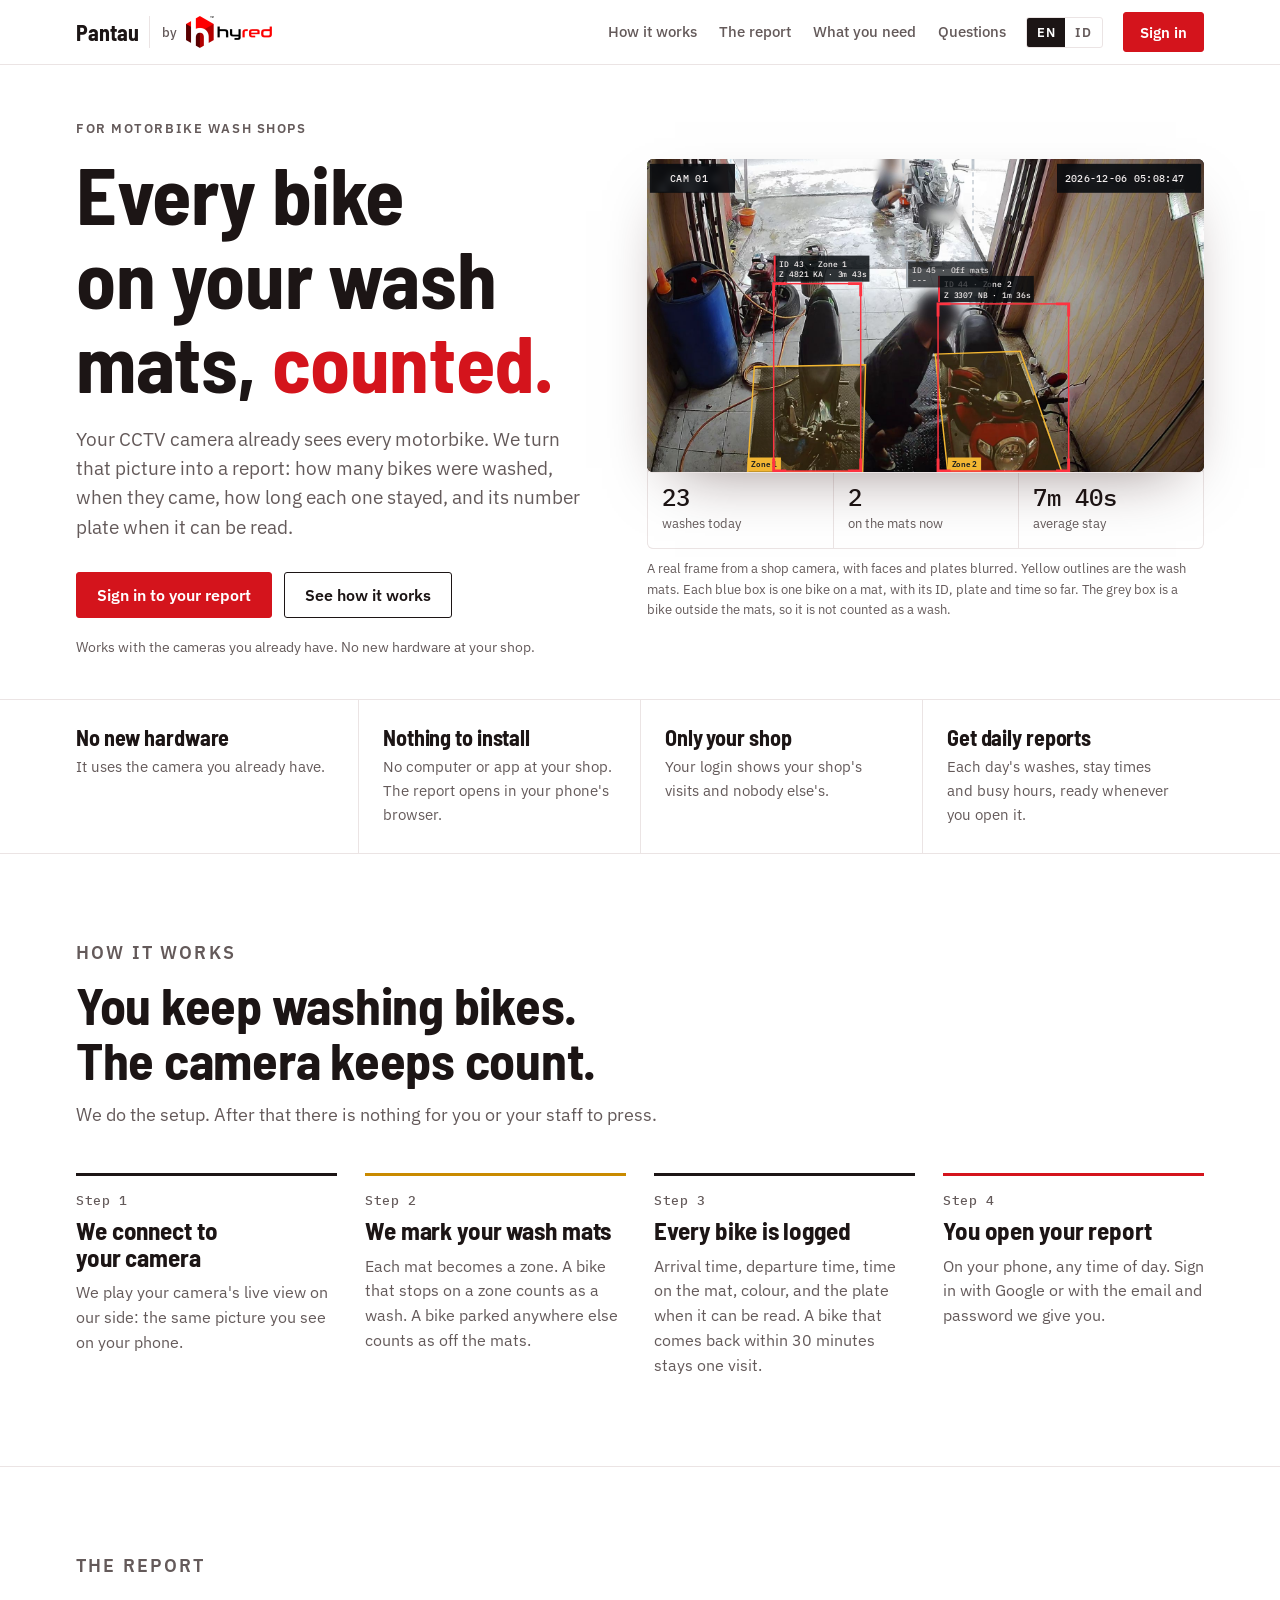
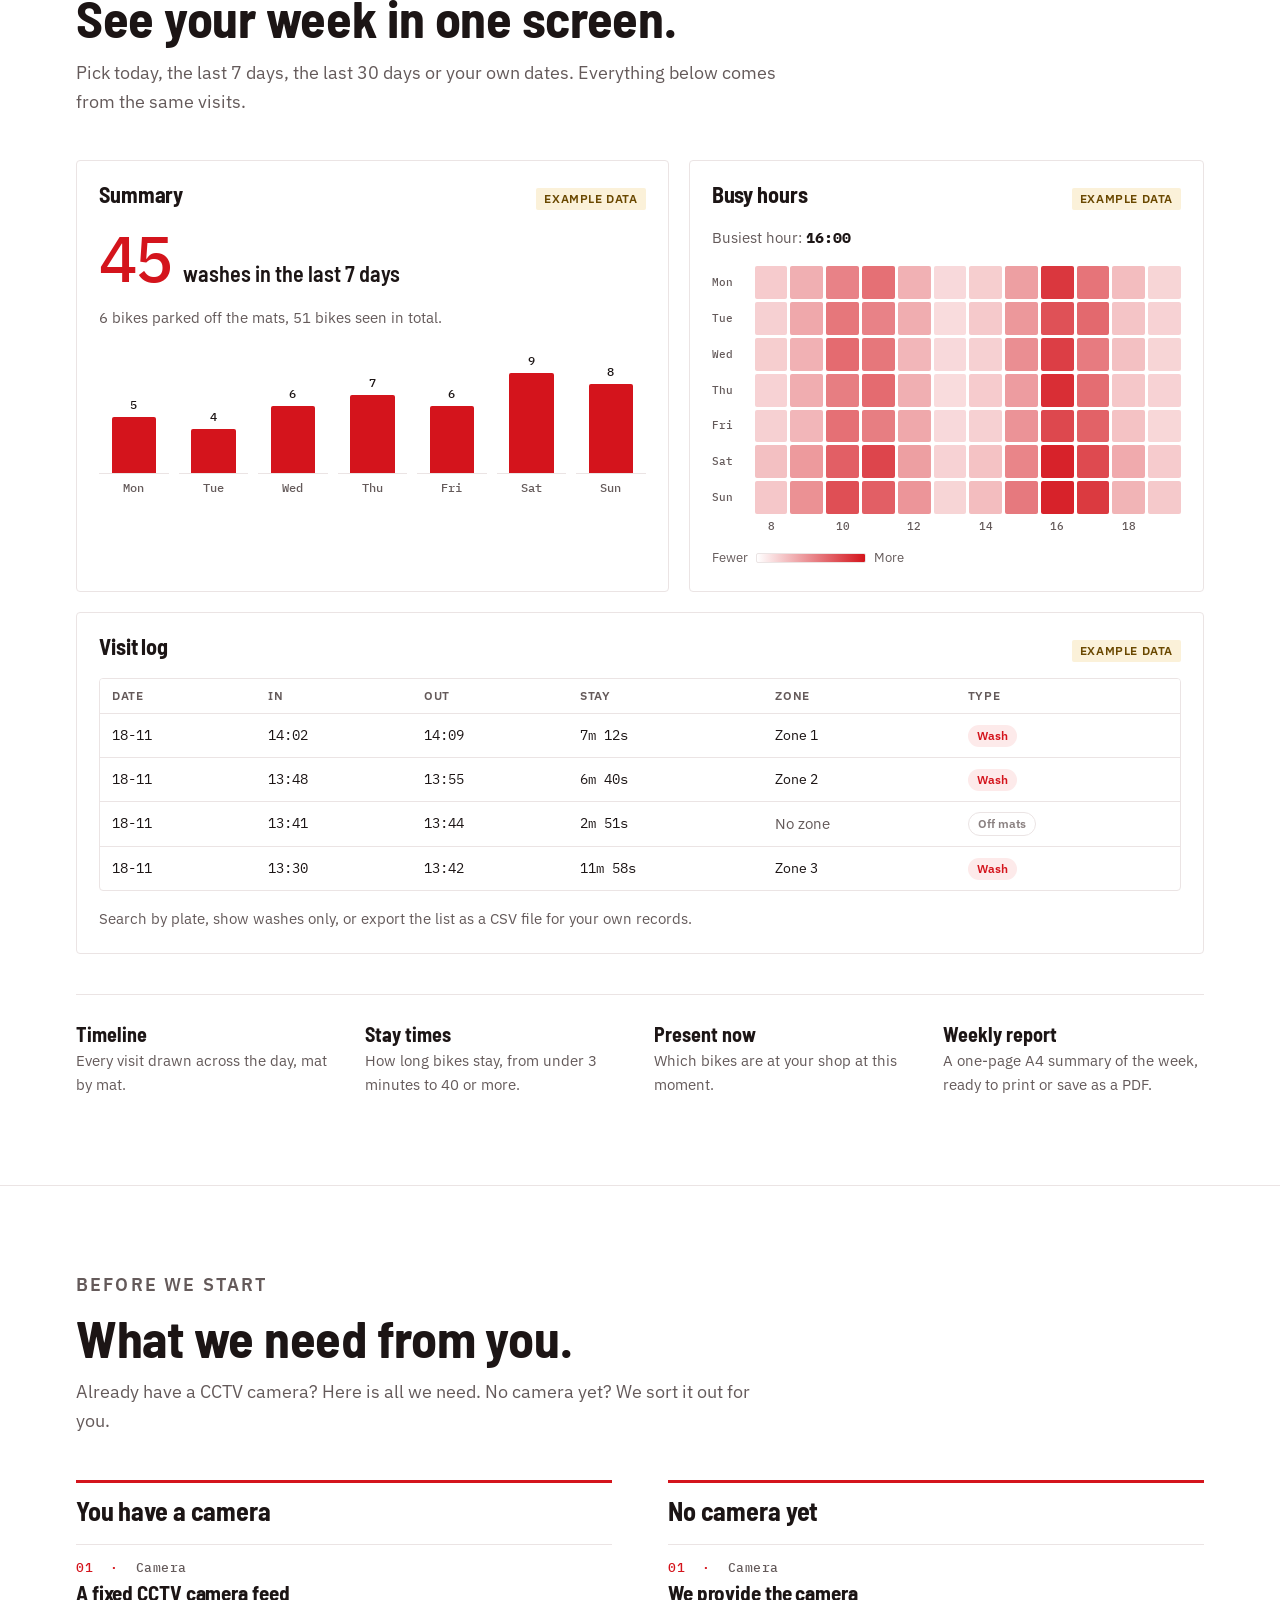
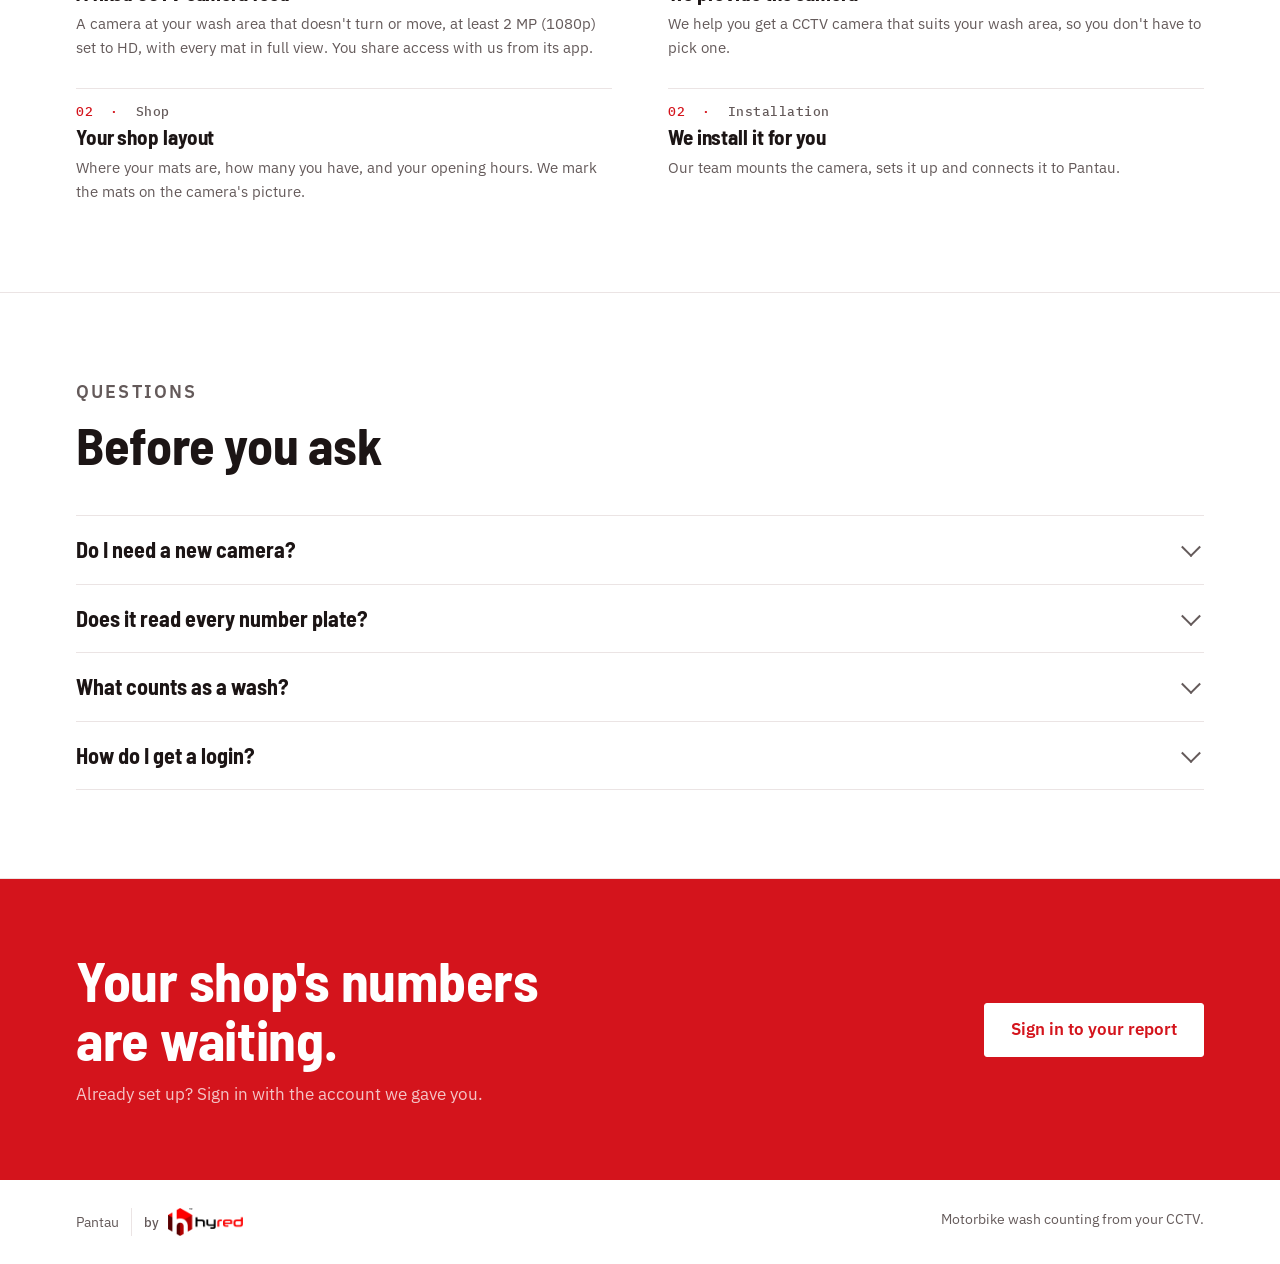
==== commit 80813382: "Landing page: split "Before we start" into "You have a camera" and "No camera yet" Co-Authored-By: C" ====
--- a/landing.html
+++ b/landing.html
@@ -140,6 +140,11 @@
 .reqs p{color:var(--muted);font-size:15px}
 @media (max-width:980px){.reqs{grid-template-columns:repeat(2,minmax(0,1fr))}}
 @media (max-width:560px){.reqs{grid-template-columns:minmax(0,1fr);gap:28px}}
+.req-groups{display:grid;grid-template-columns:repeat(2,minmax(0,1fr));gap:40px 56px}
+.req-group{display:grid;gap:20px;align-content:start;min-width:0}
+.req-gh{font-size:26px;padding-top:14px;border-top:3px solid var(--wash)}
+.req-groups .reqs{grid-template-columns:minmax(0,1fr);gap:28px}
+@media (max-width:760px){.req-groups{grid-template-columns:minmax(0,1fr)}}
 
 /* report preview */
 .report{background:var(--surface);border-block:1px solid var(--line)}
@@ -346,17 +351,24 @@
       <div class="sec-head">
         <p class="eyebrow" data-i18n="reqEye">Before we start</p>
         <h2 data-i18n="reqH">What we need from you.</h2>
-        <p data-i18n="reqP">Most shops already have all of it. We go through it with you when we set up your shop.</p>
-      </div>
-      <ol class="reqs">
-        <li><span class="req-tag" data-i18n="gCam">Camera</span><h3 data-i18n="r1b">A CCTV camera at your wash area</h3><p data-i18n="r1s">We count from the camera you already use. You share access with us from its app.</p></li>
-        <li><span class="req-tag" data-i18n="gCam">Camera</span><h3 data-i18n="r2b">It doesn't turn or move</h3><p data-i18n="r2s">We mark your mats on the camera's picture. If the camera is moved, tell us and we mark them again.</p></li>
-        <li><span class="req-tag" data-i18n="gCam">Camera</span><h3 data-i18n="r3b">The whole of each mat in view</h3><p data-i18n="r3s">Not blocked by poles, hoses or signs. From above or from the side.</p></li>
-        <li><span class="req-tag" data-i18n="gCam">Camera</span><h3 data-i18n="r4b">At least 2 MP (1080p), set to HD</h3><p data-i18n="r4s">Plates are small in the picture. On a low-quality stream they can't be read.</p></li>
-        <li><span class="req-tag" data-i18n="gShop">Shop</span><h3 data-i18n="r6b">Keep the mats clear</h3><p data-i18n="r6s">Don't leave the pump, buckets or chairs on a mat. They can be counted as a bike.</p></li>
-        <li><span class="req-tag" data-i18n="gShop">Shop</span><h3 data-i18n="r7b">Mats in place, lights on</h3><p data-i18n="r7s">Keep the mats where they are and the lights on while you're open: in the dark the camera turns black and white. Tell us your opening hours and how many mats you have.</p></li>
-        <li><span class="req-tag" data-i18n="gTeam">Team</span><h3 data-i18n="r8b">A Google account for each person</h3><p data-i18n="r8s">Everyone who reads the report signs in with Google. Send us their Gmail addresses.</p></li>
-      </ol>
+        <p data-i18n="reqP">Already have a CCTV camera? Here is all we need. No camera yet? We sort it out for you.</p>
+      </div>
+      <div class="req-groups">
+        <div class="req-group">
+          <h3 class="req-gh" data-i18n="hasCamH">You have a camera</h3>
+          <ol class="reqs">
+            <li><span class="req-tag" data-i18n="gCam">Camera</span><h3 data-i18n="rc1b">A fixed CCTV camera feed</h3><p data-i18n="rc1s">A camera at your wash area that doesn't turn or move, at least 2 MP (1080p) set to HD, with every mat in full view. You share access with us from its app.</p></li>
+            <li><span class="req-tag" data-i18n="gShop">Shop</span><h3 data-i18n="rc2b">Your shop layout</h3><p data-i18n="rc2s">Where your mats are, how many you have, and your opening hours. We mark the mats on the camera's picture.</p></li>
+          </ol>
+        </div>
+        <div class="req-group">
+          <h3 class="req-gh" data-i18n="noCamH">No camera yet</h3>
+          <ol class="reqs">
+            <li><span class="req-tag" data-i18n="gCam">Camera</span><h3 data-i18n="rn1b">We provide the camera</h3><p data-i18n="rn1s">We help you get a CCTV camera that suits your wash area, so you don't have to pick one.</p></li>
+            <li><span class="req-tag" data-i18n="gInstall">Installation</span><h3 data-i18n="rn2b">We install it for you</h3><p data-i18n="rn2s">Our team mounts the camera, sets it up and connects it to Pantau.</p></li>
+          </ol>
+        </div>
+      </div>
     </div>
   </section>
 
@@ -433,15 +445,13 @@
       t3: 'Di lokasi sekarang', t3p: 'Motor mana saja yang ada di toko Anda saat ini.',
       t4: 'Laporan mingguan', t4p: 'Ringkasan seminggu dalam satu halaman A4, siap dicetak atau disimpan sebagai PDF.',
       reqEye: 'Sebelum mulai', reqH: 'Yang kami perlukan dari Anda.',
-      reqP: 'Kebanyakan toko sudah punya semuanya. Kami periksa bersama Anda saat memasang toko Anda.',
-      gCam: 'Kamera', gShop: 'Toko', gTeam: 'Tim',
-      r1b: 'Kamera CCTV di area cuci', r1s: 'Kami menghitung dari kamera yang sudah Anda pakai. Anda bagikan aksesnya ke kami lewat aplikasinya.',
-      r2b: 'Posisi kamera tetap', r2s: 'Alas cuci kami tandai di gambar kamera. Jika kamera bergeser, beri tahu kami agar kami tandai ulang.',
-      r3b: 'Setiap alas cuci terlihat penuh', r3s: 'Tidak tertutup tiang, selang, atau papan. Dari atas atau dari samping.',
-      r4b: 'Minimal 2 MP (1080p), mode HD', r4s: 'Plat nomor terlihat kecil di gambar. Dengan kualitas rendah, plat tidak bisa terbaca.',
-      r6b: 'Alas cuci tetap kosong', r6s: 'Jangan tinggalkan pompa, ember, atau kursi di atas alas. Benda itu bisa terhitung sebagai motor.',
-      r7b: 'Alas di tempatnya, lampu menyala', r7s: 'Biarkan alas di posisinya dan lampu menyala selama buka: saat gelap kamera jadi hitam putih. Beri tahu kami jam buka dan jumlah alas cuci Anda.',
-      r8b: 'Akun Google untuk tiap orang', r8s: 'Setiap orang yang membaca laporan masuk dengan Google. Kirim alamat Gmail mereka ke kami.',
+      reqP: 'Sudah punya kamera CCTV? Ini saja yang kami perlukan. Belum punya kamera? Kami yang urus.',
+      gCam: 'Kamera', gShop: 'Toko', gInstall: 'Pemasangan',
+      hasCamH: 'Sudah punya kamera', noCamH: 'Belum punya kamera',
+      rc1b: 'Rekaman CCTV dari kamera tetap', rc1s: 'Kamera di area cuci yang tidak berputar atau bergeser, minimal 2 MP (1080p) mode HD, dan setiap alas cuci terlihat penuh. Anda bagikan aksesnya ke kami lewat aplikasinya.',
+      rc2b: 'Denah toko Anda', rc2s: 'Letak alas cuci, jumlahnya, dan jam buka toko. Alas cuci kami tandai di gambar kamera.',
+      rn1b: 'Kami sediakan kameranya', rn1s: 'Kami bantu carikan kamera CCTV yang cocok untuk area cuci Anda, jadi Anda tidak perlu memilih sendiri.',
+      rn2b: 'Kami pasangkan untuk Anda', rn2s: 'Tim kami memasang kamera, mengaturnya, dan menghubungkannya ke Pantau.',
       faqEye: 'Pertanyaan', faqH: 'Yang sering ditanyakan',
       q1: 'Apakah perlu kamera baru?', a1: 'Tidak. Jika hari ini Anda bisa melihat area cuci dari HP, kami bisa menghitung dari kamera itu. Kamera harus melihat seluruh alas cuci dari atas atau dari samping.',
       q2: 'Apakah semua plat nomor terbaca?', a2: 'Tidak. Plat dibaca jika kamera melihatnya cukup jelas. Motor yang platnya tidak terbaca tetap dihitung, lengkap dengan warna dan waktunya.',
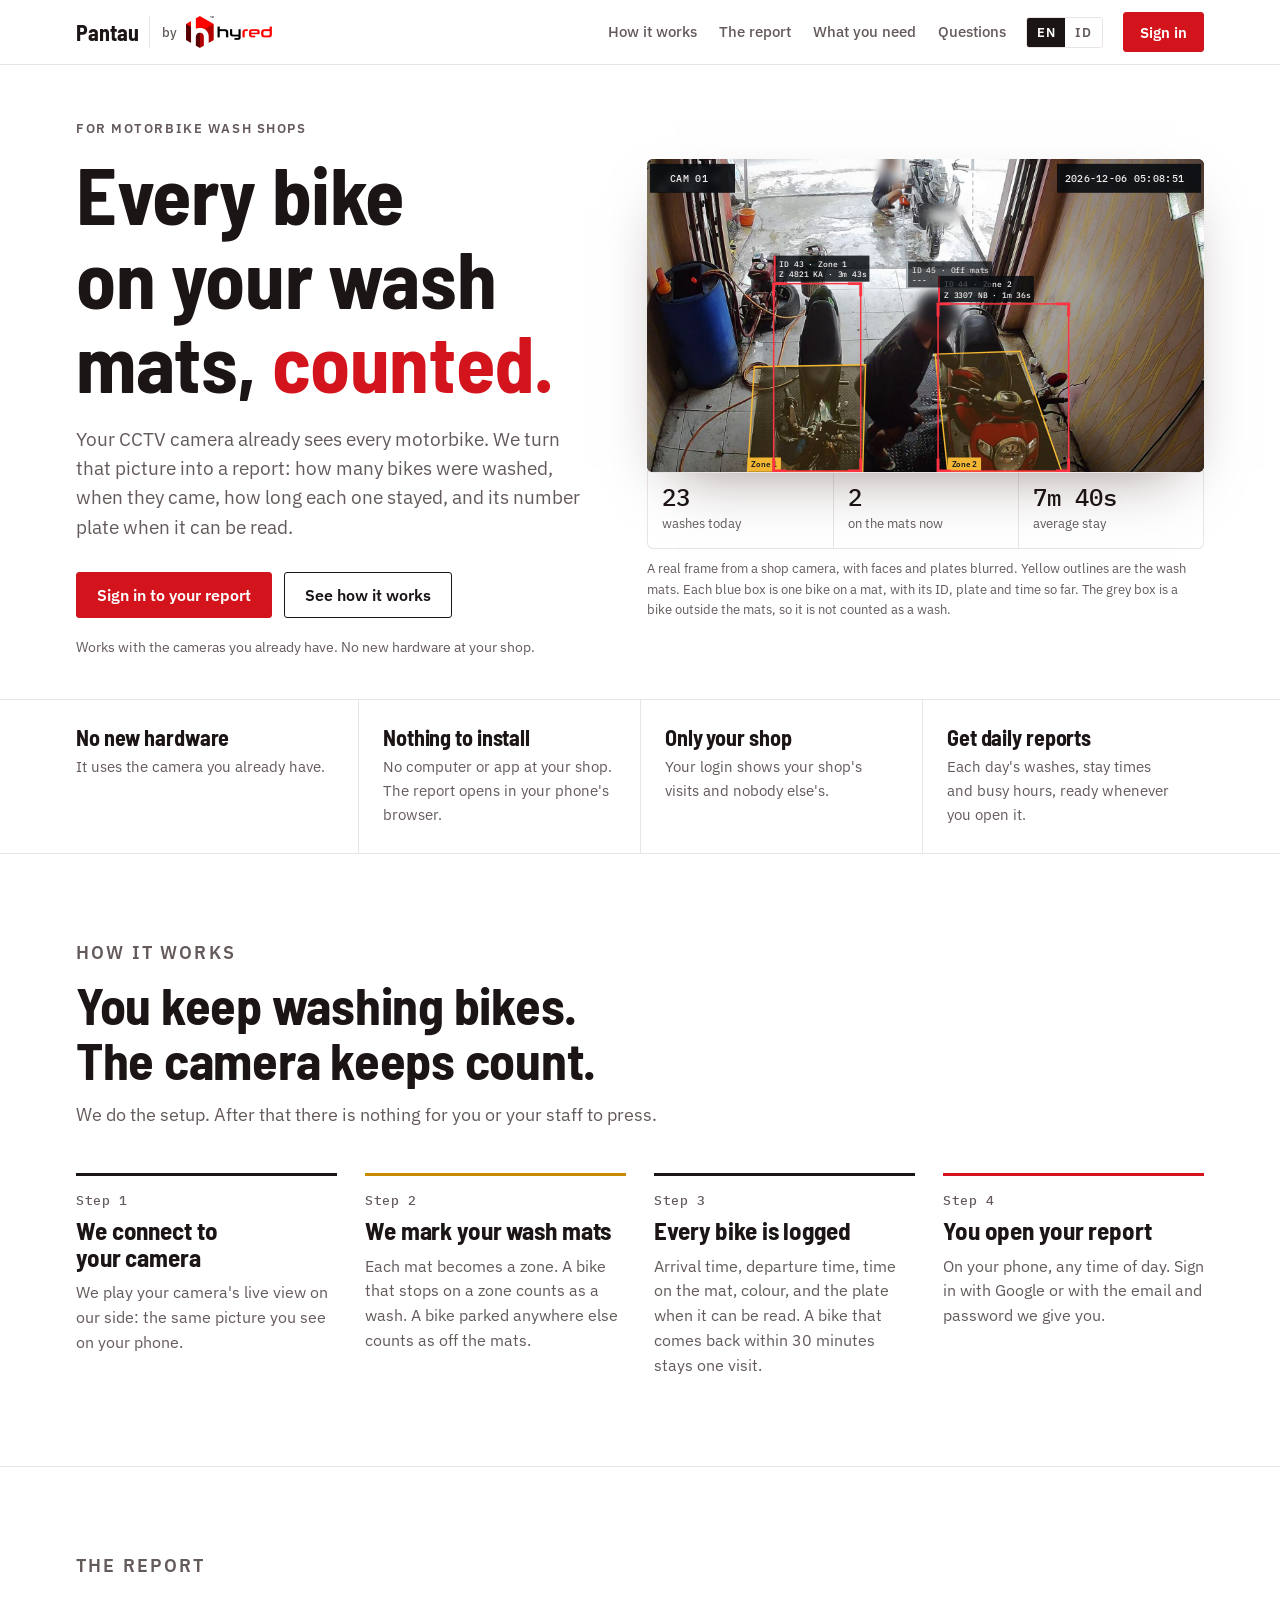
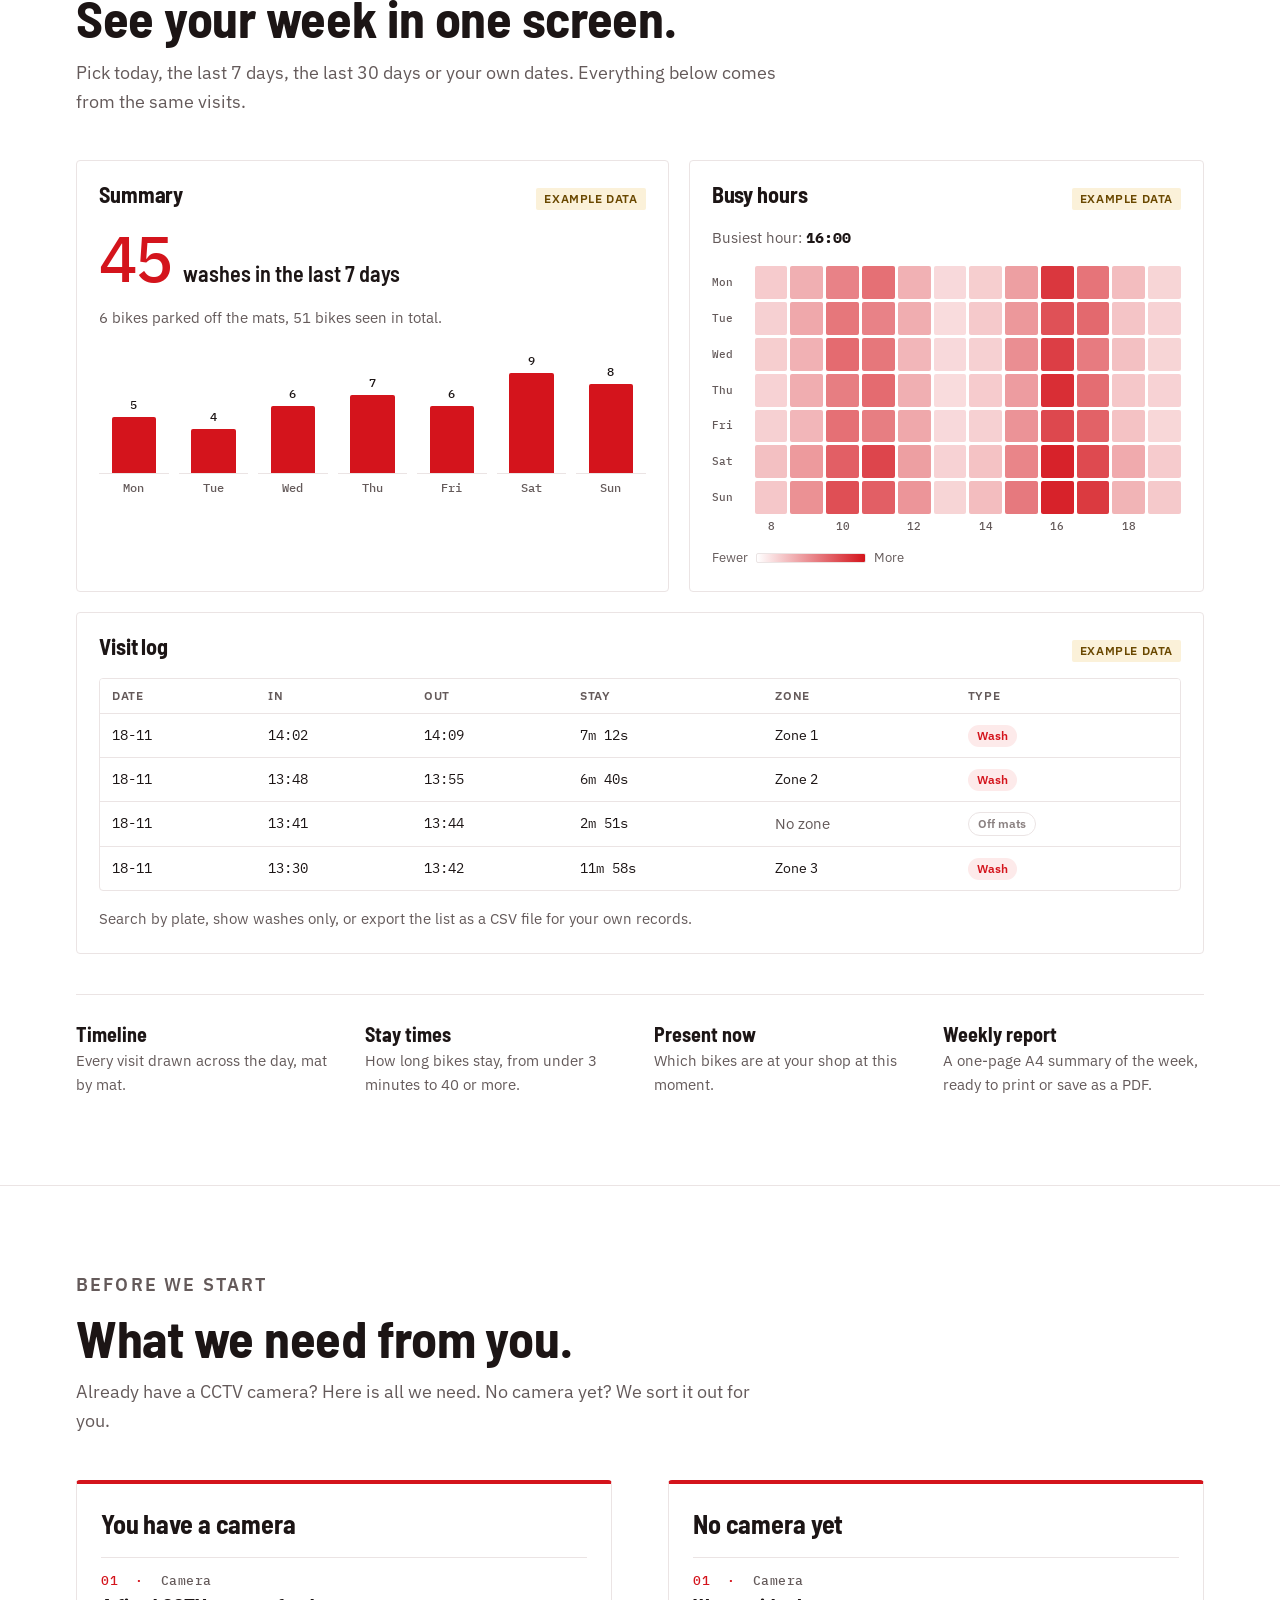
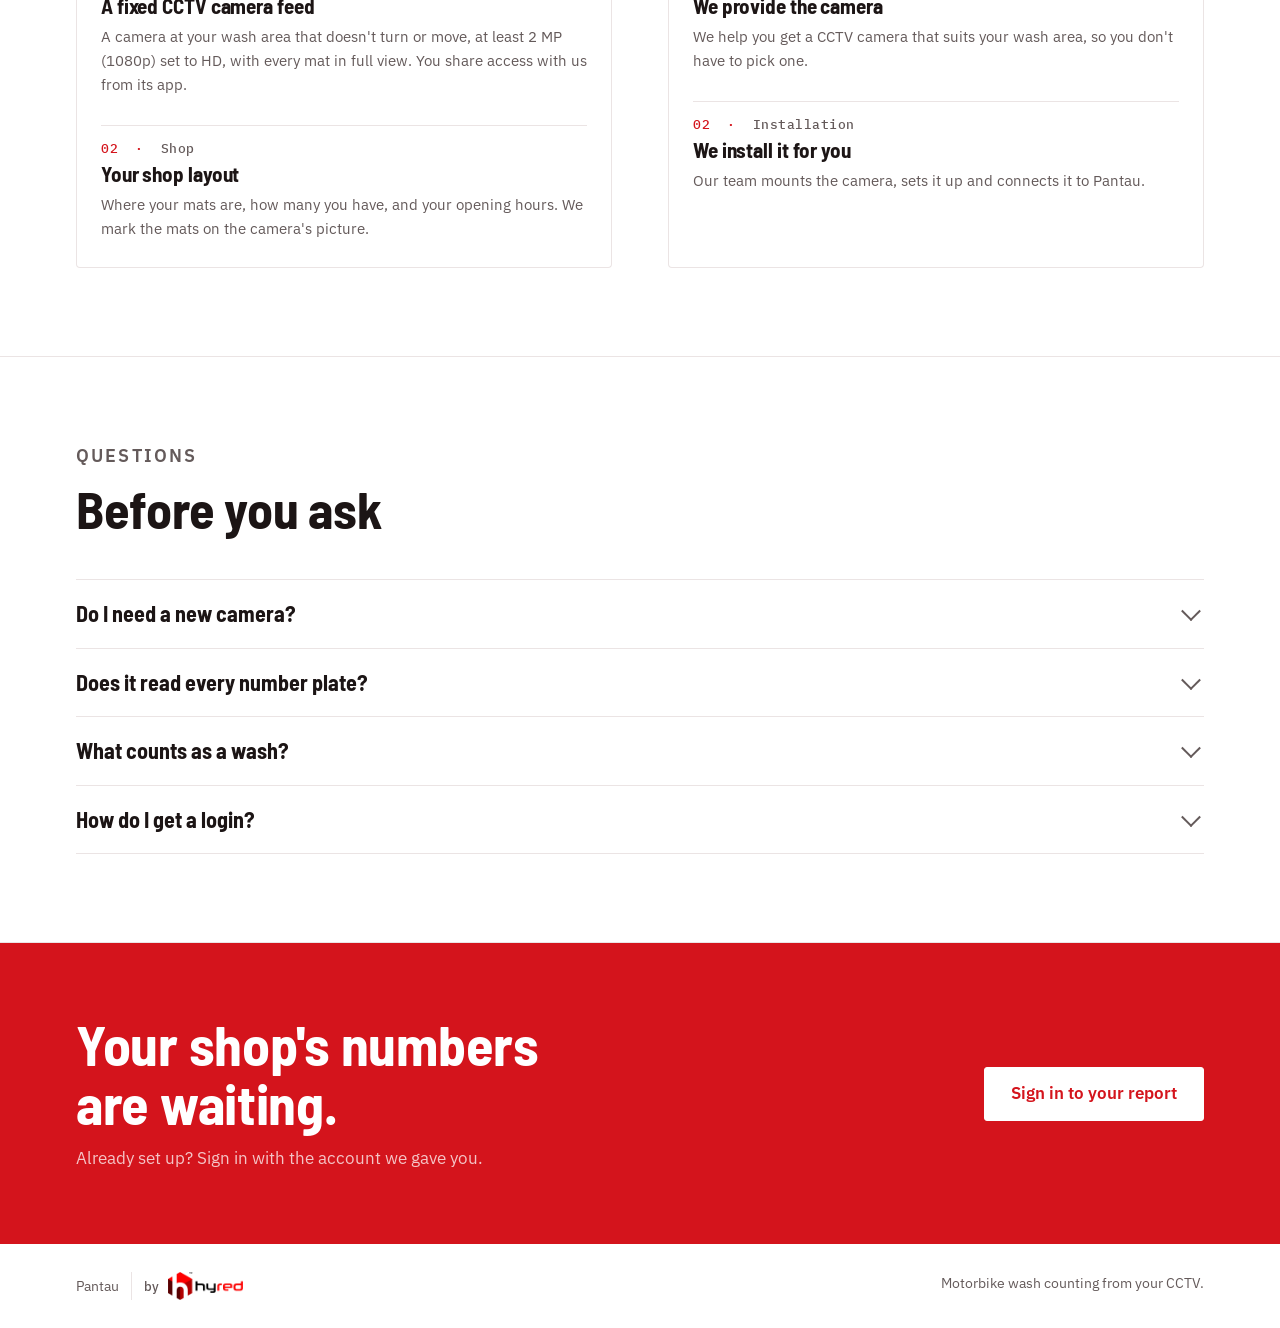
==== commit ba7f6d17: "Landing page: put the camera / no-camera groups in boxes Co-Authored-By: Claude Opus 5.5 <noreply@an" ====
--- a/landing.html
+++ b/landing.html
@@ -141,10 +141,10 @@
 @media (max-width:980px){.reqs{grid-template-columns:repeat(2,minmax(0,1fr))}}
 @media (max-width:560px){.reqs{grid-template-columns:minmax(0,1fr);gap:28px}}
 .req-groups{display:grid;grid-template-columns:repeat(2,minmax(0,1fr));gap:40px 56px}
-.req-group{display:grid;gap:20px;align-content:start;min-width:0}
-.req-gh{font-size:26px;padding-top:14px;border-top:3px solid var(--wash)}
+.req-group{display:grid;gap:20px;align-content:start;min-width:0;padding:26px 24px;background:var(--bg);border:1px solid var(--line);border-top:4px solid var(--wash);border-radius:4px}
+.req-gh{font-size:26px}
 .req-groups .reqs{grid-template-columns:minmax(0,1fr);gap:28px}
-@media (max-width:760px){.req-groups{grid-template-columns:minmax(0,1fr)}}
+@media (max-width:760px){.req-groups{grid-template-columns:minmax(0,1fr);gap:24px}.req-group{padding:22px 18px}}
 
 /* report preview */
 .report{background:var(--surface);border-block:1px solid var(--line)}
